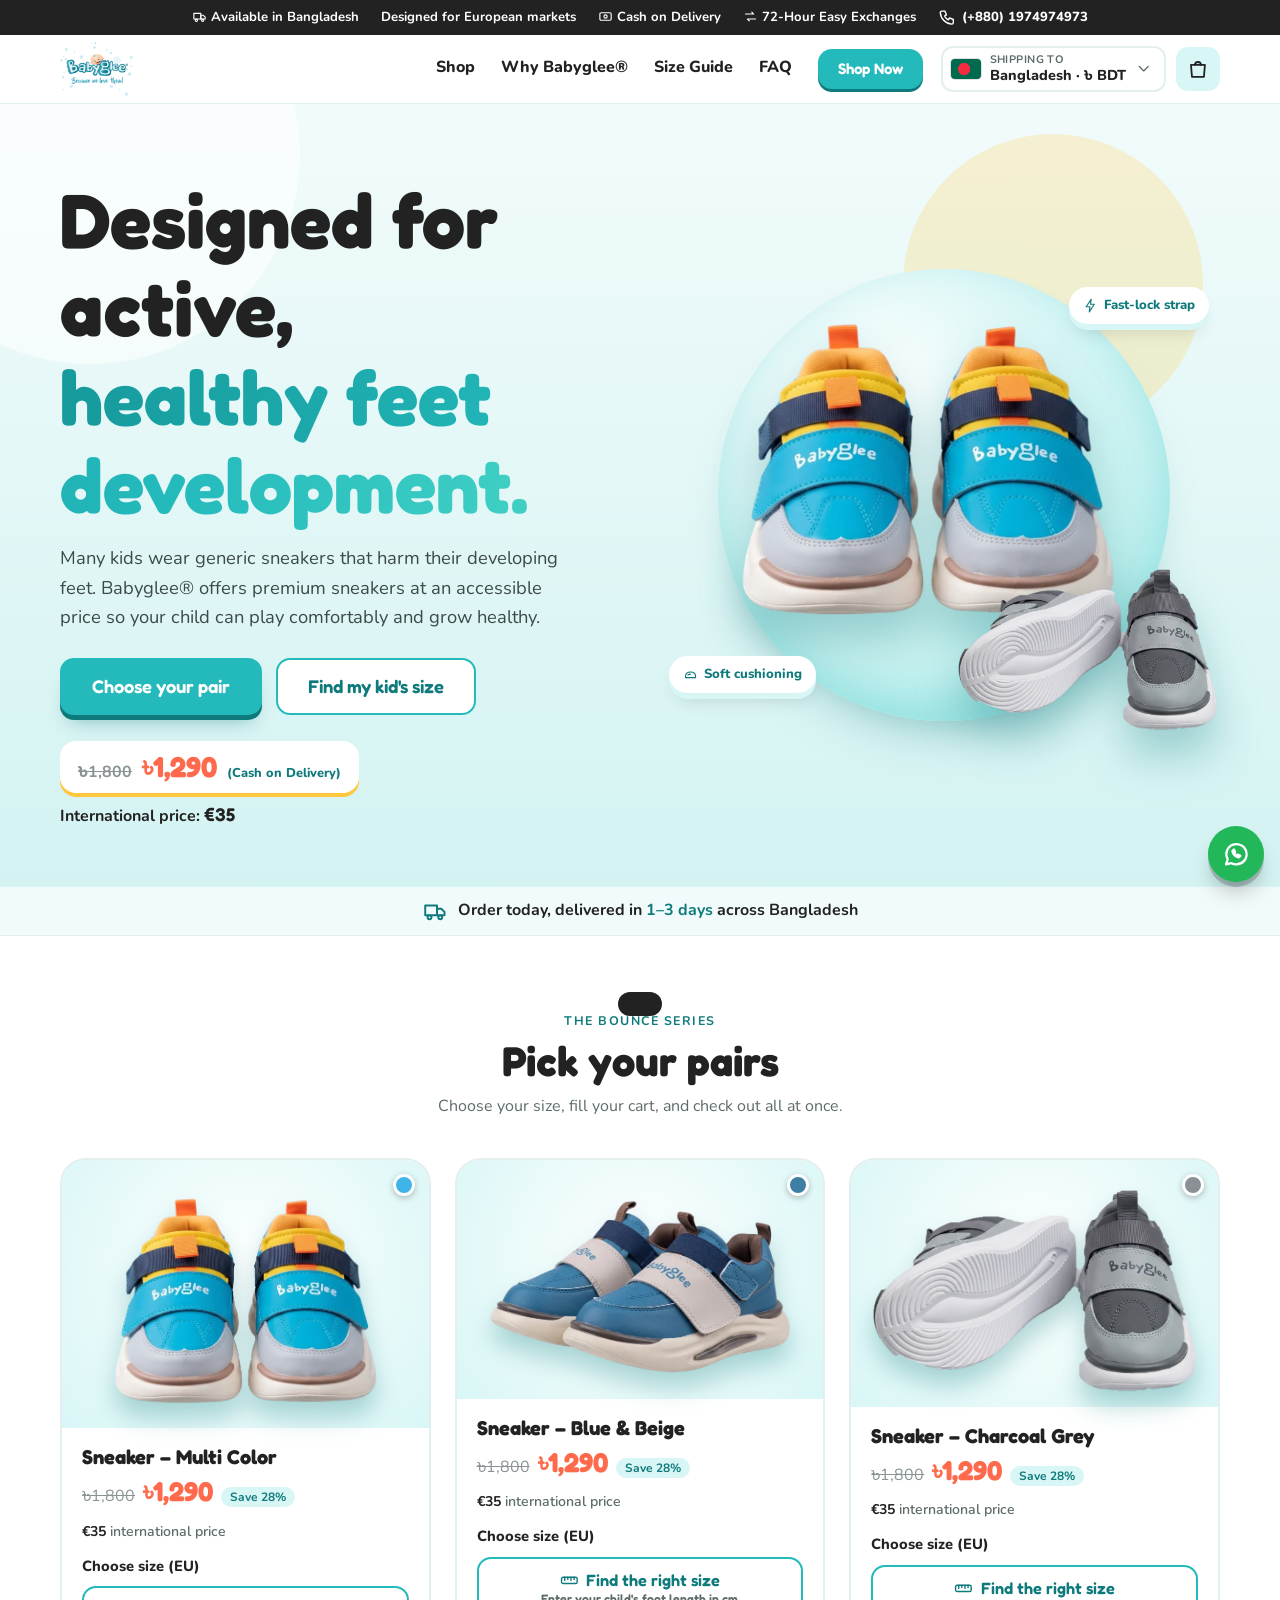
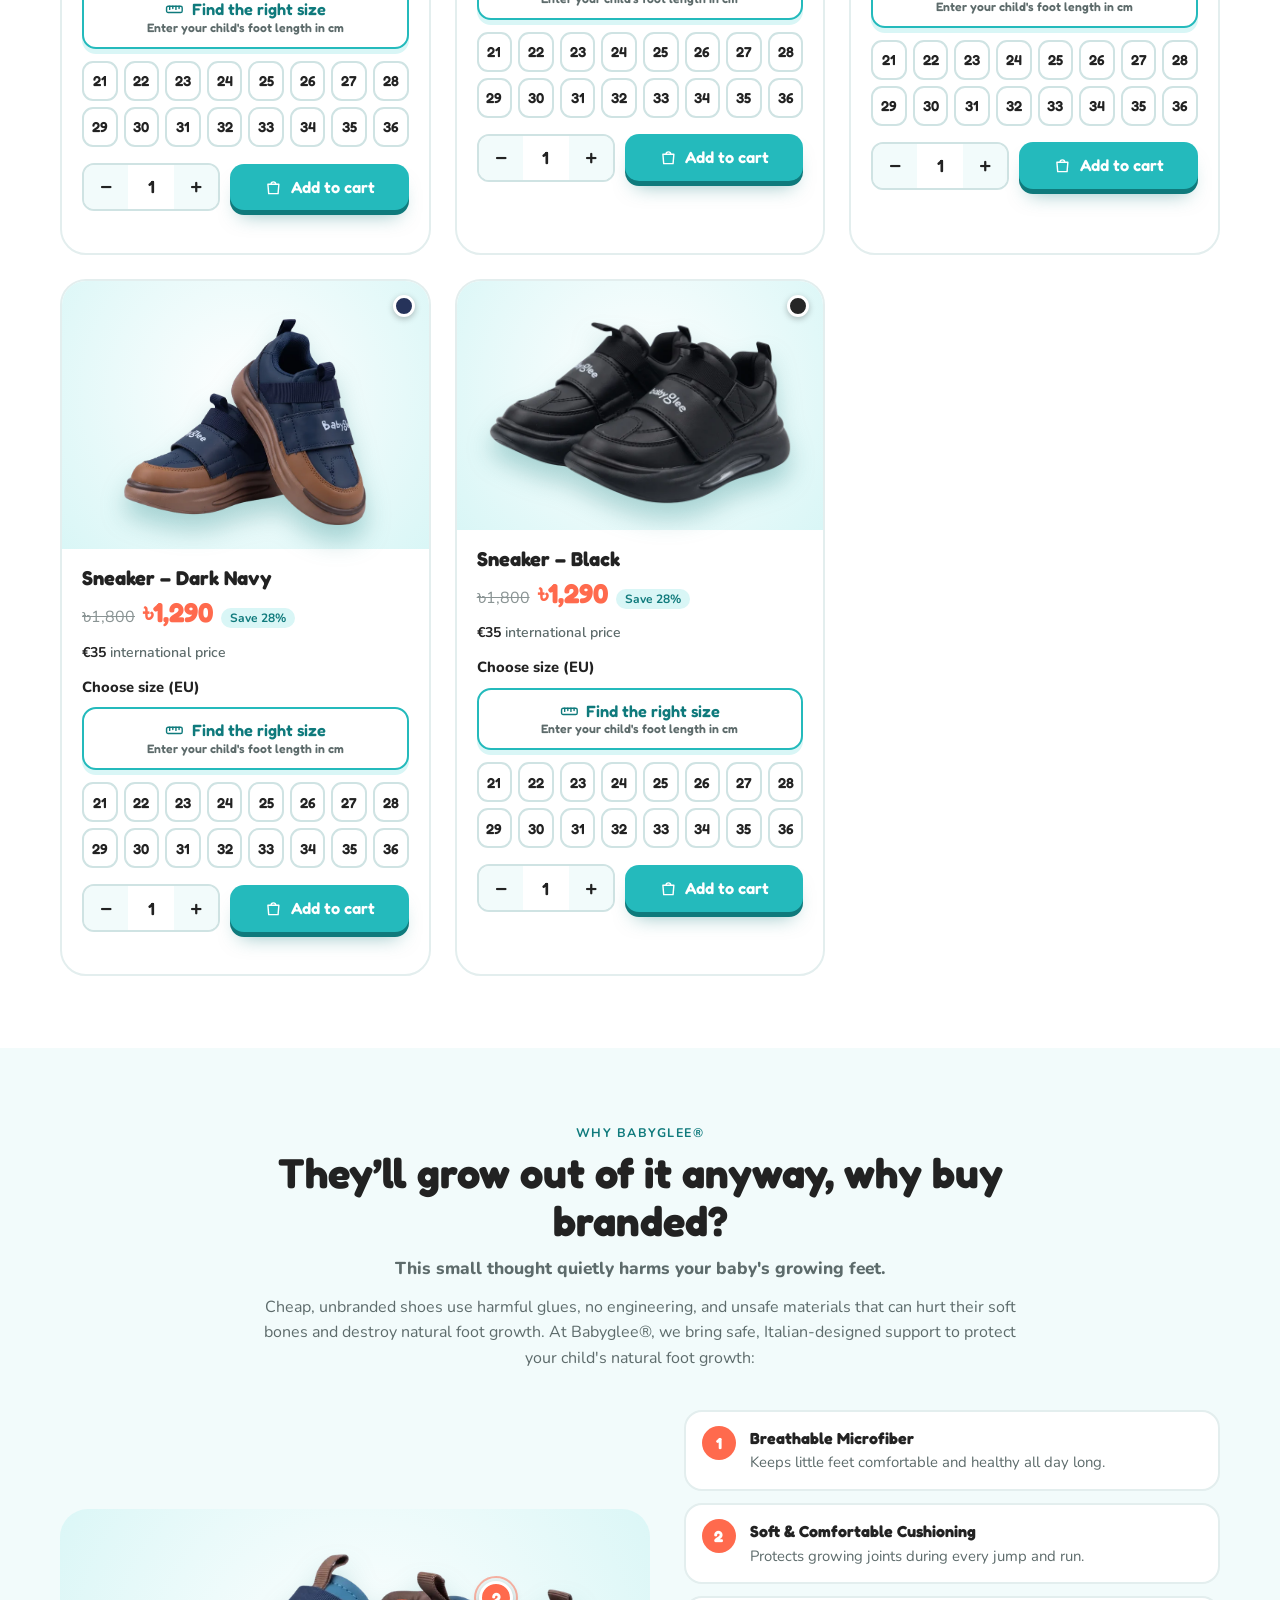
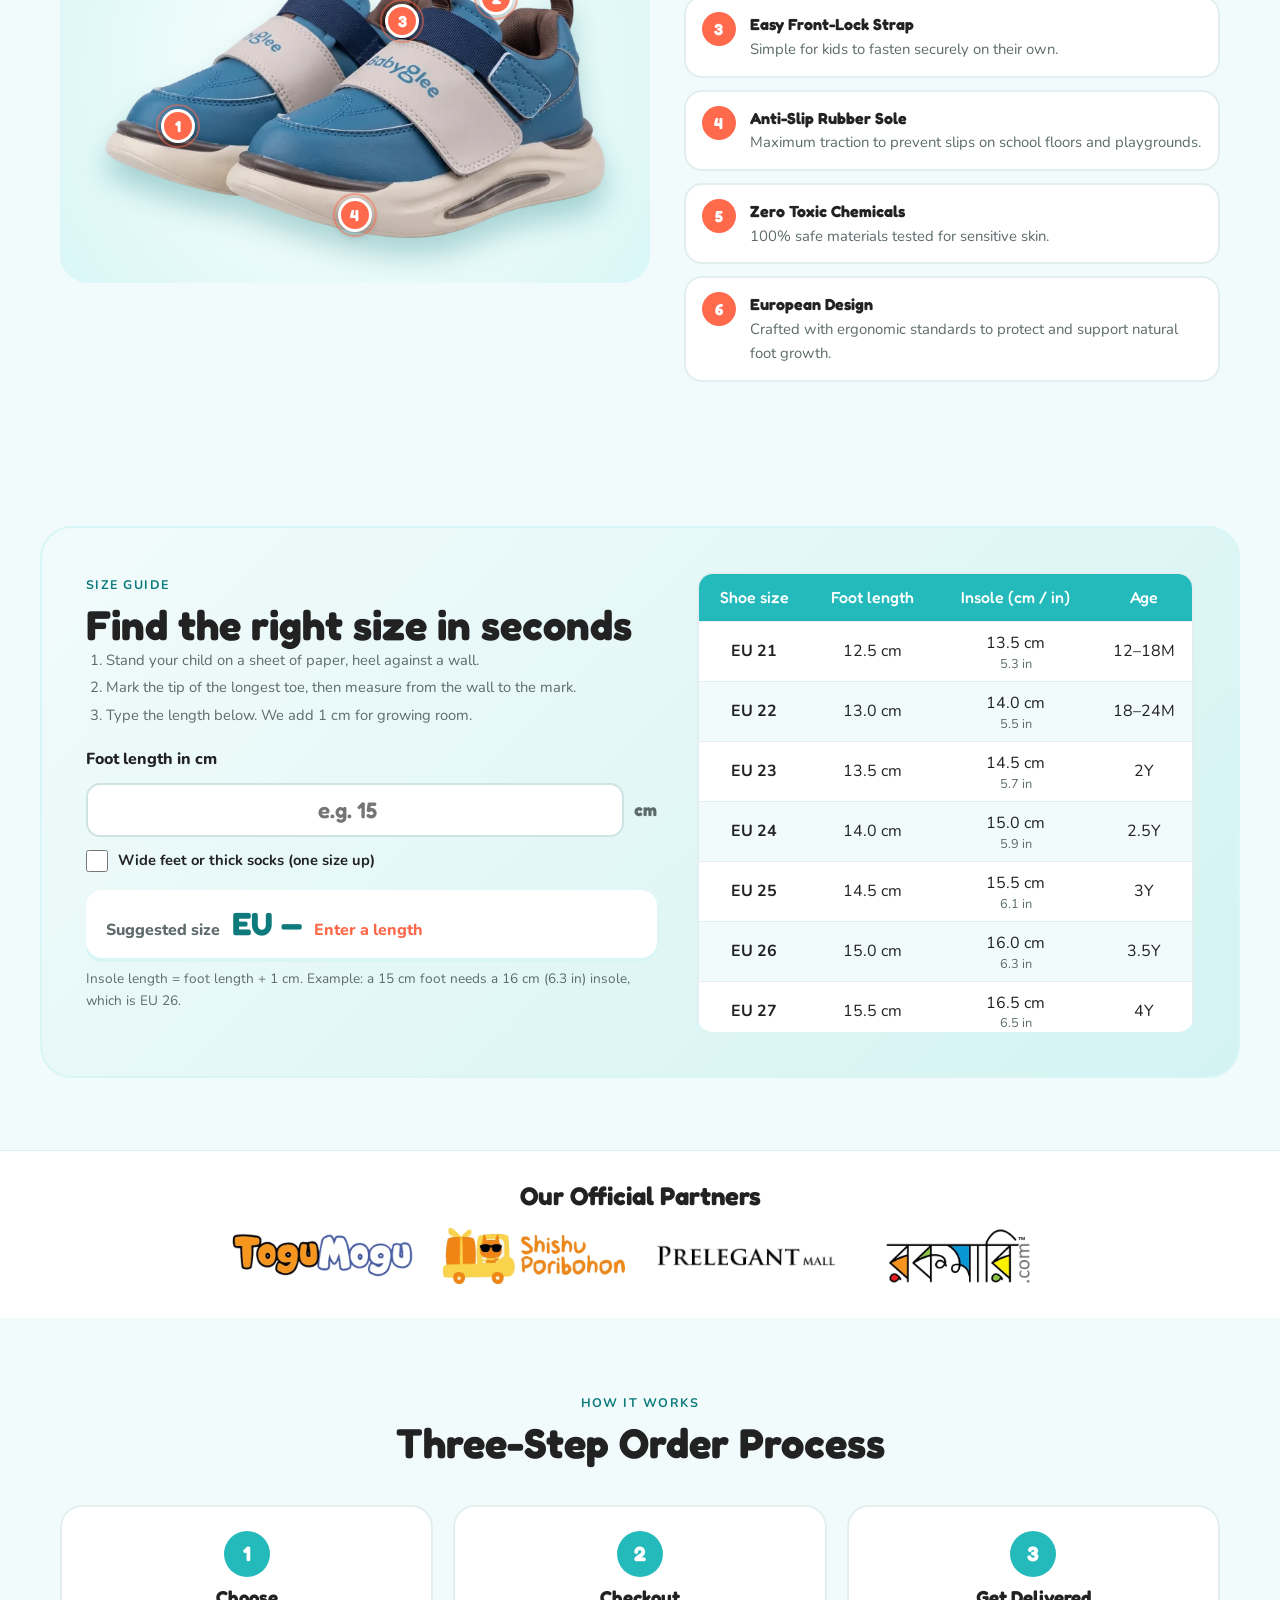
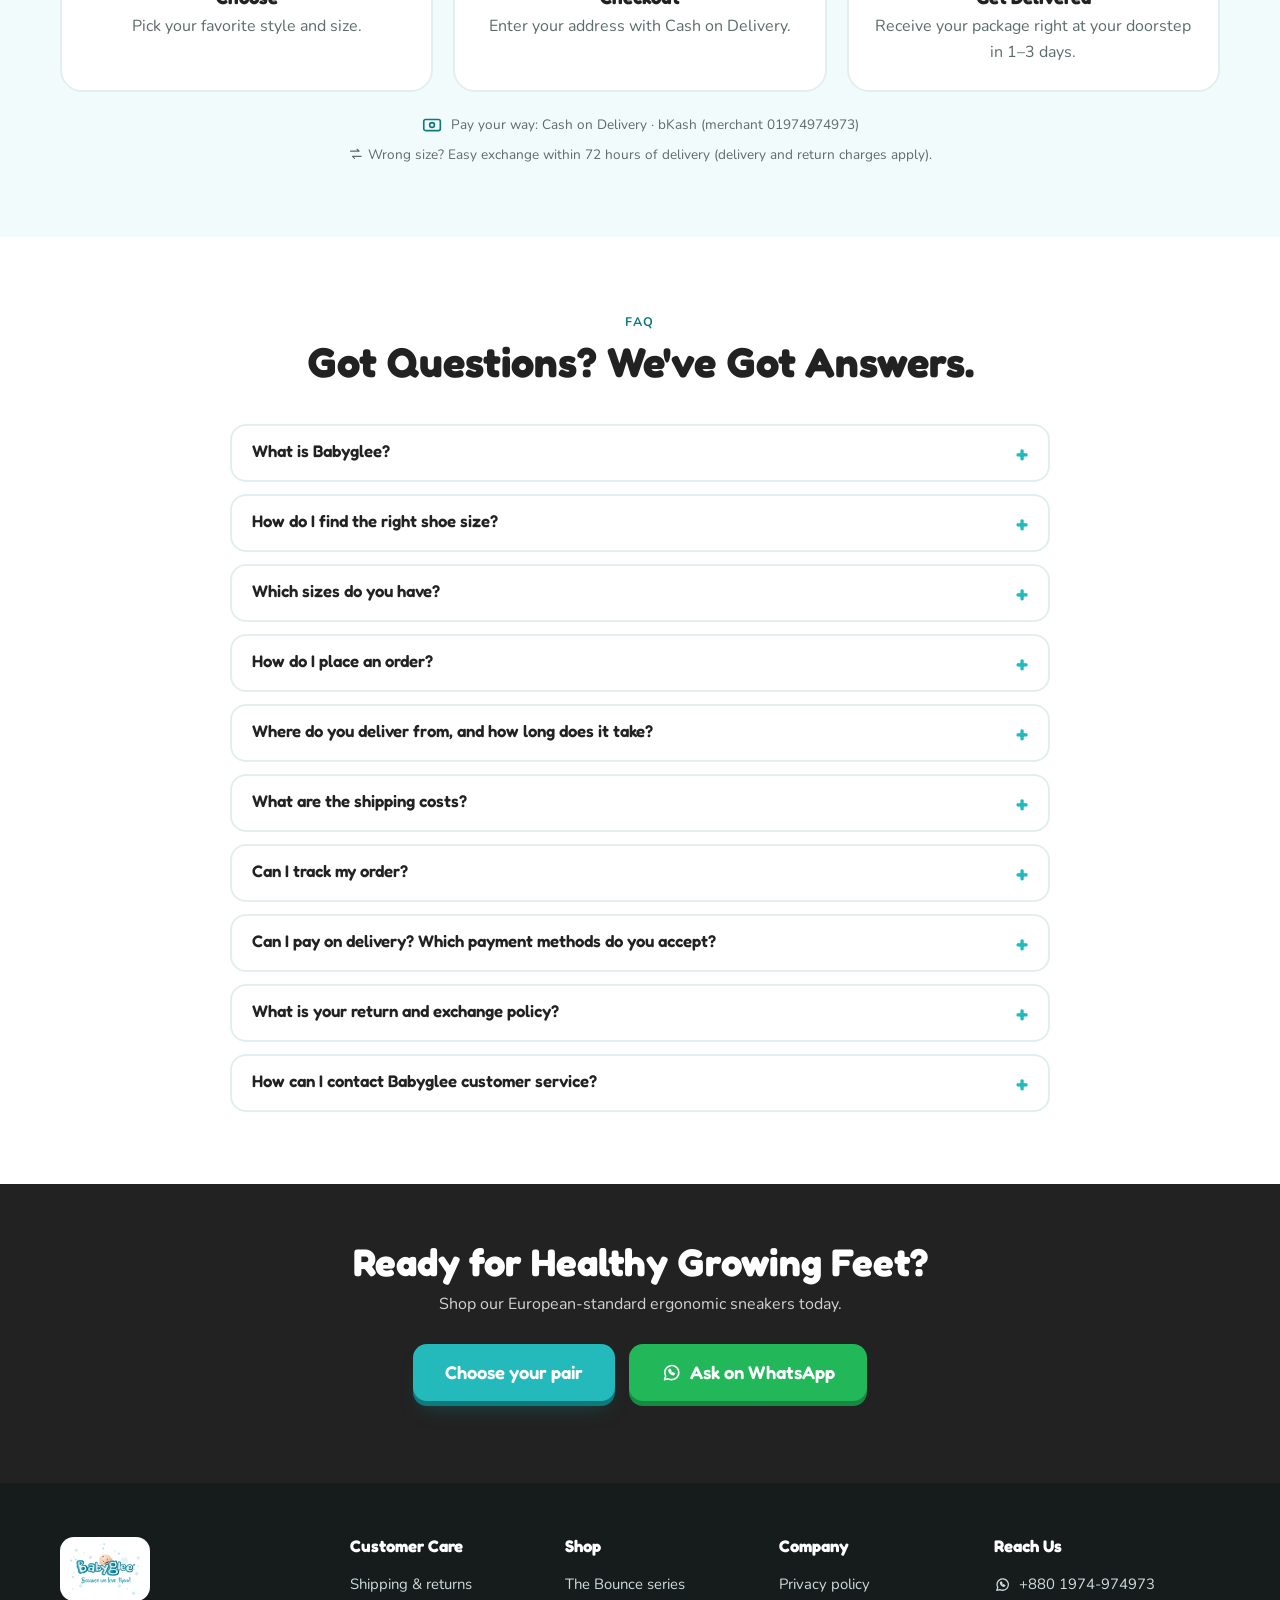
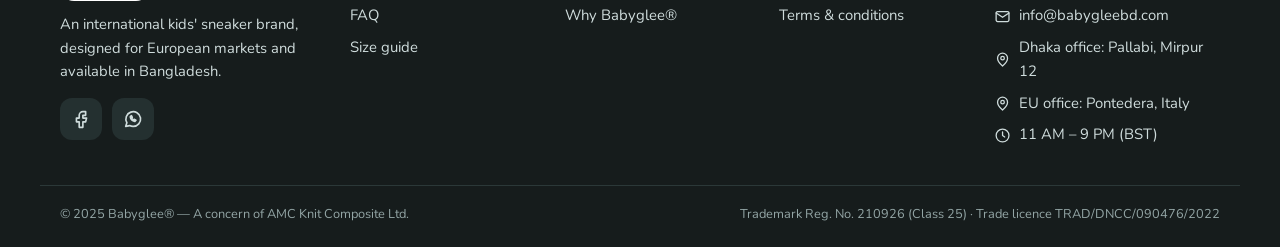
==== index.html @ a80b27dc "Delivery 1-3 days; Our Official Partners logo strip under the reviews The delivery timeframe constan" ====
<!doctype html>
<html lang="en">
<head>
<meta charset="utf-8">
<meta name="viewport" content="width=device-width, initial-scale=1">
<title>Babyglee® — International Kids' Sneakers, Available in Bangladesh</title>
<meta name="description" content="International kids' sneaker brand designed for European markets and available in Bangladesh. Five colours, EU sizes 21–36, Cash on Delivery and 72-hour easy exchange.">
<meta property="og:title" content="Babyglee® — International Kids' Sneakers, Available in Bangladesh">
<meta property="og:description" content="International kids' sneaker brand designed for European markets and available in Bangladesh. Five colours, EU sizes 21–36, Cash on Delivery and 72-hour easy exchange.">
<meta property="og:type" content="website">
<meta property="og:image" content="https://dmxasif-commits.github.io/babyglee-landing-page/img/sky-blue-yellow.webp">
<meta name="theme-color" content="#24babc">
<link rel="icon" href="data:image/svg+xml,%3Csvg xmlns='http://www.w3.org/2000/svg' viewBox='0 0 64 64'%3E%3Crect width='64' height='64' rx='16' fill='%2324babc'/%3E%3Ctext x='32' y='46' font-size='40' font-family='Arial' font-weight='700' text-anchor='middle' fill='white'%3Eb%3C/text%3E%3C/svg%3E">
<link rel="preconnect" href="https://fonts.googleapis.com">
<link rel="preconnect" href="https://fonts.gstatic.com" crossorigin>
<link href="https://fonts.googleapis.com/css2?family=Fredoka:wght@500;600;700&family=Hind+Siliguri:wght@400;500;600;700&family=Nunito:wght@400;600;700;800&display=swap" rel="stylesheet">
<link rel="stylesheet" href="assets/style.css">
<script src="assets/config.js"></script>
<script src="assets/products.js"></script>
<script src="assets/reviews.js"></script>
<script src="assets/tracking.js"></script>
<script type="application/ld+json">{"@context": "https://schema.org", "@type": "FAQPage", "mainEntity": [{"@type": "Question", "name": "What is Babyglee?", "acceptedAnswer": {"@type": "Answer", "text": "Babyglee is your destination for high-quality, comfortable and stylish shoes for children aged 1 to 10 years. We focus on durable, safe and supportive footwear for all occasions."}}, {"@type": "Question", "name": "How do I find the right shoe size?", "acceptedAnswer": {"@type": "Answer", "text": "Use our size guide: measure your child's foot, type the length in cm and we suggest the size. The insole should be your child's foot length + 1 cm (shown in cm and inches in the size table). For wide feet or thick socks, go one size up. We also confirm the size with you by call or message before shipping."}}, {"@type": "Question", "name": "Which sizes do you have?", "acceptedAnswer": {"@type": "Answer", "text": "The Bounce series comes in EU sizes 21 to 36, suitable for roughly ages 1 to 10."}}, {"@type": "Question", "name": "How do I place an order?", "acceptedAnswer": {"@type": "Answer", "text": "Choose a size for each colour you like, add them to your cart, then check out once with your delivery details. We call you to confirm your sizes and delivery before shipping."}}, {"@type": "Question", "name": "Where do you deliver from, and how long does it take?", "acceptedAnswer": {"@type": "Answer", "text": "Our head office is in Dhaka, Bangladesh, and we deliver to homes across Bangladesh, inside and outside Dhaka. Delivery takes 1\u20133 days everywhere."}}, {"@type": "Question", "name": "What are the shipping costs?", "acceptedAnswer": {"@type": "Answer", "text": "The delivery charge for inside Dhaka and outside Dhaka is shown at checkout before you confirm your order. Full details are on our Shipping & Returns page."}}, {"@type": "Question", "name": "Can I track my order?", "acceptedAnswer": {"@type": "Answer", "text": "Yes. Once your order is dispatched, the courier gives you a tracking number, and you can use it on the courier's website for live updates on your delivery."}}, {"@type": "Question", "name": "Can I pay on delivery? Which payment methods do you accept?", "acceptedAnswer": {"@type": "Answer", "text": "Cash on Delivery is available on every order: you pay in taka when your parcel arrives. You can also pay by bKash (merchant account 01974974973, Payment option). Tell our team when we call to confirm your order."}}, {"@type": "Question", "name": "What is your return and exchange policy?", "acceptedAnswer": {"@type": "Answer", "text": "You can exchange within 72 hours of receiving your shoes, for items in original condition. Delivery and return charges apply. See our Shipping & Returns page for details."}}, {"@type": "Question", "name": "How can I contact Babyglee customer service?", "acceptedAnswer": {"@type": "Answer", "text": "Reach us on WhatsApp +880 1974-974973 (11 AM \u2013 9 PM BST), on Facebook Messenger (Babyglee.Official) or by email at info@babygleebd.com. Our head office in Dhaka, Bangladesh, manages all customer enquiries."}}]}</script>
</head>
<body data-page="landing">
<svg width="0" height="0" style="position:absolute" aria-hidden="true"><symbol id="i-bag" viewBox="0 0 24 24"><path d="M5 8h14l-1 12H6z"/><path d="M9 8a3 3 0 016 0"/></symbol><symbol id="i-truck" viewBox="0 0 24 24"><path d="M3 7h11v9H3z"/><path d="M14 10h4l3 3v3h-7z"/><circle cx="7" cy="18" r="1.8"/><circle cx="17" cy="18" r="1.8"/></symbol><symbol id="i-cash" viewBox="0 0 24 24"><rect x="3" y="6" width="18" height="12" rx="2"/><circle cx="12" cy="12" r="2.6"/></symbol><symbol id="i-exchange" viewBox="0 0 24 24"><path d="M4 8h13l-3-3"/><path d="M20 16H7l3 3"/></symbol><symbol id="i-shield" viewBox="0 0 24 24"><path d="M12 3l7 3v5c0 5-3 8-7 10-4-2-7-5-7-10V6z"/><path d="M9 12l2 2 4-4"/></symbol><symbol id="i-ruler" viewBox="0 0 24 24"><rect x="3" y="8" width="18" height="8" rx="1.5"/><path d="M7 8v3M11 8v4M15 8v3M19 8v4"/></symbol><symbol id="i-phone" viewBox="0 0 24 24"><path d="M5 4h4l2 5-2.5 1.5a11 11 0 005 5L15 13l5 2v4a2 2 0 01-2 2A16 16 0 013 6a2 2 0 012-2z"/></symbol><symbol id="i-whatsapp" viewBox="0 0 24 24"><path d="M4 20l1.3-4A8 8 0 1112 20a8 8 0 01-3.7-.9z"/><path d="M9 9.5c.4 2.2 2.6 4.4 5 5l1.2-1.2-2-1-.8.8a4 4 0 01-2-2l.8-.8-1-2z"/></symbol><symbol id="i-mail" viewBox="0 0 24 24"><rect x="3" y="5" width="18" height="14" rx="2"/><path d="M3 7l9 6 9-6"/></symbol><symbol id="i-pin" viewBox="0 0 24 24"><path d="M12 21s-7-6-7-11a7 7 0 0114 0c0 5-7 11-7 11z"/><circle cx="12" cy="10" r="2.5"/></symbol><symbol id="i-layers" viewBox="0 0 24 24"><path d="M12 3l9 5-9 5-9-5z"/><path d="M3 13l9 5 9-5"/></symbol><symbol id="i-cushion" viewBox="0 0 24 24"><path d="M4 15c0-4 3-7 8-7s8 3 8 7v2H4z"/><path d="M8 12.5c1-.8 2.2-1.2 4-1.2"/></symbol><symbol id="i-expand" viewBox="0 0 24 24"><path d="M4 9V4h5M20 9V4h-5M4 15v5h5M20 15v5h-5"/></symbol><symbol id="i-bolt" viewBox="0 0 24 24"><path d="M13 2L5 14h6l-1 8 8-12h-6z"/></symbol><symbol id="i-grid" viewBox="0 0 24 24"><path d="M4 8h16M4 12h16M4 16h16"/><path d="M8 5v14M12 5v14M16 5v14"/></symbol><symbol id="i-menu" viewBox="0 0 24 24"><path d="M4 7h16M4 12h16M4 17h16"/></symbol><symbol id="i-close" viewBox="0 0 24 24"><path d="M6 6l12 12M18 6L6 18"/></symbol><symbol id="i-check" viewBox="0 0 24 24"><path d="M5 12l5 5 9-10"/></symbol><symbol id="i-facebook" viewBox="0 0 24 24"><path d="M14 8h3V4h-3a4 4 0 00-4 4v3H7v4h3v6h4v-6h3l1-4h-4V8.5z"/></symbol><symbol id="i-chev" viewBox="0 0 24 24"><path d="M6 9l6 6 6-6"/></symbol><symbol id="i-clock" viewBox="0 0 24 24"><circle cx="12" cy="12" r="9"/><path d="M12 7v5l3 2"/></symbol><symbol id="i-star" viewBox="0 0 24 24"><path d="M12 3l2.7 5.6 6.1.9-4.4 4.3 1 6.1L12 17l-5.4 2.9 1-6.1L3.2 9.5l6.1-.9z"/></symbol></svg>
<div class="topbar"><div class="wrap"><span><svg class="ic " aria-hidden="true"><use href="#i-truck"/></svg> Available in Bangladesh</span><span>Designed for European markets</span><span><svg class="ic " aria-hidden="true"><use href="#i-cash"/></svg> Cash on Delivery</span><span><svg class="ic " aria-hidden="true"><use href="#i-exchange"/></svg> 72-Hour Easy Exchanges</span><a class="tb-tel" href="tel:+8801974974973"><svg class="ic " aria-hidden="true"><use href="#i-phone"/></svg> (+880) 1974974973</a></div></div>
<header class="hdr"><div class="wrap hdr-in">
  <a class="brand" href="index.html" aria-label="Babyglee home"><img src="img/logo.webp" alt="Babyglee — Because we love them!" width="117" height="87"></a>
  <nav class="nav" id="nav" aria-label="Main"><a href="#shop">Shop</a><a href="#why">Why Babyglee®</a><a href="#size">Size Guide</a><a href="#reviews" id="navReviews" hidden>Reviews</a><a href="#faq">FAQ</a><a class="btn sm nav-cta" href="#shop">Shop Now</a></nav>
  <div class="ship" id="ship">
    <button class="ship-btn" id="shipBtn" aria-expanded="false" aria-controls="shipMenu"><span class="flag-bd" role="img" aria-label="Bangladesh flag"></span><span class="ship-t"><small>Shipping to</small>Bangladesh<span class="cur"> · ৳ BDT</span></span><svg class="ic chev" aria-hidden="true"><use href="#i-chev"/></svg></button>
    <div class="ship-menu" id="shipMenu" hidden>
      <p class="sm-h">Shipping destination</p>
      <div class="sm-opt on"><span class="flag-bd" role="img" aria-label="Bangladesh flag"></span><b>Bangladesh</b><svg class="ic " aria-hidden="true"><use href="#i-check"/></svg></div>
      <p class="sm-n">Prices are in Bangladeshi taka (৳ BDT). The international price in euro is shown for reference.</p>
      <ul class="sm-l"><li><svg class="ic " aria-hidden="true"><use href="#i-truck"/></svg> Home delivery</li><li><svg class="ic " aria-hidden="true"><use href="#i-cash"/></svg> Cash on Delivery</li><li><svg class="ic " aria-hidden="true"><use href="#i-exchange"/></svg> 72-hour easy exchange</li></ul>
    </div>
  </div>
  <a class="cart-btn" href="checkout.html" aria-label="Cart and checkout"><svg class="ic " aria-hidden="true"><use href="#i-bag"/></svg><i class="js-cart-count">0</i></a>
  <button class="burger" id="burger" aria-label="Open menu" aria-expanded="false"><svg class="ic " aria-hidden="true"><use href="#i-menu"/></svg></button>
</div></header>
<main>
<section class="hero" id="top">
  <div class="blob b1"></div><div class="blob b2"></div>
  <div class="wrap hero-in">
    <div class="hero-copy">
      <h1>Designed for active,<br><span class="grad">healthy feet development.</span></h1>
      <p class="lead">Many kids wear generic sneakers that harm their developing feet. Babyglee® offers premium sneakers at an accessible price so your child can play comfortably and grow healthy.</p>
      <div class="cta"><a class="btn lg" href="#shop">Choose your pair</a><button class="btn lg ghost" type="button" data-open-size>Find my kid's size</button></div>
      <div class="price-tag"><s>৳1,800</s><b>৳1,290</b><span>(Cash on Delivery)</span></div>
      <p class="usd-note">International price: <b>€35</b></p>
    </div>
    <div class="stage" id="stage">
      <div class="disc"></div>
      <img class="shoe s-main" data-depth="46" src="img/sky-blue-yellow.webp" alt="Babyglee Bounce sneakers in sky blue and yellow" fetchpriority="high">
      <img class="shoe s-side" data-depth="80" src="img/grey.webp" alt="Babyglee Bounce sneakers in grey" loading="lazy">
      <div class="chip c1"><svg class="ic " aria-hidden="true"><use href="#i-bolt"/></svg> Fast-lock strap</div>
      <div class="chip c2"><svg class="ic " aria-hidden="true"><use href="#i-cushion"/></svg> Soft cushioning</div>
    </div>
  </div>
</section>
<section class="trust"><div class="trust-dlv"><div class="wrap"><svg class="ic " aria-hidden="true"><use href="#i-truck"/></svg><p>Order today, delivered in <b>1–3 days</b> across Bangladesh</p></div></div></section>
<section class="sec" id="shop"><div class="wrap">
  <div class="sec-head"><span class="eyebrow">The Bounce series</span><h2>Pick your pairs</h2><p>Choose your size, fill your cart, and check out all at once.</p></div>
  <div class="pgrid" id="grid" data-list="landing"><p class="empty-note">Loading the collection…</p></div>
  <noscript><p class="empty-note">Please turn on JavaScript to choose your pairs, or order on WhatsApp.</p></noscript>
</div></section>
<section class="sec alt" id="why"><div class="wrap">
  <div class="sec-head why-head"><span class="eyebrow">Why Babyglee®</span><h2>They’ll grow out of it anyway, why buy branded?</h2>
    <p class="why-sub"><b>This small thought quietly harms your baby's growing feet.</b></p>
    <p>Cheap, unbranded shoes use harmful glues, no engineering, and unsafe materials that can hurt their soft bones and destroy natural foot growth. At Babyglee®, we bring safe, Italian-designed support to protect your child's natural foot growth:</p></div>
  <div class="anat">
    <div class="anat-img"><img src="img/blue-beige.webp" alt="Babyglee Bounce sneaker in blue and beige" loading="lazy"><button class="hs" style="left:20%;top:58%" data-i="0" aria-label="Breathable Microfiber">1</button><button class="hs" style="left:74%;top:24%" data-i="1" aria-label="Soft and Comfortable Cushioning">2</button><button class="hs" style="left:58%;top:30%" data-i="2" aria-label="Easy Front-Lock Strap">3</button><button class="hs" style="left:50%;top:82%" data-i="3" aria-label="Anti-Slip Rubber Sole">4</button></div>
    <ol class="anat-list"><li data-i="0"><span class="n">1</span><div><b>Breathable Microfiber</b><p>Keeps little feet comfortable and healthy all day long.</p></div></li><li data-i="1"><span class="n">2</span><div><b>Soft &amp; Comfortable Cushioning</b><p>Protects growing joints during every jump and run.</p></div></li><li data-i="2"><span class="n">3</span><div><b>Easy Front-Lock Strap</b><p>Simple for kids to fasten securely on their own.</p></div></li><li data-i="3"><span class="n">4</span><div><b>Anti-Slip Rubber Sole</b><p>Maximum traction to prevent slips on school floors and playgrounds.</p></div></li><li data-i="4"><span class="n">5</span><div><b>Zero Toxic Chemicals</b><p>100% safe materials tested for sensitive skin.</p></div></li><li data-i="5"><span class="n">6</span><div><b>European Design</b><p>Crafted with ergonomic standards to protect and support natural foot growth.</p></div></li></ol>
  </div>
</div></section>
<section class="sec alt" id="size"><div class="wrap size-box">
  <div>
    <span class="eyebrow">Size Guide</span><h2>Find the right size in seconds</h2>
    <ol class="mstep"><li>Stand your child on a sheet of paper, heel against a wall.</li><li>Mark the tip of the longest toe, then measure from the wall to the mark.</li><li>Type the length below. We add 1 cm for growing room.</li></ol>
      <label class="sl" for="fsCm">Foot length in cm</label>
      <div class="cm-row"><input type="number" id="fsCm" inputmode="decimal" min="8" max="25" step="0.1" placeholder="e.g. 15" autocomplete="off"><span>cm</span></div>
      <label class="wide"><input type="checkbox" id="fsWide"> Wide feet or thick socks (one size up)</label>
      <div class="size-res" id="fsRes"><span>Suggested size</span><b id="fsOut">EU —</b><em id="fsAge">Enter a length</em></div>
      <p class="fine" id="fsNote">Insole length = foot length + 1 cm. Example: a 15 cm foot needs a 16 cm (6.3 in) insole, which is EU 26.</p>
      
  </div>
  <div class="size-tbl"><div class="tbl-wrap"><table class="tbl"><thead><tr><th>Shoe size</th><th>Foot length</th><th>Insole (cm / in)</th><th>Age</th></tr></thead><tbody><tr data-eu="21"><td><b>EU 21</b></td><td>12.5 cm</td><td>13.5 cm<small>5.3 in</small></td><td>12–18M</td></tr><tr data-eu="22"><td><b>EU 22</b></td><td>13.0 cm</td><td>14.0 cm<small>5.5 in</small></td><td>18–24M</td></tr><tr data-eu="23"><td><b>EU 23</b></td><td>13.5 cm</td><td>14.5 cm<small>5.7 in</small></td><td>2Y</td></tr><tr data-eu="24"><td><b>EU 24</b></td><td>14.0 cm</td><td>15.0 cm<small>5.9 in</small></td><td>2.5Y</td></tr><tr data-eu="25"><td><b>EU 25</b></td><td>14.5 cm</td><td>15.5 cm<small>6.1 in</small></td><td>3Y</td></tr><tr data-eu="26"><td><b>EU 26</b></td><td>15.0 cm</td><td>16.0 cm<small>6.3 in</small></td><td>3.5Y</td></tr><tr data-eu="27"><td><b>EU 27</b></td><td>15.5 cm</td><td>16.5 cm<small>6.5 in</small></td><td>4Y</td></tr><tr data-eu="28"><td><b>EU 28</b></td><td>16.0 cm</td><td>17.0 cm<small>6.7 in</small></td><td>4.5Y</td></tr><tr data-eu="29"><td><b>EU 29</b></td><td>16.5 cm</td><td>17.5 cm<small>6.9 in</small></td><td>5Y</td></tr><tr data-eu="30"><td><b>EU 30</b></td><td>17.0 cm</td><td>18.0 cm<small>7.1 in</small></td><td>5.5Y</td></tr><tr data-eu="31"><td><b>EU 31</b></td><td>17.6 cm</td><td>18.6 cm<small>7.3 in</small></td><td>6Y</td></tr><tr data-eu="32"><td><b>EU 32</b></td><td>18.2 cm</td><td>19.2 cm<small>7.6 in</small></td><td>6.5Y</td></tr><tr data-eu="33"><td><b>EU 33</b></td><td>18.7 cm</td><td>19.7 cm<small>7.8 in</small></td><td>7Y</td></tr><tr data-eu="34"><td><b>EU 34</b></td><td>19.4 cm</td><td>20.4 cm<small>8.0 in</small></td><td>8Y</td></tr><tr data-eu="35"><td><b>EU 35</b></td><td>20.2 cm</td><td>21.2 cm<small>8.3 in</small></td><td>9Y</td></tr><tr data-eu="36"><td><b>EU 36</b></td><td>21.0 cm</td><td>22.0 cm<small>8.7 in</small></td><td>10–12Y</td></tr></tbody></table></div><p class="fine">Pick the size whose insole (shown in cm and inches) is your child's foot length + 1 cm. For wide feet or thick socks, go one size up. Our team also confirms the size with you by call or message before shipping.</p></div>
</div></section>
<section class="sec" id="reviews" hidden><div class="wrap">
  <div class="sec-head"><span class="eyebrow">Reviews</span><h2>What parents say</h2><p id="rvSum"></p></div>
  <div class="rv-track" id="rvTrack"></div>
</div></section>
<section class="partners" id="partners" aria-labelledby="ptTitle"><div class="wrap"><h2 id="ptTitle">Our Official Partners</h2><ul class="plogos"><li><img src="img/partners/togumogu.webp" alt="ToguMogu" loading="lazy" draggable="false"></li><li><img src="img/partners/shishu-poribohon.webp" alt="Shishu Poribohon" loading="lazy" draggable="false"></li><li><img src="img/partners/prelegant-mall.webp" alt="Prelegant Mall" loading="lazy" draggable="false"></li><li><img src="img/partners/rokomari.webp" alt="Rokomari" loading="lazy" draggable="false"></li></ul></div></section>
<section class="sec alt" id="how"><div class="wrap">
  <div class="sec-head"><span class="eyebrow">How it works</span><h2>Three-Step Order Process</h2></div>
  <div class="steps3"><div class="st3 tilt"><span class="n">1</span><h3>Choose</h3><p>Pick your favorite style and size.</p></div><div class="st3 tilt"><span class="n">2</span><h3>Checkout</h3><p>Enter your address with Cash on Delivery.</p></div><div class="st3 tilt"><span class="n">3</span><h3>Get Delivered</h3><p>Receive your package right at your doorstep in 1–3 days.</p></div></div>
  <p class="center fine pay-line"><svg class="ic " aria-hidden="true"><use href="#i-cash"/></svg> Pay your way: Cash on Delivery · bKash (merchant 01974974973)</p>
  <p class="center fine"><svg class="ic " aria-hidden="true"><use href="#i-exchange"/></svg> Wrong size? Easy exchange within 72 hours of delivery (delivery and return charges apply).</p>
</div></section>
<section class="sec" id="faq"><div class="wrap narrow"><div class="sec-head"><span class="eyebrow">FAQ</span><h2>Got Questions? We've Got Answers.</h2></div><div class="faq"><details><summary>What is Babyglee?</summary><p>Babyglee is your destination for high-quality, comfortable and stylish shoes for children aged 1 to 10 years. We focus on durable, safe and supportive footwear for all occasions.</p></details><details><summary>How do I find the right shoe size?</summary><p>Use our size guide: measure your child's foot, type the length in cm and we suggest the size. The insole should be your child's foot length + 1 cm (shown in cm and inches in the size table). For wide feet or thick socks, go one size up. We also confirm the size with you by call or message before shipping.</p></details><details><summary>Which sizes do you have?</summary><p>The Bounce series comes in EU sizes 21 to 36, suitable for roughly ages 1 to 10.</p></details><details><summary>How do I place an order?</summary><p>Choose a size for each colour you like, add them to your cart, then check out once with your delivery details. We call you to confirm your sizes and delivery before shipping.</p></details><details><summary>Where do you deliver from, and how long does it take?</summary><p>Our head office is in Dhaka, Bangladesh, and we deliver to homes across Bangladesh, inside and outside Dhaka. Delivery takes 1–3 days everywhere.</p></details><details><summary>What are the shipping costs?</summary><p>The delivery charge for inside Dhaka and outside Dhaka is shown at checkout before you confirm your order. Full details are on our Shipping &amp; Returns page.</p></details><details><summary>Can I track my order?</summary><p>Yes. Once your order is dispatched, the courier gives you a tracking number, and you can use it on the courier's website for live updates on your delivery.</p></details><details><summary>Can I pay on delivery? Which payment methods do you accept?</summary><p>Cash on Delivery is available on every order: you pay in taka when your parcel arrives. You can also pay by bKash (merchant account 01974974973, Payment option). Tell our team when we call to confirm your order.</p></details><details><summary>What is your return and exchange policy?</summary><p>You can exchange within 72 hours of receiving your shoes, for items in original condition. Delivery and return charges apply. See our Shipping &amp; Returns page for details.</p></details><details><summary>How can I contact Babyglee customer service?</summary><p>Reach us on WhatsApp +880 1974-974973 (11 AM – 9 PM BST), on Facebook Messenger (Babyglee.Official) or by email at info@babygleebd.com. Our head office in Dhaka, Bangladesh, manages all customer enquiries.</p></details></div></div></section>
<section class="cta-band"><div class="wrap"><h2>Ready for Healthy Growing Feet?</h2><p>Shop our European-standard ergonomic sneakers today.</p>
  <div class="cta center"><a class="btn lg" href="#shop">Choose your pair</a><a class="btn lg wa" href="https://wa.me/8801974974973" target="_blank" rel="noopener"><svg class="ic " aria-hidden="true"><use href="#i-whatsapp"/></svg> Ask on WhatsApp</a></div></div></section>
</main>
<footer class="ftr">
  <div class="wrap ftr-grid">
    <div class="ftr-brand">
      <img src="img/logo.webp" alt="Babyglee" width="117" height="87">
      <p>An international kids' sneaker brand, designed for European markets and available in Bangladesh.</p>
      <div class="soc"><a href="https://facebook.com/Babyglee.Official" target="_blank" rel="noopener" aria-label="Babyglee on Facebook"><svg class="ic " aria-hidden="true"><use href="#i-facebook"/></svg></a>
      <a href="https://wa.me/8801974974973" target="_blank" rel="noopener" aria-label="WhatsApp"><svg class="ic " aria-hidden="true"><use href="#i-whatsapp"/></svg></a></div>
    </div>
    <div><h4>Customer Care</h4><a href="shipping-returns.html">Shipping &amp; returns</a><a href="index.html#faq">FAQ</a><a href="index.html#size">Size guide</a></div>
    <div><h4>Shop</h4><a href="index.html#shop">The Bounce series</a><a href="index.html#why">Why Babyglee®</a></div>
    <div><h4>Company</h4><a href="privacy.html">Privacy policy</a><a href="terms.html">Terms &amp; conditions</a></div>
    <div class="ftr-contact"><h4>Reach Us</h4>
      <a href="https://wa.me/8801974974973"><svg class="ic " aria-hidden="true"><use href="#i-whatsapp"/></svg> +880 1974-974973</a>
      <a href="mailto:info@babygleebd.com"><svg class="ic " aria-hidden="true"><use href="#i-mail"/></svg> info@babygleebd.com</a>
      <span class="ln"><svg class="ic " aria-hidden="true"><use href="#i-pin"/></svg> Dhaka office: Pallabi, Mirpur 12</span>
      <span class="ln"><svg class="ic " aria-hidden="true"><use href="#i-pin"/></svg> EU office: Pontedera, Italy</span>
      <span class="ln"><svg class="ic " aria-hidden="true"><use href="#i-clock"/></svg> 11 AM – 9 PM (BST)</span></div>
  </div>
  <div class="wrap ftr-bottom"><span>© 2025 Babyglee® — A concern of AMC Knit Composite Ltd.</span><span>Trademark Reg. No. 210926 (Class 25) · Trade licence TRAD/DNCC/090476/2022</span></div>
</footer>
<a class="fab fab-wa" id="waFab" href="https://wa.me/8801974974973" target="_blank" rel="noopener" aria-label="Chat with us on WhatsApp"><svg class="ic " aria-hidden="true"><use href="#i-whatsapp"/></svg></a>
<div class="cartbar" id="cartBar" hidden><a class="btn" id="cbGo" href="checkout.html">Checkout</a></div>
<button class="fab fab-cart" id="cartFab" type="button" aria-label="View cart" hidden><svg class="ic " aria-hidden="true"><use href="#i-bag"/></svg><i class="js-cart-count">0</i></button>
<div class="sheet-wrap" id="sizeModal" hidden>
  <div class="sheet-scrim" data-close></div>
  <section class="sheet" role="dialog" aria-modal="true" aria-labelledby="szTitle">
    <header><h3 id="szTitle">Find the right size</h3><button class="icon-btn" type="button" data-close aria-label="Close size guide"><svg class="ic " aria-hidden="true"><use href="#i-close"/></svg></button></header>
    <div class="sheet-body">
      <h4 class="sheet-h first">How to measure</h4>
      <ol class="mstep"><li>Stand your child on a sheet of paper, heel against a wall.</li><li>Mark the tip of the longest toe, then measure from the wall to the mark.</li><li>Type the length below. We add 1 cm for growing room.</li></ol>
      <label class="sl" for="szCm">Foot length in cm</label>
      <div class="cm-row"><input type="number" id="szCm" inputmode="decimal" min="8" max="25" step="0.1" placeholder="e.g. 15" autocomplete="off"><span>cm</span></div>
      <label class="wide"><input type="checkbox" id="szWide"> Wide feet or thick socks (one size up)</label>
      <div class="size-res" id="szRes"><span>Suggested size</span><b id="szOut">EU —</b><em id="szAge">Enter a length</em></div>
      <p class="fine" id="szNote">Insole length = foot length + 1 cm. Example: a 15 cm foot needs a 16 cm (6.3 in) insole, which is EU 26.</p>
      <button class="btn block" type="button" id="szUse" hidden>Select this size</button>
      <h4 class="sheet-h">All sizes</h4>
      <div class="tbl-wrap"><table class="tbl"><thead><tr><th>Shoe size</th><th>Foot length</th><th>Insole (cm / in)</th><th>Age</th></tr></thead><tbody><tr data-eu="21"><td><b>EU 21</b></td><td>12.5 cm</td><td>13.5 cm<small>5.3 in</small></td><td>12–18M</td></tr><tr data-eu="22"><td><b>EU 22</b></td><td>13.0 cm</td><td>14.0 cm<small>5.5 in</small></td><td>18–24M</td></tr><tr data-eu="23"><td><b>EU 23</b></td><td>13.5 cm</td><td>14.5 cm<small>5.7 in</small></td><td>2Y</td></tr><tr data-eu="24"><td><b>EU 24</b></td><td>14.0 cm</td><td>15.0 cm<small>5.9 in</small></td><td>2.5Y</td></tr><tr data-eu="25"><td><b>EU 25</b></td><td>14.5 cm</td><td>15.5 cm<small>6.1 in</small></td><td>3Y</td></tr><tr data-eu="26"><td><b>EU 26</b></td><td>15.0 cm</td><td>16.0 cm<small>6.3 in</small></td><td>3.5Y</td></tr><tr data-eu="27"><td><b>EU 27</b></td><td>15.5 cm</td><td>16.5 cm<small>6.5 in</small></td><td>4Y</td></tr><tr data-eu="28"><td><b>EU 28</b></td><td>16.0 cm</td><td>17.0 cm<small>6.7 in</small></td><td>4.5Y</td></tr><tr data-eu="29"><td><b>EU 29</b></td><td>16.5 cm</td><td>17.5 cm<small>6.9 in</small></td><td>5Y</td></tr><tr data-eu="30"><td><b>EU 30</b></td><td>17.0 cm</td><td>18.0 cm<small>7.1 in</small></td><td>5.5Y</td></tr><tr data-eu="31"><td><b>EU 31</b></td><td>17.6 cm</td><td>18.6 cm<small>7.3 in</small></td><td>6Y</td></tr><tr data-eu="32"><td><b>EU 32</b></td><td>18.2 cm</td><td>19.2 cm<small>7.6 in</small></td><td>6.5Y</td></tr><tr data-eu="33"><td><b>EU 33</b></td><td>18.7 cm</td><td>19.7 cm<small>7.8 in</small></td><td>7Y</td></tr><tr data-eu="34"><td><b>EU 34</b></td><td>19.4 cm</td><td>20.4 cm<small>8.0 in</small></td><td>8Y</td></tr><tr data-eu="35"><td><b>EU 35</b></td><td>20.2 cm</td><td>21.2 cm<small>8.3 in</small></td><td>9Y</td></tr><tr data-eu="36"><td><b>EU 36</b></td><td>21.0 cm</td><td>22.0 cm<small>8.7 in</small></td><td>10–12Y</td></tr></tbody></table></div><p class="fine">Pick the size whose insole (shown in cm and inches) is your child's foot length + 1 cm. For wide feet or thick socks, go one size up. Our team also confirms the size with you by call or message before shipping.</p>
    </div>
  </section>
</div>
<div class="sheet-wrap" id="cartSheet" hidden>
  <div class="sheet-scrim" data-close></div>
  <section class="sheet cart-sheet" role="dialog" aria-modal="true" aria-labelledby="csTitle">
    <header><h3 id="csTitle">Your cart</h3><button class="icon-btn" type="button" data-close aria-label="Close cart"><svg class="ic " aria-hidden="true"><use href="#i-close"/></svg></button></header>
    <div class="sheet-body"><div id="csLines"></div>
      <div class="cs-empty" id="csEmpty" hidden><p>Your cart is empty.</p><button class="btn" type="button" data-close>Choose your pair</button></div></div>
    <div class="cs-foot" id="csFoot"><div class="cs-tot"><span id="csCount">0 pairs</span><b id="csTotal">৳0</b></div><a class="btn block" id="csGo" href="checkout.html">Checkout</a><small>Delivery charge is added at checkout. Pay on delivery.</small></div>
  </section>
</div>
<div class="sheet-wrap" id="addedPop" hidden>
  <div class="sheet-scrim" data-close></div>
  <section class="sheet added-pop" role="dialog" aria-modal="true" aria-labelledby="apTitle">
    <header><h3 id="apTitle"><svg class="ic " aria-hidden="true"><use href="#i-check"/></svg> Added to your cart</h3><button class="icon-btn" type="button" data-close aria-label="Close"><svg class="ic " aria-hidden="true"><use href="#i-close"/></svg></button></header>
    <div class="sheet-body">
      <div class="ap-item"><img id="apImg" src="img/logo.webp" alt="" width="84" height="72"><div><b id="apName"></b><span id="apMeta"></span></div></div>
      <div class="ap-sum"><span id="apCount"></span><b id="apTotal"></b></div>
      <div class="ap-btns"><button class="btn ghost" type="button" data-close>Continue shopping</button><a class="btn" id="apGo" href="checkout.html">Checkout</a></div>
      <small class="ap-note">Delivery charge is added at checkout. 1–3 days delivery. Pay on delivery.</small>
    </div>
  </section>
</div>
<div class="sheet-wrap" id="shotBox" hidden>
  <div class="sheet-scrim" data-close></div>
  <section class="sheet shot" role="dialog" aria-modal="true" aria-label="Customer review">
    <header><h3>Customer review</h3><button class="icon-btn" type="button" data-close aria-label="Close"><svg class="ic " aria-hidden="true"><use href="#i-close"/></svg></button></header>
    <div class="sheet-body"><img id="shotImg" src="img/logo.webp" alt="Customer review screenshot"></div>
  </section>
</div>
<div class="toast" id="toast" role="status"></div>
<script src="assets/main.js"></script>
</body>
</html>
---- assets/style.css ----
/* Babyglee — kids' sneakers. Theme: teal #24babc, white, ink #222. Mobile-first. */
:root{
  --teal:#24babc; --teal-d:#169a9c; --teal-dd:#0f7a7c; --teal-l:#d9f6f6; --teal-xl:#f2fbfb;
  --ink:#222; --mut:#5d6b6b; --line:#e3eeee; --white:#fff;
  --coral:#ff6a4d; --sun:#ffc83d; --wa:#22b85a; --wa-d:#168a41;
  --r:20px; --sh:0 14px 34px -16px rgba(15,122,124,.45);
}
*{box-sizing:border-box;margin:0;padding:0}
html{scroll-behavior:smooth;-webkit-text-size-adjust:100%}
body{font-family:'Nunito','Hind Siliguri',system-ui,sans-serif;color:var(--ink);background:#fff;line-height:1.6;overflow-x:hidden;font-size:16px}
h1,h2,h3,h4,.btn,.price b{font-family:'Fredoka','Hind Siliguri',sans-serif;line-height:1.15}
[hidden]{display:none!important}
img{max-width:100%;display:block}
a{color:inherit;text-decoration:none}
button{font:inherit;cursor:pointer;border:0;background:none;color:inherit}
.wrap{width:100%;max-width:1200px;margin:0 auto;padding:0 20px}
.narrow{max-width:860px}.narrow-lg{max-width:1060px}
.center{text-align:center}
.ic{width:1.15em;height:1.15em;stroke:currentColor;fill:none;stroke-width:1.8;stroke-linecap:round;stroke-linejoin:round;flex:none;vertical-align:-.2em}
.grad{background:linear-gradient(90deg,var(--teal-d),var(--teal) 60%,#3fcfc4);-webkit-background-clip:text;background-clip:text;color:transparent}
.fine{font-size:.85rem;color:var(--mut)}
.eyebrow{display:inline-block;font:700 .78rem 'Nunito';letter-spacing:.12em;text-transform:uppercase;color:var(--teal-dd);margin-bottom:8px}
.bn{font-weight:600}

/* top bar + header */
.topbar{background:var(--ink);color:#fff;font-size:.82rem;font-weight:700;padding:7px 0;text-align:center;overflow:hidden}
.topbar .wrap{display:flex;gap:6px 22px;justify-content:center;flex-wrap:wrap}.topbar span{white-space:nowrap}
.hdr{position:sticky;top:0;z-index:50;background:rgba(255,255,255,.92);backdrop-filter:blur(12px);border-bottom:1px solid var(--line)}
.hdr-in{display:flex;align-items:center;justify-content:space-between;height:68px}
.brand img{height:54px;width:auto}
.nav{display:flex;align-items:center;gap:26px;font-weight:800;margin-left:auto}
.nav a:not(.btn){padding:6px 0;border-bottom:3px solid transparent}
.nav a.on,.nav a:not(.btn):hover{border-color:var(--teal)}
.burger{display:none;width:44px;height:44px;border-radius:12px;background:var(--teal-l);place-items:center;font-size:1.3rem}

/* ship-to selector */
.ship{position:relative;margin-left:18px}
.ship-btn{display:flex;align-items:center;gap:9px;padding:6px 12px 6px 8px;border:2px solid var(--line);border-radius:12px;background:#fff;text-align:left;line-height:1.15;font-weight:800;font-size:.9rem;transition:border-color .15s}
.ship-btn:hover,.ship-btn[aria-expanded=true]{border-color:var(--teal)}
.ship-t small{display:block;font-size:.68rem;font-weight:700;color:var(--mut);letter-spacing:.04em;text-transform:uppercase}
.cc-code{display:inline-grid;place-items:center;min-width:30px;height:24px;border-radius:7px;background:linear-gradient(135deg,#0a8f5a,#0e6b46);color:#fff;font:700 .72rem 'Fredoka';letter-spacing:.06em;padding:0 5px}
.chev{font-size:.95rem;color:var(--mut);transition:transform .2s}.ship-btn[aria-expanded=true] .chev{transform:rotate(180deg)}
.ship-menu{position:absolute;right:0;top:calc(100% + 10px);width:310px;background:#fff;border:2px solid var(--teal-l);border-radius:18px;box-shadow:var(--sh);padding:16px;z-index:90}
.ship-menu[hidden]{display:none}
.sm-h{font:700 .75rem 'Nunito';letter-spacing:.1em;text-transform:uppercase;color:var(--mut);margin-bottom:8px}
.sm-opt{display:flex;align-items:center;gap:10px;border:2px solid var(--teal);background:var(--teal-xl);border-radius:12px;padding:10px 12px}.sm-opt b{flex:1}.sm-opt .ic{color:var(--teal)}
.sm-n{font-size:.85rem;color:var(--mut);margin:12px 0}
.sm-l{list-style:none;display:grid;gap:6px;font-weight:700;font-size:.88rem;border-top:1px dashed var(--line);padding-top:12px}.sm-l .ic{color:var(--teal)}
.country{display:flex;align-items:center;gap:10px;border:2px solid #cfe3e3;border-radius:12px;padding:6px 10px;background:var(--teal-xl)}
.country input{border:0!important;background:transparent!important;padding:7px 4px!important;font-weight:800;box-shadow:none!important;cursor:default}
.pl{margin-top:14px;font:700 .78rem 'Nunito';letter-spacing:.08em;text-transform:uppercase;color:var(--teal-dd)}.pl+.price-tag{margin-top:6px}
.bd-note{margin-top:6px}
.intl{background:linear-gradient(180deg,#fff,var(--teal-xl))}
/* buttons */
.btn{display:inline-flex;align-items:center;justify-content:center;gap:8px;padding:13px 26px;border-radius:14px;background:var(--teal);color:#fff;font-weight:600;font-size:1.02rem;box-shadow:0 5px 0 var(--teal-dd),0 14px 20px -10px rgba(15,122,124,.5);transition:transform .12s,box-shadow .12s;text-align:center;border:2px solid transparent;cursor:pointer}
.btn:hover{transform:translateY(-2px);box-shadow:0 7px 0 var(--teal-dd),0 18px 24px -10px rgba(15,122,124,.5)}
.btn:active{transform:translateY(4px);box-shadow:0 1px 0 var(--teal-dd)}
.btn.sm{padding:9px 18px;font-size:.95rem;box-shadow:0 3px 0 var(--teal-dd)}
.btn.lg{padding:16px 30px;font-size:1.15rem}
.btn.ghost{background:#fff;color:var(--teal-dd);border-color:var(--teal);box-shadow:0 5px 0 var(--teal-l)}
.btn.ghost.light{background:transparent;color:#fff;border-color:#fff;box-shadow:0 5px 0 rgba(255,255,255,.2)}
.btn.wa{background:var(--wa);box-shadow:0 5px 0 var(--wa-d)}
.btn.block{display:flex;width:100%}
.cta{display:flex;gap:14px;flex-wrap:wrap;margin:26px 0}.cta.center{justify-content:center}

/* hero */
.hero{position:relative;overflow:hidden;background:linear-gradient(180deg,var(--teal-xl),#d3f3f2)}
.blob{position:absolute;border-radius:50%;pointer-events:none}
.b1{width:420px;height:420px;background:#fff;opacity:.6;top:-160px;left:-120px}
.b2{width:300px;height:300px;background:var(--sun);opacity:.22;right:6%;top:30px}
.hero-in{display:grid;grid-template-columns:1.05fr 1fr;gap:30px;align-items:center;padding-top:56px;padding-bottom:56px;position:relative}
.pill{display:inline-block;background:#fff;color:var(--teal-dd);font-weight:800;padding:6px 14px;border-radius:99px;font-size:.84rem;box-shadow:0 3px 0 var(--teal-l)}
.hero h1{font-size:clamp(2.6rem,6.4vw,4.8rem);margin:16px 0 14px;font-weight:700}
.lead{font-size:1.15rem;color:#3d4a4a;max-width:520px}
.price-tag{display:inline-flex;align-items:baseline;gap:10px;background:#fff;padding:8px 18px;border-radius:16px;box-shadow:0 4px 0 var(--sun)}
.price-tag s{color:#8a9494;font-weight:700}.price-tag b{font:700 1.8rem 'Fredoka';color:var(--coral)}.price-tag span{font-size:.8rem;font-weight:800;color:var(--teal-dd)}
.price-tag.lg b{font-size:2.3rem}

.usd-line{margin-top:6px;font:700 .88rem 'Nunito';color:var(--ink)}.usd-line span{color:var(--mut);font-weight:600}
.usd-note{margin-top:10px;font-weight:700;color:var(--ink)}.usd-note b{font:600 1.15rem 'Fredoka'}.usd-note span{display:block;font-size:.82rem;font-weight:600;color:var(--mut)}
/* 3D stage (pointer tilt via JS sets --rx/--ry) */
.stage{position:relative;aspect-ratio:1/.9;perspective:1000px;display:grid;place-items:center}
.stage .disc{position:absolute;width:82%;aspect-ratio:1;border-radius:50%;background:radial-gradient(circle at 35% 30%,#fff,#bff0ef 70%);box-shadow:inset 0 -18px 40px rgba(36,186,188,.25),0 30px 50px -30px rgba(15,122,124,.5)}
.stage .shoe{position:absolute;transform-style:preserve-3d;transition:transform .15s ease-out;filter:drop-shadow(0 26px 22px rgba(15,122,124,.32));transform:rotateY(var(--ry,0deg)) rotateX(var(--rx,0deg)) translateZ(var(--z,0px))}
.s-main{width:74%;top:12%;left:10%;animation:hop 4s ease-in-out infinite}
.s-side{width:48%;bottom:2%;right:0;animation:hop 4s ease-in-out -2s infinite}
@keyframes hop{50%{translate:0 -14px}}
.chip{position:absolute;display:flex;align-items:center;gap:6px;background:#fff;color:var(--teal-dd);font-weight:800;font-size:.82rem;padding:8px 14px;border-radius:99px;box-shadow:0 6px 0 var(--teal-l),0 12px 20px -8px rgba(0,0,0,.18)}
.c1{top:8%;right:2%}.c2{bottom:10%;left:0}

/* trust strip */
.trust{background:#fff;border-bottom:1px solid var(--line)}
.trust-grid{display:grid;grid-template-columns:repeat(4,1fr);gap:14px;padding-top:18px;padding-bottom:18px}
.tr{display:flex;gap:12px;align-items:center}.tr .ic{font-size:1.9rem;color:var(--teal)}
.tr b{display:block;font-size:.95rem}.tr span{font-size:.82rem;color:var(--mut)}

/* sections */
.sec{padding:72px 0}.sec.alt{background:var(--teal-xl)}
.sec-head{text-align:center;max-width:680px;margin:0 auto 38px}
.sec-head h2,.size-box h2,.about-teaser h2{font-size:clamp(1.8rem,4vw,2.6rem);font-weight:700}
.sec-head p,.sub{color:var(--mut);margin-top:10px}
.page-hero{background:linear-gradient(180deg,var(--teal-xl),#d3f3f2);padding:54px 0 46px;text-align:center}
.page-hero h1{font-size:clamp(2rem,5vw,3.2rem)}.page-hero p{max-width:640px;margin:12px auto 0;color:#3d4a4a}

/* product grid + cards */
.grid{display:grid;grid-template-columns:repeat(auto-fill,minmax(230px,1fr));gap:24px}
.pcard{display:flex;flex-direction:column;background:#fff;border:2px solid var(--line);border-radius:var(--r);overflow:hidden;transition:transform .2s,box-shadow .2s,border-color .2s}
.pcard:hover{transform:translateY(-6px);box-shadow:var(--sh);border-color:var(--teal)}
.pic{background:radial-gradient(circle at 50% 45%,#fff,var(--teal-l));padding:22px 14px 10px;aspect-ratio:1/.82;display:grid;place-items:center}
.pic img{max-height:100%;width:auto;filter:drop-shadow(0 14px 10px rgba(15,122,124,.28));transition:transform .3s}
.pcard:hover .pic img{transform:scale(1.07) rotate(-3deg)}
.pbody{padding:16px 18px 18px;display:flex;flex-direction:column;gap:4px;flex:1;position:relative}
.pbody h3{font-size:1.1rem;font-weight:600}.sw{position:absolute;top:-12px;right:16px;width:22px;height:22px;border-radius:50%;border:3px solid #fff;box-shadow:0 2px 6px rgba(0,0,0,.25)}
.pmeta{font-size:.88rem;color:var(--mut)}
.prow{display:flex;justify-content:space-between;align-items:center;margin-top:auto;padding-top:12px;gap:8px;flex-wrap:wrap}
.price s{color:#8a9494;font-size:.88rem;margin-right:4px}.price b{font-size:1.35rem;color:var(--coral)}
.go{font-weight:800;font-size:.88rem;color:var(--teal-dd)}

@media(min-width:1100px){.grid.five{grid-template-columns:repeat(5,1fr);gap:18px}}
@media(min-width:721px) and (max-width:1099px){.grid.five{grid-template-columns:repeat(3,1fr)}}
/* features */
.feat-grid{display:grid;grid-template-columns:repeat(3,1fr);gap:22px;perspective:1000px}
.feat{background:#fff;border:2px solid var(--line);border-radius:var(--r);padding:26px;transition:transform .2s ease-out;transform-style:preserve-3d}
.ficon{display:grid;place-items:center;width:56px;height:56px;border-radius:16px;background:var(--teal-l);color:var(--teal-dd);font-size:1.6rem;margin-bottom:14px;box-shadow:0 4px 0 #b6e8e8;transform:translateZ(36px)}
.feat h3{font-size:1.15rem;margin-bottom:6px;transform:translateZ(20px)}.feat p{color:var(--mut);font-size:.95rem}

/* size finder */
.size-box{display:grid;grid-template-columns:1.15fr 1fr;gap:40px;align-items:center;background:linear-gradient(135deg,var(--teal-xl),#d3f3f2);border:2px solid var(--teal-l);border-radius:32px;padding:44px}
.sl{display:block;font-weight:800;margin:20px 0 10px}
input[type=range]{width:100%;height:12px;border-radius:99px;background:#bfe9e9;appearance:none;outline:0}
input[type=range]::-webkit-slider-thumb{appearance:none;width:32px;height:32px;border-radius:50%;background:var(--teal);border:4px solid #fff;box-shadow:0 3px 0 var(--teal-dd);cursor:grab}
input[type=range]::-moz-range-thumb{width:26px;height:26px;border-radius:50%;background:var(--teal);border:4px solid #fff}
.size-res{display:flex;align-items:baseline;gap:12px;flex-wrap:wrap;background:#fff;padding:14px 20px;border-radius:16px;margin:18px 0 10px;box-shadow:0 4px 0 var(--teal-l)}
.size-res span{font-weight:800;color:var(--mut)}.size-res b{font:700 2rem 'Fredoka';color:var(--teal-dd)}.size-res em{font-style:normal;font-weight:800;color:var(--coral)}
.size-img img{width:100%;filter:drop-shadow(0 22px 18px rgba(15,122,124,.3))}
.tbl-wrap{overflow-x:auto;border:2px solid var(--line);border-radius:16px;background:#fff;margin-bottom:12px}
.tbl{width:100%;border-collapse:collapse;text-align:center;min-width:320px}
.tbl th{background:var(--teal);color:#fff;padding:11px;font-family:'Fredoka';font-weight:500}
.tbl td{padding:9px;border-top:1px solid var(--line)}.tbl tr:nth-child(even) td{background:var(--teal-xl)}

/* about teaser / checks / FAQ / CTA band */
.about-teaser{display:grid;grid-template-columns:1.2fr 1fr;gap:40px;align-items:center}
.about-teaser p{color:var(--mut);margin:14px 0 20px}
.checks{list-style:none;display:grid;gap:12px}.checks li{display:flex;gap:10px;align-items:flex-start;background:#fff;border:2px solid var(--line);border-radius:14px;padding:13px 16px;font-weight:700}
.checks .ic{color:var(--teal);font-size:1.25rem;margin-top:2px}
.checks.plain li{background:none;border:0;padding:4px 0;font-weight:600}
.faq{display:grid;gap:12px}
details{background:#fff;border:2px solid var(--line);border-radius:16px;padding:15px 20px}
summary{cursor:pointer;font:600 1.05rem 'Fredoka','Hind Siliguri';list-style:none;display:flex;justify-content:space-between;gap:12px}
summary::-webkit-details-marker{display:none}summary::after{content:"+";color:var(--teal);font-size:1.5rem;line-height:1}
details[open]{border-color:var(--teal)}details[open] summary::after{content:"–"}
details p{margin-top:10px;color:var(--mut)}
.cta-band{background:var(--ink);color:#fff;text-align:center;padding:56px 0}
.cta-band h2{font-size:clamp(1.6rem,4vw,2.4rem)}.cta-band p{opacity:.8;margin-top:8px}

/* product page */
.crumbs{padding-top:16px;font-size:.88rem;color:var(--mut)}.crumbs a:hover{color:var(--teal-dd)}.crumbs span{color:var(--ink);font-weight:700}
.pdp{padding:14px 0 44px}
.pdp-in{display:grid;grid-template-columns:1.05fr 1fr;gap:44px;align-items:center}
.pdp-stage{position:relative;aspect-ratio:1/.9;perspective:1000px;display:grid;place-items:center}
.pdp-stage .shoe{position:relative;width:86%;animation:hop 4s ease-in-out infinite}
.badge{position:absolute;top:6%;left:4%;background:var(--coral);color:#fff;font:600 .95rem 'Fredoka';padding:6px 14px;border-radius:99px;box-shadow:0 4px 0 #c4472a;transform:rotate(-6deg)}
.pdp-info h1{font-size:clamp(1.9rem,4.4vw,2.9rem);margin:12px 0 6px}
.pdp-info .price-tag{margin:16px 0}
.bul{list-style:none;display:grid;gap:9px;margin:6px 0 22px}.bul li{display:flex;gap:10px;font-weight:600}.bul .ic{color:var(--teal);margin-top:3px}
.mini-trust{display:flex;flex-wrap:wrap;gap:8px 18px;margin-top:18px;font-weight:800;font-size:.88rem;color:var(--teal-dd)}.mini-trust span{display:flex;gap:6px;align-items:center}

/* checkout */
.co-grid{display:grid;grid-template-columns:1.3fr 1fr;gap:28px;align-items:start}
#orderForm{background:#fff;border:2px solid var(--line);border-radius:26px;padding:28px;box-shadow:var(--sh)}
.fld{display:block;margin-bottom:18px;border:0;min-width:0}
.fld label,.fld legend{display:block;font-weight:800;margin-bottom:7px;padding:0}
.fld i{font-style:normal;font-weight:600;color:var(--mut);font-size:.9em;margin-left:4px}
.fld input:not([type=radio]),.fld textarea{width:100%;font:inherit;padding:13px 14px;border:2px solid #cfe3e3;border-radius:12px;background:#fff;outline:0;transition:border-color .15s,box-shadow .15s}
.fld input:focus,.fld textarea:focus{border-color:var(--teal);box-shadow:0 0 0 4px var(--teal-l)}
.fld [aria-invalid=true]{border-color:#e5484d!important}
.err{display:block;color:#d23b40;font-size:.82rem;font-weight:700;min-height:0;margin-top:5px}.err:empty{display:none}
.lnk{margin-left:10px;font-size:.82rem;font-weight:800;color:var(--teal-dd);text-decoration:underline}
.opts{display:grid;grid-template-columns:1fr 1fr;gap:10px}
.opt input,.szc input{position:absolute;opacity:0;pointer-events:none}
.opt span{display:flex;flex-direction:column;border:2px solid #cfe3e3;border-radius:12px;padding:11px 14px;cursor:pointer;transition:.15s}
.opt em{font-style:normal;font-size:.85rem;color:var(--mut)}
.opt input:checked+span{border-color:var(--teal);background:var(--teal-xl);box-shadow:0 0 0 3px var(--teal-l)}
.szs{display:grid;grid-template-columns:repeat(8,1fr);gap:8px}
.szc{position:relative}.szc span{display:grid;place-items:center;height:44px;border:2px solid #cfe3e3;border-radius:11px;font:600 1rem 'Fredoka';cursor:pointer;transition:.15s;background:#fff}
.szc input:checked+span{background:var(--teal);border-color:var(--teal);color:#fff;box-shadow:0 3px 0 var(--teal-dd)}
.szc input:focus-visible+span,.opt input:focus-visible+span{outline:3px solid var(--teal);outline-offset:2px}
.fld.inl{display:flex;align-items:center;justify-content:space-between;gap:14px}.fld.inl label{margin:0}
.qty{display:inline-flex;align-items:center;border:2px solid #cfe3e3;border-radius:12px;overflow:hidden}
.qty button{width:44px;height:44px;font-size:1.3rem;font-weight:800;background:var(--teal-xl)}.qty button:active{background:var(--teal-l)}
.qty output{min-width:46px;text-align:center;font:600 1.1rem 'Fredoka'}
.summary{position:sticky;top:90px;background:var(--teal-xl);border:2px solid var(--teal-l);border-radius:26px;padding:22px}
.sum-head{display:flex;gap:14px;align-items:center;padding-bottom:16px;border-bottom:1px dashed #b6e8e8;margin-bottom:12px}
.sum-head img{width:84px;background:#fff;border-radius:14px;padding:6px}.sum-head b{display:block;font-family:'Fredoka'}.sum-head span{font-size:.9rem;color:var(--mut)}
.summary dl>div{display:flex;justify-content:space-between;padding:7px 0}.summary dt{color:var(--mut);font-weight:700}.summary dd{font-weight:800}
.summary .tot{border-top:2px solid var(--teal);margin-top:6px;padding-top:12px}.summary .tot dt,.summary .tot dd{color:var(--ink);font:600 1.3rem 'Fredoka'}.summary .tot dd{color:var(--coral)}
.summary .fine{margin-top:12px}.summary .fine a{color:var(--teal-dd);text-decoration:underline;font-weight:800}
.done{text-align:center;background:#fff;border:2px solid var(--teal);border-radius:26px;padding:40px 24px;box-shadow:var(--sh);max-width:620px;margin:0 auto}
.done[hidden]{display:none}.done h3{font-size:1.6rem;margin:12px 0}.done p{color:var(--mut);margin-bottom:18px}
.okc{display:inline-grid;place-items:center;width:64px;height:64px;border-radius:50%;background:var(--teal);color:#fff;font-size:2rem}
.recap{text-align:left;background:var(--teal-xl);border-radius:16px;padding:14px 18px;margin:0 auto 18px;max-width:460px}
.recap>div{display:flex;justify-content:space-between;gap:14px;padding:6px 0}.recap dt{color:var(--mut);font-weight:700;flex:none}.recap dd{font-weight:800;text-align:right}
.recap .tot{border-top:2px solid var(--teal);margin-top:6px;padding-top:10px}.recap .tot dd{color:var(--coral);font:600 1.2rem 'Fredoka'}
.demo{background:#fff6dc;border:2px solid var(--sun);border-radius:12px;padding:10px 14px;font-weight:700;color:#7a5a00!important}
.err-box{background:#fdecec;border:2px solid #f2b8ba;color:#a52a2f;border-radius:12px;padding:10px 14px;font-weight:700;font-size:.92rem;margin-bottom:14px}
.done a.btn{margin-top:6px}
.sticky-cta{display:none}

/* pages: prose, contact */
.prose h2{font-size:1.45rem;margin:30px 0 10px}.prose p,.prose li{color:#3d4a4a;margin-bottom:10px}.prose ul{padding-left:22px;margin-bottom:12px}.prose ul.checks{padding-left:0}.prose a{color:var(--teal-dd);text-decoration:underline}.prose a.btn{color:#fff;text-decoration:none}
.contact-grid{display:grid;grid-template-columns:repeat(3,1fr);gap:18px;margin-bottom:22px}
.cc{display:flex;flex-direction:column;gap:6px;align-items:flex-start;background:var(--teal-xl);border:2px solid var(--teal-l);border-radius:var(--r);padding:22px;transition:.2s}
a.cc:hover{transform:translateY(-4px);border-color:var(--teal);box-shadow:var(--sh)}
.cc .ic{font-size:1.7rem;color:var(--teal)}.cc b{font:600 1.1rem 'Fredoka'}.cc span{color:var(--mut);font-size:.95rem}

/* footer */
.ftr{background:#161c1c;color:#cfdcdc;padding:54px 0 0}
.ftr-grid{display:grid;grid-template-columns:1.4fr 1fr 1fr 1fr 1.2fr;gap:26px}
.ftr-brand img{height:64px;width:auto;background:#fff;border-radius:14px;padding:6px 10px;margin-bottom:12px}
.ftr-brand p{font-size:.92rem;max-width:300px}
.soc{display:flex;gap:10px;margin-top:14px}.soc a{display:grid;place-items:center;width:42px;height:42px;border-radius:12px;background:#243030;font-size:1.2rem}.soc a:hover{background:var(--teal)}
.ftr h4{color:#fff;margin-bottom:12px;font-size:1.05rem}
.ftr-grid a:not(.soc a),.ftr .ln{display:flex;align-items:center;gap:8px;padding:4px 0;font-size:.93rem}.ftr-grid a:hover{color:var(--teal)}
.ftr-bottom{display:flex;justify-content:space-between;gap:10px 20px;flex-wrap:wrap;border-top:1px solid #2b3838;margin-top:34px;padding-top:18px;padding-bottom:22px;font-size:.8rem;color:#93a5a5}

#order,#sizes,#size{scroll-margin-top:84px}

/* ---------- store: cart button, drawer, cart lines ---------- */
.cart-btn{position:relative;width:44px;height:44px;margin-left:10px;border-radius:12px;background:var(--teal-l);display:grid;place-items:center;font-size:1.3rem;flex:none}
.cart-btn i{position:absolute;top:-6px;right:-6px;min-width:20px;height:20px;border-radius:10px;background:var(--coral);color:#fff;font:700 .72rem/20px 'Fredoka';text-align:center;font-style:normal;padding:0 5px;transform:scale(0);transition:transform .2s}
.cart-btn i.on{transform:scale(1)}
.scrim{position:fixed;inset:0;background:rgba(0,0,0,.5);opacity:0;pointer-events:none;transition:opacity .25s;z-index:95}.scrim.on{opacity:1;pointer-events:auto}
.drawer{position:fixed;top:0;right:0;height:100%;width:min(420px,100%);background:#fff;z-index:100;display:none;flex-direction:column;border-radius:26px 0 0 26px;box-shadow:-12px 0 40px rgba(0,0,0,.18)}
.drawer.on{display:flex;animation:slideIn .25s ease-out}
@keyframes slideIn{from{transform:translateX(100%)}to{transform:none}}
.drawer header{display:flex;justify-content:space-between;align-items:center;padding:18px 20px;border-bottom:2px solid var(--teal-l)}
.drawer header h3{font-size:1.3rem}
.icon-btn{width:40px;height:40px;border-radius:12px;background:var(--teal-l);display:grid;place-items:center;font-size:1.1rem}
.d-body{flex:1;overflow:auto;padding:4px 20px}
.drawer footer{padding:16px 20px 22px;border-top:2px solid var(--teal-l);display:grid;gap:10px}
.drawer .tot{display:flex;justify-content:space-between;font:600 1.25rem 'Fredoka'}
.drawer footer small{text-align:center;color:var(--mut)}
.empty{text-align:center;padding:50px 0;color:var(--mut);font-weight:700}.empty span{font-size:3.4rem;display:block}
.cl{display:grid;grid-template-columns:78px 1fr auto;gap:12px;align-items:center;padding:14px 0;border-bottom:1px dashed var(--line)}
.cl img{background:var(--teal-xl);border-radius:12px;padding:6px;width:78px;height:64px;object-fit:contain}
.cl-i b{display:block;font:600 .98rem 'Fredoka';line-height:1.2}.cl-i small{display:block;color:var(--mut);font-size:.84rem}
.qty.sm{margin-top:6px}.qty.sm button{width:32px;height:32px;font-size:1.1rem}.qty.sm output{min-width:34px;font-size:1rem}
.cl-p{text-align:right}.cl-p b{font:600 1.05rem 'Fredoka'}
.rm{display:block;margin:8px 0 0 auto;font-size:.8rem;color:#c0392b;text-decoration:underline}
.empty-note{color:var(--mut);padding:10px 0}
.cart-box{background:#fff;border:2px solid var(--line);border-radius:26px;padding:10px 24px 22px;box-shadow:var(--sh)}
.cart-box .cl:last-child{border-bottom:0}
.lnk-b{color:var(--teal-dd);font-weight:800;text-decoration:underline;display:inline-block;margin-top:14px}
.sum-t{font-size:1.2rem;margin-bottom:12px}
.co-form h3.sum-t{margin-bottom:16px}
.empty-state{text-align:center;max-width:460px;margin:0 auto;padding:30px 10px}.empty-state h3{font-size:1.5rem;margin:12px 0 6px}.empty-state p{color:var(--mut);margin-bottom:20px}
.opt.on-static span{border-color:var(--teal);background:var(--teal-xl)}
#coForm,.co-form{background:#fff;border:2px solid var(--line);border-radius:26px;padding:28px;box-shadow:var(--sh)}
.recap dd{white-space:pre-line}
.toast{position:fixed;left:50%;bottom:24px;transform:translate(-50%,140px);background:var(--ink);color:#fff;padding:12px 22px;border-radius:99px;font-weight:800;z-index:200;transition:transform .35s cubic-bezier(.2,.9,.3,1.4)}.toast.on{transform:translate(-50%,0)}
/* store product page */
.buy-row{display:flex;gap:12px;align-items:center;margin:16px 0 12px}.buy-row .btn{flex:1}
.pdp-sizes{margin:18px 0 0}
.pdp .bul{margin-top:20px}
@media(max-width:430px){.ship-t .cur{display:none}.ship-btn{gap:7px}}
/* ---------- landing pages (lp/): no site navigation ---------- */
.hdr.lp .hdr-in{gap:12px}
.ship-static{display:flex;align-items:center;gap:9px;font-weight:800;font-size:.9rem;line-height:1.15;margin-left:auto}
.ship-static .ship-t small{display:block;font-size:.68rem;font-weight:700;color:var(--mut);letter-spacing:.04em;text-transform:uppercase}
.lp-ftr{padding:36px 0 26px;text-align:center}
.lp-ftr .wrap{display:grid;gap:12px;justify-items:center}
.lp-ftr img{height:60px;width:auto;background:#fff;border-radius:14px;padding:6px 10px}
.lp-ftr nav{display:flex;gap:8px 22px;flex-wrap:wrap;justify-content:center;font-weight:700;font-size:.92rem}.lp-ftr nav a:hover{color:var(--teal)}
.lp-ftr .copy{font-size:.8rem;color:#93a5a5;margin:0}

/* internal list of landing links (lp/index.html) */
.lp-list{display:grid;gap:14px;margin-bottom:22px}
.lp-row{display:grid;grid-template-columns:84px 1fr auto;gap:14px;align-items:center;background:#fff;border:2px solid var(--line);border-radius:var(--r);padding:12px 16px}
.lp-row img{background:var(--teal-xl);border-radius:12px;padding:6px;width:84px;height:64px;object-fit:contain}
.lp-i b{display:block;font-family:'Fredoka'}.lp-i code{display:block;font-size:.8rem;color:var(--mut);word-break:break-all}
.lp-a{display:flex;gap:8px}
@media(max-width:720px){.lp-row{grid-template-columns:64px 1fr}.lp-row img{width:64px;height:52px}.lp-a{grid-column:1/-1}.lp-a .btn{flex:1}}

/* ---------- mobile shopping UX: floating buttons, bottom sheets, sticky bars ---------- */
body.lock{overflow:hidden}
.fab{position:fixed;bottom:calc(18px + env(safe-area-inset-bottom));z-index:60;width:56px;height:56px;border-radius:50%;display:grid;place-items:center;font-size:1.65rem;color:#fff;box-shadow:0 5px 0 rgba(0,0,0,.18),0 14px 24px -8px rgba(0,0,0,.35);transition:bottom .3s}
.fab-wa{right:16px;background:var(--wa)}
.fab-cart{right:16px;background:var(--teal)}
.fab-cart i{position:absolute;top:-4px;right:-4px;min-width:22px;height:22px;border-radius:11px;background:var(--coral);color:#fff;font:700 .78rem/22px 'Fredoka';text-align:center;font-style:normal;padding:0 6px;transform:scale(0);transition:transform .2s;border:2px solid #fff}
.fab-cart i.on{transform:scale(1)}
.fab.bump{animation:bump .5s}
@keyframes bump{30%{transform:scale(1.22)}60%{transform:scale(.94)}}
body.bar-on .toast{bottom:96px}
[data-page=cart] .fab-cart,[data-page=checkout] .fab-cart{display:none}
.sheet-wrap{position:fixed;inset:0;z-index:120;display:flex;align-items:flex-end;justify-content:center}
.sheet-wrap[hidden]{display:none}
#sizeModal{z-index:130}
.sheet-scrim{position:absolute;inset:0;background:rgba(0,0,0,.5);opacity:0;transition:opacity .25s}
.sheet-wrap.on .sheet-scrim{opacity:1}
.sheet{position:relative;width:100%;max-width:560px;max-height:90vh;max-height:90dvh;background:#fff;border-radius:24px 24px 0 0;display:flex;flex-direction:column;transform:translateY(100%);transition:transform .28s cubic-bezier(.2,.9,.3,1)}
.sheet-wrap.on .sheet{transform:none}
.sheet header{display:flex;justify-content:space-between;align-items:center;padding:14px 20px;border-bottom:2px solid var(--teal-l)}
.sheet header h3{font-size:1.25rem}
.sheet-body{overflow:auto;padding:16px 20px calc(22px + env(safe-area-inset-bottom));overscroll-behavior:contain;-webkit-overflow-scrolling:touch}
.sheet-h{margin:20px 0 8px;font-size:1.05rem}
.sheet .size-res{box-shadow:0 4px 0 var(--teal-l);border:2px solid var(--teal-l)}
.sheet .sl{margin-top:14px}
.tbl tr.hl td{background:var(--teal-l)!important;font-weight:800}
.qa-head{display:flex;gap:14px;align-items:center;margin-bottom:12px}
.qa-head img{width:96px;height:76px;object-fit:contain;background:var(--teal-xl);border-radius:14px;padding:6px}
.qa-head b{display:block;font-family:'Fredoka'}.qa-head .price b{font-size:1.3rem;color:var(--coral)}
.pcard a.pic,.pcard a.pt{display:grid;color:inherit}.pcard a.pt{display:block}
.pcard .qa{margin-top:12px}
.shake{animation:shake .4s}
@keyframes shake{20%,60%{transform:translateX(-6px)}40%,80%{transform:translateX(6px)}}
.pdp-bar{position:fixed;left:0;right:0;bottom:0;z-index:70;display:none;gap:10px;align-items:center;padding:10px 16px calc(10px + env(safe-area-inset-bottom));background:#fff;border-top:2px solid var(--teal-l);box-shadow:0 -10px 30px rgba(0,0,0,.1);transform:translateY(110%);transition:transform .3s}
.pdp-bar.on{transform:none}
.pb-p{display:flex;flex-direction:column;line-height:1.1;flex:none}.pb-p s{color:#8a9494;font-size:.8rem}.pb-p b{font:700 1.25rem 'Fredoka';color:var(--coral)}
.pdp-bar .btn{flex:1;padding:12px 8px;font-size:.95rem}
.fld select{width:100%;font:inherit;padding:13px 14px;border:2px solid #cfe3e3;border-radius:12px;background:#fff;outline:0;appearance:auto}
.fld select:focus{border-color:var(--teal);box-shadow:0 0 0 4px var(--teal-l)}
.opt-t{font-weight:600;color:var(--mut);font-size:.88em}
.sum-d summary{list-style:none;display:flex;justify-content:space-between;align-items:center;gap:10px;cursor:pointer;margin-bottom:12px}
.sum-d summary::-webkit-details-marker{display:none}
.sum-d summary b{margin-left:auto;font:600 1.2rem 'Fredoka';color:var(--coral)}
.sum-d summary::after{content:"▾";color:var(--teal-dd);transition:transform .2s}
.sum-d[open] summary::after{transform:rotate(180deg)}
.cont-link{text-align:center;color:var(--mut);text-decoration:underline;font-weight:700;padding:4px}
.co-submit{position:sticky;bottom:0;z-index:5;background:#fff;padding:10px 0}
@media(min-width:721px){.sheet-wrap{align-items:center}.sheet{border-radius:24px;max-height:86vh}}
@media(min-width:981px){.co-submit{position:static;padding:0}.sum-d summary{pointer-events:none}.sum-d summary::after{display:none}}
@media(max-width:720px){
  .ftr-bottom{padding-bottom:calc(92px + env(safe-area-inset-bottom))}.lp-ftr .ftr-bottom,[data-page=product] .ftr-bottom{padding-bottom:22px}
  .pdp-bar{display:flex}
  [data-page=checkout] .fab{display:none}
  .co-submit{margin:0 -16px;padding:10px 16px calc(10px + env(safe-area-inset-bottom));border-top:2px solid var(--teal-l)}
}
.szc.out span{opacity:.45;text-decoration:line-through;cursor:not-allowed;background:#f1f5f5}
.btn:disabled,.btn.off{opacity:.5;cursor:not-allowed;box-shadow:none;pointer-events:none}
.phone{display:flex;align-items:stretch;border:2px solid #cfe3e3;border-radius:12px;background:#fff;overflow:hidden;transition:border-color .15s,box-shadow .15s}
.phone:focus-within{border-color:var(--teal);box-shadow:0 0 0 4px var(--teal-l)}
.phone .pfx{display:flex;align-items:center;gap:7px;padding:0 12px;background:var(--teal-xl);border-right:2px solid #cfe3e3;font-weight:800;white-space:nowrap}
.phone input{border:0!important;box-shadow:none!important;border-radius:0!important;letter-spacing:.04em;font-weight:700;min-width:0}
.phone:has([aria-invalid=true]){border-color:#e5484d}
/* reveal */
.rv{opacity:0;transform:translateY(24px);transition:opacity .6s,transform .6s cubic-bezier(.2,.9,.3,1.1)}.rv.in{opacity:1;transform:none}

/* tablets */
@media(max-width:980px){
  .hero-in,.pdp-in,.size-box,.about-teaser,.co-grid{grid-template-columns:1fr}
  .hero-in{padding-top:36px;padding-bottom:30px}.stage{max-width:520px;margin:0 auto;width:100%}
  .feat-grid{grid-template-columns:repeat(2,1fr)}
  .trust-grid{grid-template-columns:repeat(2,1fr)}
  .ftr-grid{grid-template-columns:1fr 1fr}
  .contact-grid{grid-template-columns:repeat(2,1fr)}
  .summary{position:static;order:-1}
  .pdp-in{gap:18px}
}
/* phones */
@media(max-width:720px){
  .brand,.brand img{flex:none}.cart-btn+.burger{margin-left:6px}.btn.sm{white-space:nowrap}
  .cart-btn{margin-left:6px}.cl{grid-template-columns:64px 1fr auto}.cl img{width:64px;height:54px}
  .cart-box,#coForm,.co-form{padding:16px}.drawer{border-radius:0}
  .buy-row{flex-wrap:wrap}.buy-row .btn{flex:1 1 100%}.ship-static .ship-t small{display:none}.ship-static{font-size:.82rem}
  .sec{padding:48px 0}.wrap{padding:0 16px}
  .topbar .wrap{gap:4px 16px;font-size:.78rem}.topbar span:nth-child(n+2){display:none}
  .burger{display:grid}
  .ship{margin-left:auto;margin-right:10px}.ship-t small{display:none}.ship-btn{padding:5px 8px 5px 6px;font-size:.82rem}.ship-t{white-space:nowrap}.ship-menu{position:fixed;left:12px;right:12px;top:112px;width:auto}
  .nav{display:none;position:fixed;top:0;right:0;height:100%;width:min(300px,82%);background:#fff;flex-direction:column;align-items:stretch;gap:6px;padding:86px 24px;z-index:70;font-size:1.15rem;box-shadow:-12px 0 40px rgba(0,0,0,.18)}
  .nav.open{display:flex;animation:slideIn .25s ease-out}
  @keyframes slideIn{from{transform:translateX(100%)}to{transform:none}}
  .nav .btn{margin-top:14px}
  .burger{position:relative;z-index:80}
  .hdr-in{height:62px}.brand img{height:46px}
  .hero h1{font-size:2.7rem}.b2{display:none}.cta .btn{flex:1 1 100%}
  .chip{font-size:.72rem;padding:6px 10px}
  .grid{grid-template-columns:repeat(2,1fr);gap:14px}
  .pbody{padding:12px 12px 14px}.pbody h3{font-size:.98rem}.pmeta{font-size:.78rem}.go{display:none}.price b{font-size:1.15rem}
  .feat-grid{grid-template-columns:1fr}.feat{padding:20px}
  .size-box{padding:26px 20px;border-radius:24px}
  #orderForm{padding:20px 16px;border-radius:20px}
  .szs{grid-template-columns:repeat(4,1fr)}
  .opts{grid-template-columns:1fr}
  .ftr-grid{grid-template-columns:1fr}.contact-grid{grid-template-columns:1fr}
  .trust-grid{gap:12px 8px}.tr .ic{font-size:1.5rem}.tr b{font-size:.85rem}.tr span{font-size:.74rem}
  .block-m{display:flex;width:100%}
  .pdp-info .price-tag.lg b{font-size:2rem}
  body[data-page=product]{padding-bottom:78px}
  .sticky-cta{position:fixed;left:0;right:0;bottom:0;z-index:60;display:flex;align-items:center;justify-content:space-between;gap:12px;padding:10px 16px calc(10px + env(safe-area-inset-bottom));background:#fff;border-top:2px solid var(--teal-l);box-shadow:0 -10px 30px rgba(0,0,0,.1);transition:transform .3s}
  .sticky-cta.hide{transform:translateY(110%)}
  .sticky-cta s{color:#8a9494;font-size:.85rem}.sticky-cta b{font:700 1.4rem 'Fredoka';color:var(--coral)}
  .sticky-cta .btn{padding:12px 18px;font-size:.98rem;flex:1;max-width:240px}
}
@media(prefers-reduced-motion:reduce){*{animation:none!important;transition:none!important}html{scroll-behavior:auto}}

/* ====================== landing page (index) ====================== */
html{scroll-padding-top:76px}
.pgrid{display:grid;grid-template-columns:repeat(3,1fr);gap:24px}
.pc{display:flex;flex-direction:column;background:#fff;border:2px solid var(--line);border-radius:26px;overflow:hidden;transition:box-shadow .2s,border-color .2s}
.pc:hover,.pc:focus-within{box-shadow:var(--sh);border-color:var(--teal)}
.pc-img{position:relative;background:radial-gradient(circle at 50% 42%,#fff,var(--teal-l));padding:26px 18px 12px;display:grid;gap:10px;justify-items:center}
.pc-img>img.pc-main{width:100%;max-height:230px;object-fit:contain;filter:drop-shadow(0 16px 12px rgba(15,122,124,.3));transition:transform .3s}
.pc:hover .pc-main{transform:scale(1.05) rotate(-2deg)}
.pc-img .sw{top:14px;right:14px}
.pc-in{position:absolute;top:12px;left:12px;background:var(--coral);color:#fff;font:600 .8rem 'Fredoka';padding:3px 11px;border-radius:99px;box-shadow:0 3px 0 #c4472a}.pc-in:empty{display:none}
.thumbs{display:flex;gap:8px;justify-content:center;flex-wrap:wrap}.th{width:46px;height:46px;border-radius:10px;border:2px solid transparent;background:#fff;padding:2px;opacity:.7}.th.on{border-color:var(--teal);opacity:1}.th img{width:100%;height:100%;object-fit:contain}
.pc-body{padding:18px 20px 20px;display:flex;flex-direction:column;gap:6px;flex:1}
.pc-body h3{font-size:1.25rem}
.pc-price{display:flex;align-items:baseline;gap:8px;flex-wrap:wrap}.pc-price s{color:#8a9494}.pc-price b{font:700 1.7rem 'Fredoka';color:var(--coral)}
.off{background:var(--teal-l);color:var(--teal-dd);font:700 .75rem 'Nunito';padding:2px 9px;border-radius:99px}
.pc-sizes{border:0;margin:8px 0 2px}.pc-sizes legend{font-weight:800;font-size:.92rem;margin-bottom:8px;display:flex;justify-content:space-between;width:100%}
.pc-sizes .szs{grid-template-columns:repeat(8,1fr);gap:6px}
.pc-sizes .szc span{height:40px;font-size:.9rem}
.szc.low span{box-shadow:inset 0 -3px 0 #ffc83d}
.pc-buy{display:flex;gap:10px;align-items:center;margin-top:8px}.pc-buy .btn{flex:1;padding:12px 14px}
.btn.added{background:var(--wa);box-shadow:0 5px 0 var(--wa-d)}
.pc-msg{font-size:.85rem;color:var(--teal-dd);font-weight:700;min-height:1.2em}.pc-msg a{text-decoration:underline}
.pc.is-sold{opacity:.75}
.cb-info{display:flex;align-items:center;gap:12px;font-size:1.4rem;color:var(--teal-dd)}.cb-info div{display:flex;flex-direction:column;line-height:1.15;color:var(--ink)}.cb-info b{font-size:1rem}.cb-info span{font:700 1.25rem 'Fredoka';color:var(--coral)}
.anat{display:grid;grid-template-columns:1.1fr 1fr;gap:34px;align-items:center}
.anat-img{position:relative;background:radial-gradient(circle at 50% 45%,#fff,var(--teal-l));border-radius:28px;padding:20px}.anat-img img{width:100%;filter:drop-shadow(0 18px 14px rgba(15,122,124,.3))}
.hs{position:absolute;width:34px;height:34px;margin:-17px 0 0 -17px;border-radius:50%;background:var(--coral);color:#fff;font:700 1rem 'Fredoka';border:3px solid #fff;box-shadow:0 3px 10px rgba(0,0,0,.25);transition:transform .2s}
.hs::after{content:"";position:absolute;inset:-8px;border-radius:50%;border:2px solid var(--coral);opacity:.5;animation:ping 2s infinite}
@keyframes ping{0%{transform:scale(.8);opacity:.6}100%{transform:scale(1.5);opacity:0}}
.hs.on{transform:scale(1.25);background:var(--teal-dd)}
.anat-list{list-style:none;display:grid;gap:12px}
.anat-list li{display:flex;gap:14px;background:#fff;border:2px solid var(--line);border-radius:18px;padding:14px 16px;cursor:pointer;transition:.2s}
.anat-list li.on{border-color:var(--teal);background:var(--teal-xl);box-shadow:var(--sh)}
.anat-list .n,.st3 .n{flex:none;display:grid;place-items:center;width:34px;height:34px;border-radius:50%;background:var(--coral);color:#fff;font:700 1rem 'Fredoka'}
.anat-list b{font-family:'Fredoka';display:block}.anat-list p{color:var(--mut);font-size:.93rem}
.size-box{align-items:start}.size-tbl{max-height:460px;overflow:auto;border-radius:16px}
.steps3{display:grid;grid-template-columns:repeat(3,1fr);gap:20px;margin-bottom:22px}
.st3{background:#fff;border:2px solid var(--line);border-radius:22px;padding:24px;text-align:center}.st3 .n{margin:0 auto 10px;width:46px;height:46px;font-size:1.3rem;background:var(--teal)}.st3 h3{margin-bottom:6px}.st3 p{color:var(--mut)}
.rv-track{display:flex;gap:18px;overflow-x:auto;scroll-snap-type:x mandatory;padding:6px 2px 18px;-webkit-overflow-scrolling:touch}
.rvc{flex:0 0 min(320px,82%);scroll-snap-align:start;background:#fff;border:2px solid var(--line);border-radius:22px;padding:20px;margin:0;display:flex;flex-direction:column;gap:8px}
.rvc p{font-weight:600}.rvc figcaption{font-size:.9rem;color:var(--mut)}.rvc figcaption b{color:var(--ink)}
.rvc.shot{padding:12px}.rvc.shot button{display:block;width:100%}.rvc.shot img{width:100%;max-height:360px;object-fit:cover;object-position:top;border-radius:14px;border:1px solid var(--line)}
.stars{color:#f5a300;letter-spacing:2px}#rvSum .stars{font-size:1.1rem}
.sheet.shot .sheet-body img{width:100%;border-radius:14px}
.page-hero.slim{padding:30px 0 26px}.page-hero.slim h1{font-size:clamp(1.8rem,4vw,2.4rem);margin-top:10px}
.progress{list-style:none;display:flex;justify-content:center;gap:8px;flex-wrap:wrap;font-weight:800;font-size:.85rem}
.progress li{padding:5px 14px;border-radius:99px;background:#fff;color:var(--mut);border:2px solid var(--line)}.progress li.on{background:var(--teal);color:#fff;border-color:var(--teal)}.progress li.done{color:var(--teal-dd);border-color:var(--teal-l);background:var(--teal-xl)}
.next{list-style:none;display:grid;gap:10px;text-align:left;margin:0 auto 18px;max-width:460px;counter-reset:n}
.next li{counter-increment:n;display:grid;grid-template-columns:34px 1fr;column-gap:12px;align-items:start}.next li::before{content:counter(n);grid-row:1/3;display:grid;place-items:center;width:34px;height:34px;border-radius:50%;background:var(--teal);color:#fff;font:700 1rem 'Fredoka'}
.next b{font-family:'Fredoka'}.next span{color:var(--mut);font-size:.93rem}
.done h1{font-size:clamp(1.6rem,4vw,2.2rem);margin:12px 0 6px}
@media(max-width:980px){.pgrid{grid-template-columns:repeat(2,1fr)}.anat{grid-template-columns:1fr}.steps3{grid-template-columns:1fr}}
@media(max-width:720px){
  .pgrid{grid-template-columns:1fr;gap:18px}.pc-img>img.pc-main{max-height:200px}
  .pc-sizes .szs{grid-template-columns:repeat(6,1fr)}.pc-sizes .szc span{height:44px}
    .anat-img{padding:12px}
}

/* ---------- mobile polish: flag, floating cart, receipt, footer ---------- */
.flag-bd{display:inline-block;flex:none;width:28px;height:19px;border-radius:4px;background:radial-gradient(circle at 44% 50%,#f42a41 0 31%,transparent 32%),#006a4e;box-shadow:0 0 0 1px rgba(0,0,0,.12)}
.ship-btn .flag-bd{width:30px;height:20px}
.phone .pfx{gap:6px}
.fab-cart{right:16px;bottom:calc(86px + env(safe-area-inset-bottom));background:var(--teal)}
.fab-cart[hidden]{display:none}
.cart-sheet .sheet-body{padding-bottom:6px}
.cs-foot{padding:12px 16px calc(14px + env(safe-area-inset-bottom));border-top:2px solid var(--teal-l);background:#fff;display:grid;gap:8px}
.cs-foot[hidden]{display:none}
.cs-tot{display:flex;justify-content:space-between;align-items:baseline;font-weight:700}.cs-tot b{font:600 1.3rem 'Fredoka';color:var(--coral)}
.cs-foot small{color:var(--mut);text-align:center;font-size:.8rem}
.cs-empty{text-align:center;padding:26px 0}.cs-empty[hidden]{display:none}.cs-empty p{color:var(--mut);margin-bottom:14px}
.recap{padding:6px 16px}
.recap>div{display:block;padding:12px 0;border-bottom:1px dashed #bfe0e0}
.recap>div:last-child{border-bottom:0}
.recap dt{font-size:.78rem;text-transform:uppercase;letter-spacing:.06em;margin-bottom:4px}
.recap dd{text-align:left;white-space:normal;font-weight:700}
.recap .tot{display:flex;justify-content:space-between;align-items:baseline;border-top:2px solid var(--teal);margin-top:0;padding:12px 0 10px}.recap .tot dt{margin:0}.recap .tot dd{text-align:right}
.ritems{list-style:none;display:grid;gap:8px;margin:0;padding:0}
.ritems li{display:flex;justify-content:space-between;align-items:flex-start;gap:12px}
.ritems span{font-weight:700;line-height:1.25}.ritems small{display:block;color:var(--mut);font-weight:600}
.ritems b{flex:none;font:600 1rem 'Fredoka';color:var(--teal-dd)}
@media(max-width:720px){
  .done{padding:28px 16px}
  .done h1{font-size:1.45rem}
  .next{gap:12px}
  [data-page=thanks] main,[data-page=thanks] .sec{padding-bottom:8px}
  .ftr{padding:26px 0 0}
  .ftr-grid{grid-template-columns:1fr 1fr;gap:18px 14px}
  .ftr-brand{grid-column:1/-1;display:grid;grid-template-columns:auto 1fr;gap:4px 12px;align-items:center}
  .ftr-brand img{height:46px;margin:0;grid-row:1/3}
  .ftr-brand p{font-size:.84rem;max-width:none;margin:0}
  .ftr-brand .soc{grid-column:2;margin-top:2px}
  .ftr h4{font-size:.95rem;margin-bottom:6px}
  .ftr-grid a:not(.soc a),.ftr .ln{padding:3px 0;font-size:.86rem}
  .ftr-contact{grid-column:1/-1;display:grid;grid-template-columns:1fr 1fr;column-gap:14px}
  .ftr-contact h4{grid-column:1/-1}
  .ftr-bottom{margin-top:18px;padding-top:12px;padding-bottom:calc(84px + env(safe-area-inset-bottom));font-size:.72rem;flex-direction:column;gap:4px}
}

/* ---------- size finder, checkout bar, compact hero, mobile menu ---------- */
.find-size{display:flex;flex-wrap:wrap;justify-content:center;align-items:center;gap:2px 8px;width:100%;margin:0 0 12px;padding:12px 14px;font-size:1.02rem}
.find-size small{flex:1 1 100%;text-align:center;font-weight:600;font-size:.76rem;color:var(--mut)}
.mstep{margin:0 0 8px;padding-left:20px;display:grid;gap:4px;font-size:.92rem;color:var(--mut)}
#szUse{margin-top:12px}
.sheet-h.first{margin-top:6px}
.cm-row{display:flex;align-items:center;gap:10px}
.cm-row input{flex:1;min-width:0;height:54px;padding:0 12px;text-align:center;font:600 1.4rem 'Fredoka';border:2px solid #cfe3e3;border-radius:14px;background:#fff}
.cm-row input:focus{border-color:var(--teal);outline:0}
.cm-row span{font:700 1.1rem 'Fredoka';color:var(--mut)}
.wide{display:flex;align-items:center;gap:10px;margin:12px 0 0;font-weight:700;font-size:.92rem}
.wide input{width:22px;height:22px;accent-color:var(--teal);flex:none}
.cartbar{position:fixed;left:0;right:0;bottom:0;z-index:70;display:flex;align-items:center;gap:10px;padding:10px 12px calc(10px + env(safe-area-inset-bottom));background:#fff;border-top:2px solid var(--teal-l);box-shadow:0 -10px 30px rgba(0,0,0,.12)}
.cartbar[hidden]{display:none}
.cartbar .btn{flex:1;padding:15px 16px;font-size:1.1rem;white-space:nowrap}
.cb-view{position:relative;flex:none;width:56px;height:52px;border-radius:14px;background:var(--teal-l);display:grid;place-items:center;font-size:1.4rem}
.cb-view i{position:absolute;top:-7px;right:-5px;min-width:20px;height:20px;border-radius:10px;background:var(--coral);color:#fff;font:700 .72rem/20px 'Fredoka';text-align:center;font-style:normal;padding:0 5px;transform:scale(0);transition:transform .2s}
.cb-view i.on{transform:scale(1)}
body.has-cartbar{padding-bottom:76px}
body.has-cartbar .fab-wa{bottom:calc(92px + env(safe-area-inset-bottom))}
@media(max-width:720px){
  .hdr{backdrop-filter:none;-webkit-backdrop-filter:none;background:#fff}
  .nav{height:100vh;height:100dvh;overflow-y:auto}
  body.nav-open::after{content:'';position:fixed;inset:0;background:rgba(0,0,0,.38);z-index:49}
  body.nav-open .cartbar,body.nav-open .fab{z-index:40}
  .hero-in{display:flex;flex-direction:column;gap:0;padding-top:12px;padding-bottom:22px}
  .hero-copy{display:contents}
  .hero .pill,.hero .lead{display:none}
  .hero h1{order:1;font-size:1.95rem;line-height:1.08;margin:4px 0 8px;text-align:center}
  .stage{order:2;aspect-ratio:1/.74}
  .hero .price-tag{order:3;justify-content:center;margin:2px 0 0}
  .hero .usd-note{order:4;text-align:center;margin:4px 0 12px}
  .hero .cta{order:5;display:flex;gap:10px}
  .hero .cta .btn{flex:1 1 0;padding:14px 8px;font-size:.95rem}
}
@media(max-width:720px) and (max-height:700px){
  .stage{aspect-ratio:1/.6}.hero h1{font-size:1.7rem}.hero .usd-note{margin-bottom:8px}.hero-in{padding-bottom:14px}
}

/* ---------- small screens (300-360px), short screens, landscape ---------- */
.co-grid{grid-template-columns:minmax(0,1.3fr) minmax(0,1fr)}
.co-grid>*{min-width:0}
.fld input:not([type=radio]),.fld select,.fld textarea,.phone,.country{min-width:0;max-width:100%}
.phone input,.country input{flex:1 1 0;width:auto;min-width:0}
.cl-i{min-width:0;overflow-wrap:break-word}
@media(max-width:980px){.co-grid{grid-template-columns:minmax(0,1fr)}}
@media(max-width:720px){
  .hero .stage .disc{width:auto;height:94%;max-width:100%}
  .hero h1,.hero .price-tag,.hero .usd-note,.hero .cta{position:relative;z-index:2}
}
@media(max-width:720px),(max-height:500px){body.cta-vis .fab-wa{opacity:0;pointer-events:none;transform:translateY(10px)}}
@media(max-width:360px){
  .hdr-in.wrap{padding-left:12px;padding-right:12px}.hdr-in{gap:6px}
  .brand img{height:38px}
  .ship{margin-right:4px}.ship-btn{padding:4px 6px 4px 5px;font-size:.76rem;gap:5px}.ship-btn .flag-bd{width:24px;height:17px}
  .cart-btn,.burger{width:40px;height:40px}.cart-btn{margin-left:4px}
  .size-res b{font-size:1.6rem}.cm-row input{font-size:1.25rem}
  .cart-btn,.burger{flex:none}.ship{min-width:0}
  .progress{flex-wrap:nowrap;gap:4px}.progress li{padding:5px 9px;font-size:.78rem;white-space:nowrap}
}
@media(max-width:380px){
  .cart-box,#coForm,.co-form{padding:12px}
  .cl{grid-template-columns:52px minmax(0,1fr);column-gap:10px}.cl img{width:52px;height:46px;padding:4px}
  .cl-p{grid-column:2;display:flex;align-items:baseline;justify-content:space-between;text-align:left}
}
@media(max-width:315px){.ship-t{display:none}.ship-btn{padding:4px 8px 4px 6px}}
@media(max-height:500px) and (orientation:landscape){
  .hero-in{display:grid;grid-template-columns:1.1fr 1fr;gap:14px;align-items:center;padding-top:12px;padding-bottom:12px}
  .hero-copy{display:block}
  .hero .pill,.hero .lead{display:none}
  .hero h1{text-align:left;font-size:1.8rem;margin:0 0 6px}
  .hero .price-tag{justify-content:flex-start;margin:0}.hero .usd-note{text-align:left;margin:4px 0 8px}
  .hero .cta .btn{padding:10px 8px;font-size:.9rem}
  .stage{aspect-ratio:1/.8;max-height:250px;justify-self:center;width:100%}
}

/* ---------- delivery time line, floating cart above WhatsApp ---------- */
.trust-dlv{background:var(--teal-xl);border-top:1px solid var(--teal-l)}
.trust-dlv .wrap{display:flex;align-items:center;justify-content:center;gap:10px;padding-top:11px;padding-bottom:11px;text-align:center}
.trust-dlv .ic{font-size:1.4rem;color:var(--teal-dd);flex:none}
.trust-dlv p{margin:0;font-weight:700;color:var(--ink,#1d2b2b);line-height:1.3}
.trust-dlv b{color:var(--teal-dd)}
body.has-cartbar .fab-cart{bottom:calc(160px + env(safe-area-inset-bottom))}
@media(max-width:720px),(max-height:500px){body.cta-vis .fab-cart{opacity:0;pointer-events:none;transform:translateY(10px)}}
@media(max-width:380px){.trust-dlv p{font-size:.9rem}}
@media(max-height:640px){
  .fab{width:46px;height:46px;font-size:1.35rem}
  body.has-cartbar .fab-wa{bottom:calc(84px + env(safe-area-inset-bottom))}
  body.has-cartbar .fab-cart{bottom:calc(138px + env(safe-area-inset-bottom))}
}

/* ---- copy update (Nov 2026) ---- */
.topbar a.tb-tel{display:inline-flex;align-items:center;gap:5px;color:#fff;font-weight:800;white-space:nowrap}.topbar a.tb-tel .ic{font-size:1rem}
.why-head{max-width:760px}.why-head p+p{margin-top:12px}.why-sub{color:var(--ink,#1d2b2b);font-size:1.08rem}.why-sub b{font-weight:800}
.tbl td small{display:block;color:var(--mut);font-size:.8rem;line-height:1.2}
.pay-line{display:flex;align-items:center;justify-content:center;gap:8px;flex-wrap:wrap;text-align:center;margin-bottom:8px}.pay-line .ic{font-size:1.2rem;color:var(--teal-dd)}
.pay-more{margin-top:10px;line-height:1.45}.pay-more a{color:var(--teal-dd);text-decoration:underline;font-weight:800}
.partners{padding:30px 0 34px;border-top:1px solid var(--line);background:#fff}.partners h2{font-size:clamp(1.25rem,3vw,1.6rem);font-weight:700;text-align:center;margin:0 0 18px}
.plogos{list-style:none;display:grid;grid-template-columns:repeat(4,1fr);gap:14px 28px;align-items:center;justify-items:center;padding:0;margin:0 auto;max-width:820px}
.plogos li{display:flex;align-items:center;justify-content:center;width:100%;height:56px;pointer-events:none;user-select:none;-webkit-user-select:none}
.plogos img{max-width:100%;max-height:100%;width:auto;height:auto;object-fit:contain;-webkit-user-drag:none}
@media(max-width:640px){.plogos{grid-template-columns:repeat(2,1fr);gap:12px 16px}.plogos li{height:50px;padding:0 8px}}
.added-pop header h3{display:flex;align-items:center;gap:8px;color:var(--teal-dd)}.added-pop header .ic{font-size:1.3rem}
.ap-item{display:flex;gap:14px;align-items:center;background:var(--teal-xl);border:2px solid var(--teal-l);border-radius:16px;padding:10px 12px}
.ap-item img{flex:none;width:84px;height:72px;object-fit:contain;background:#fff;border-radius:12px}.ap-item b{display:block;font-family:'Fredoka';font-size:1.05rem;line-height:1.25}.ap-item span{display:block;color:var(--mut);font-weight:700;margin-top:3px}
.ap-sum{display:flex;justify-content:space-between;align-items:center;margin:14px 2px 12px;font-weight:700}.ap-sum b{font:600 1.3rem 'Fredoka';color:var(--teal-dd)}
.ap-btns{display:grid;grid-template-columns:1fr 1fr;gap:10px}.ap-btns .btn{justify-content:center;text-align:center;padding-left:10px;padding-right:10px}
.ap-note{display:block;text-align:center;color:var(--mut);margin-top:12px}
@media(max-width:360px){.ap-btns{grid-template-columns:1fr}.ap-item img{width:68px;height:60px}}
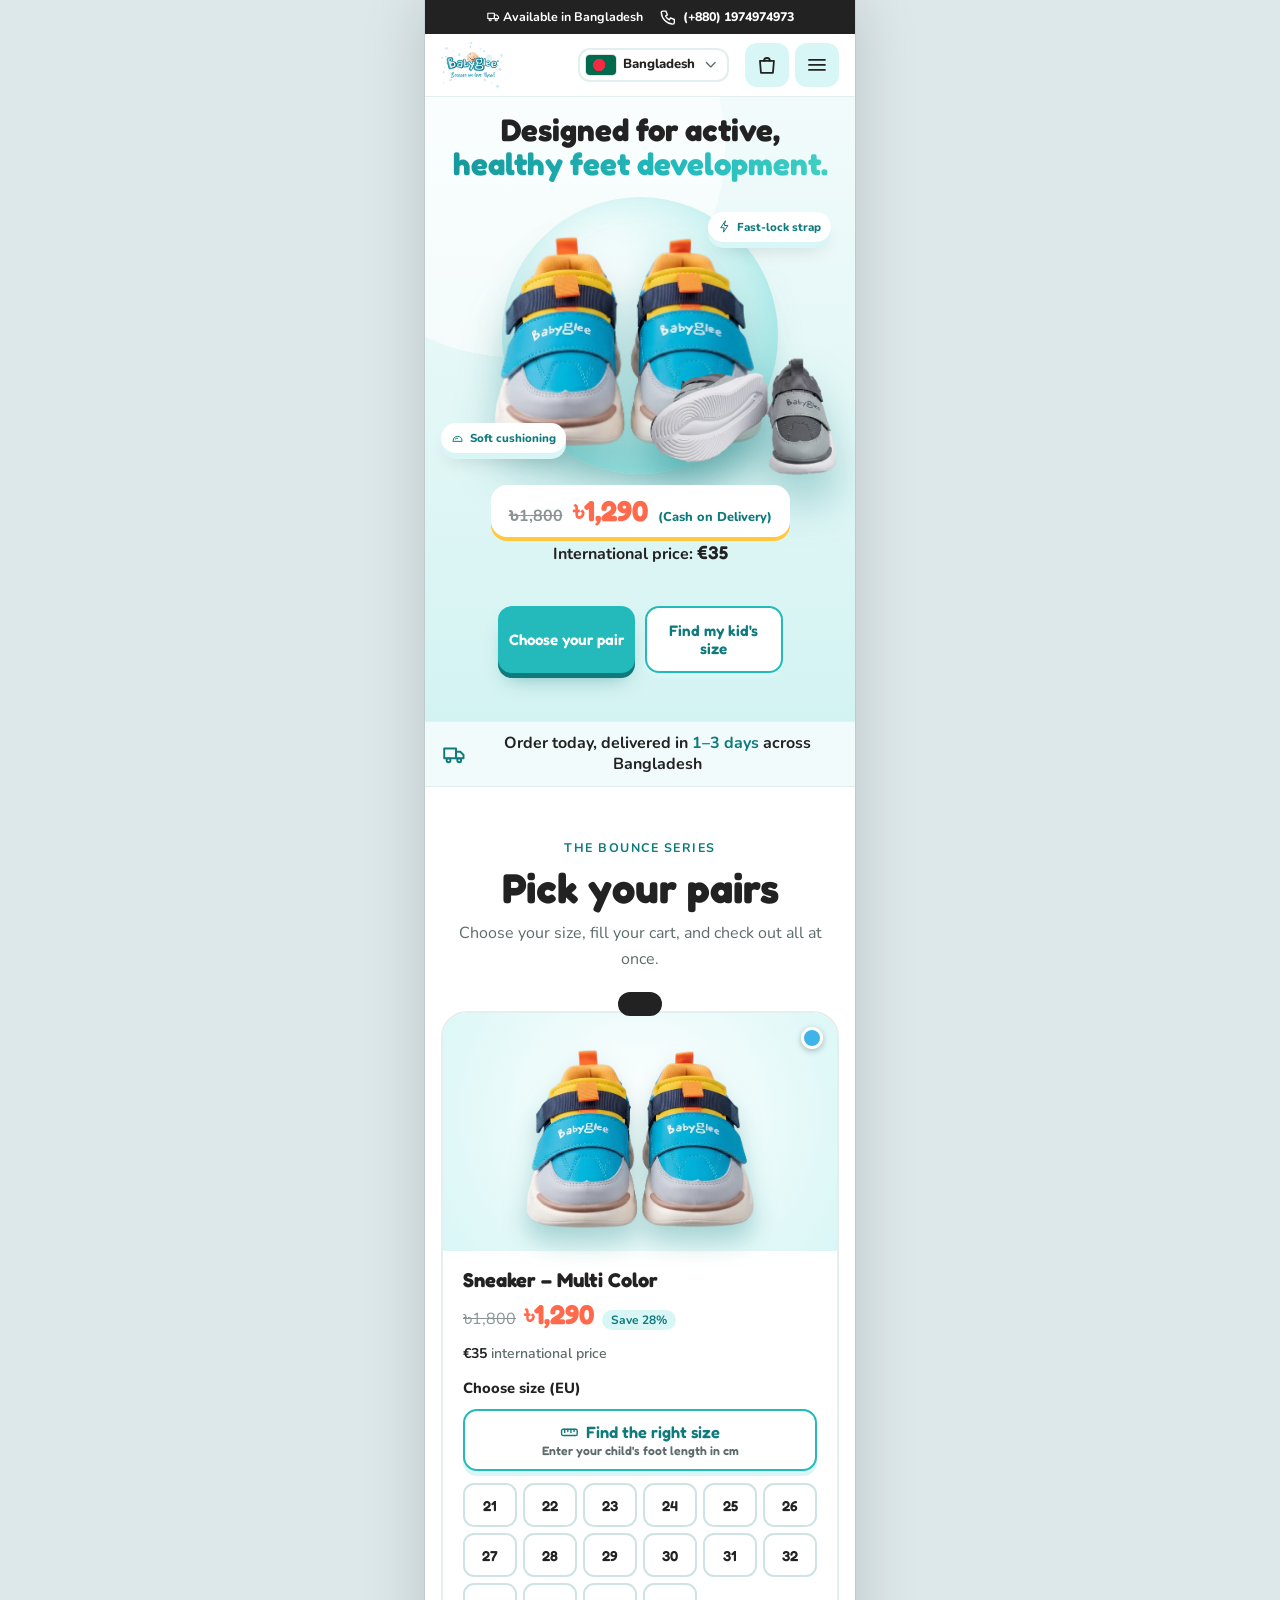
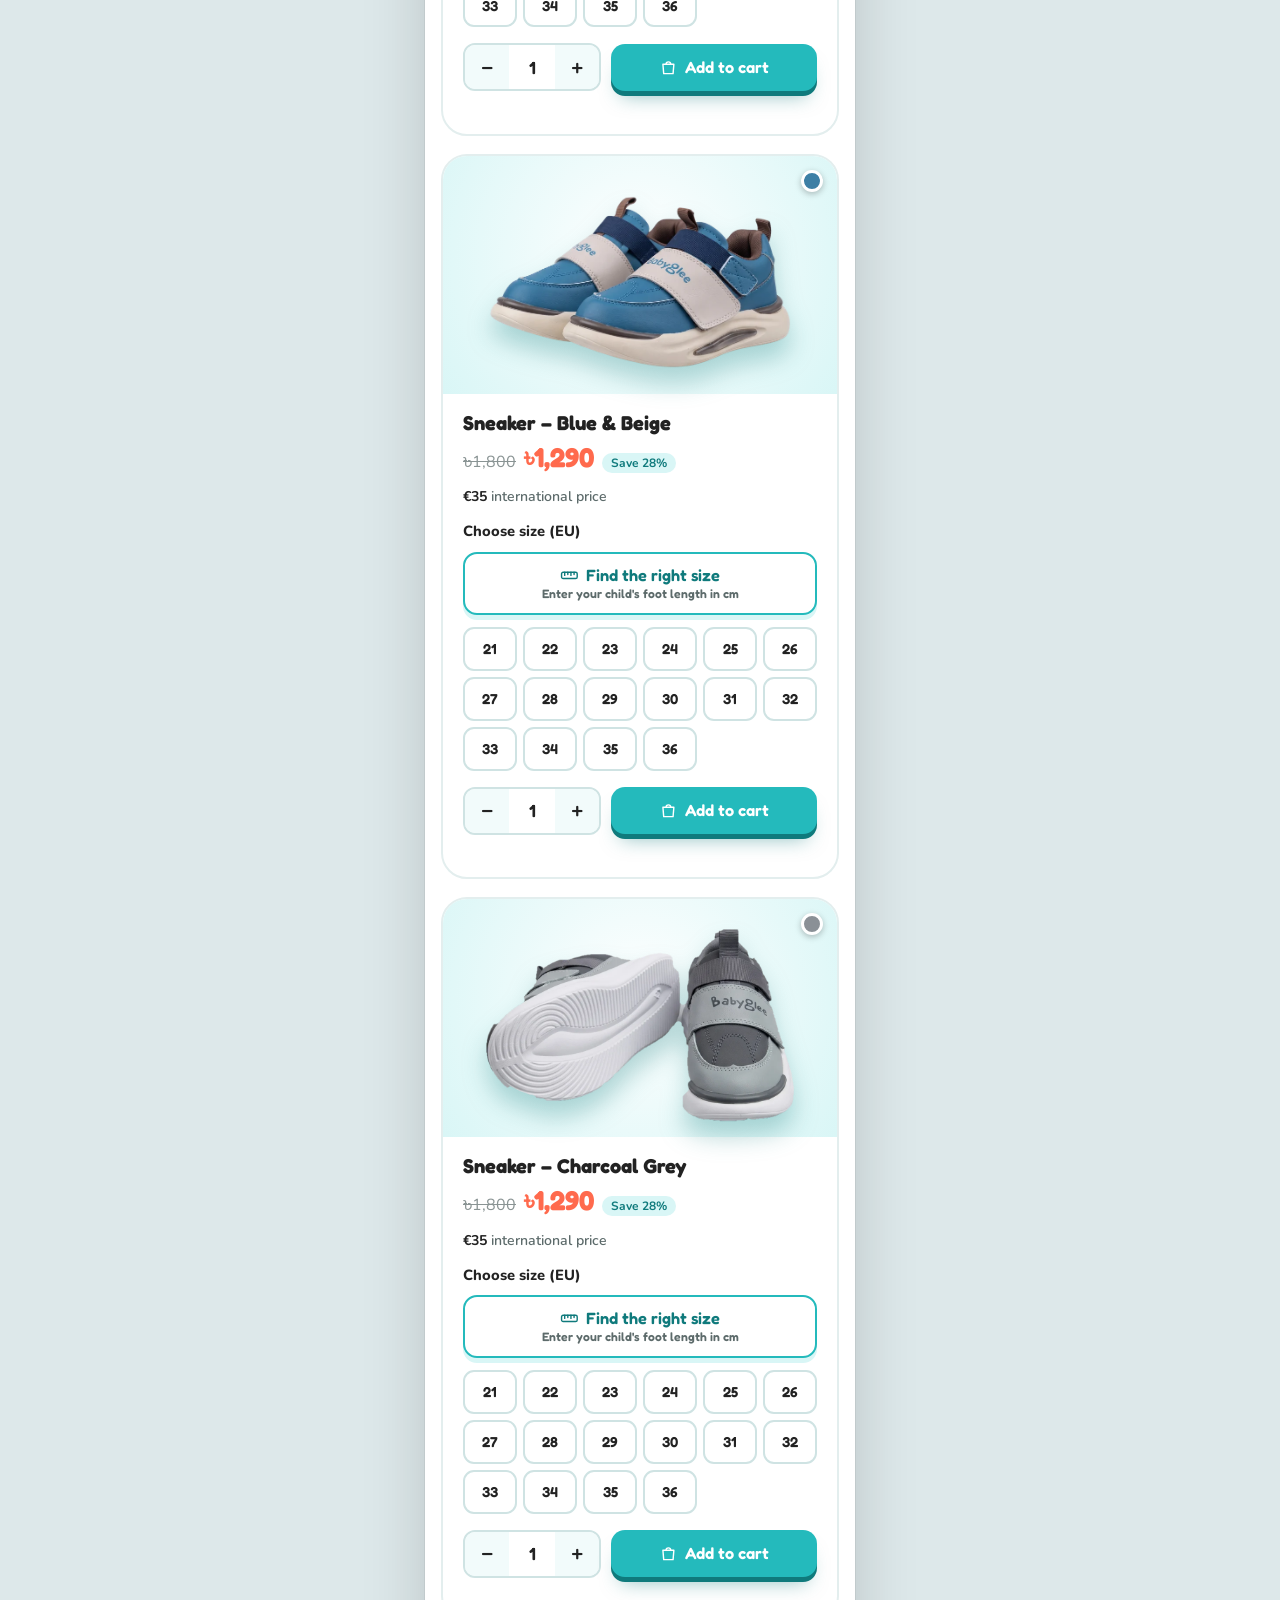
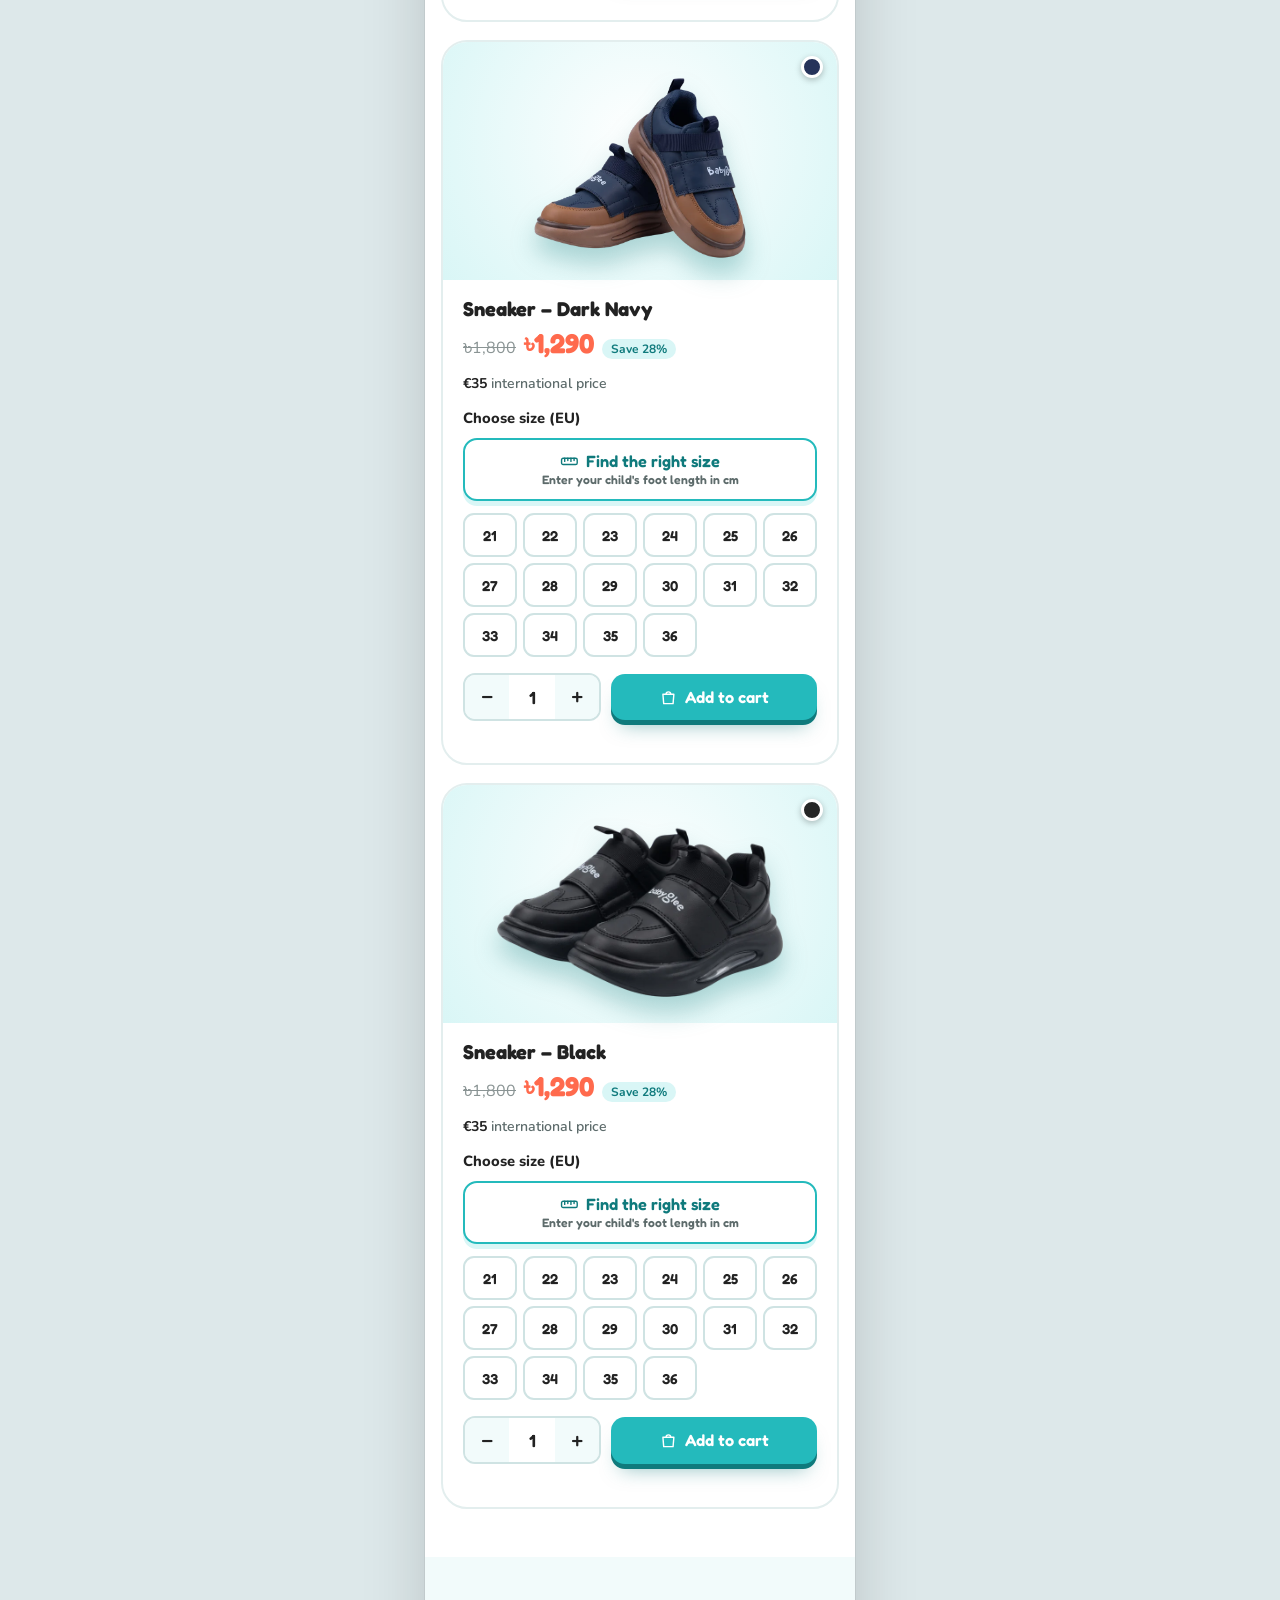
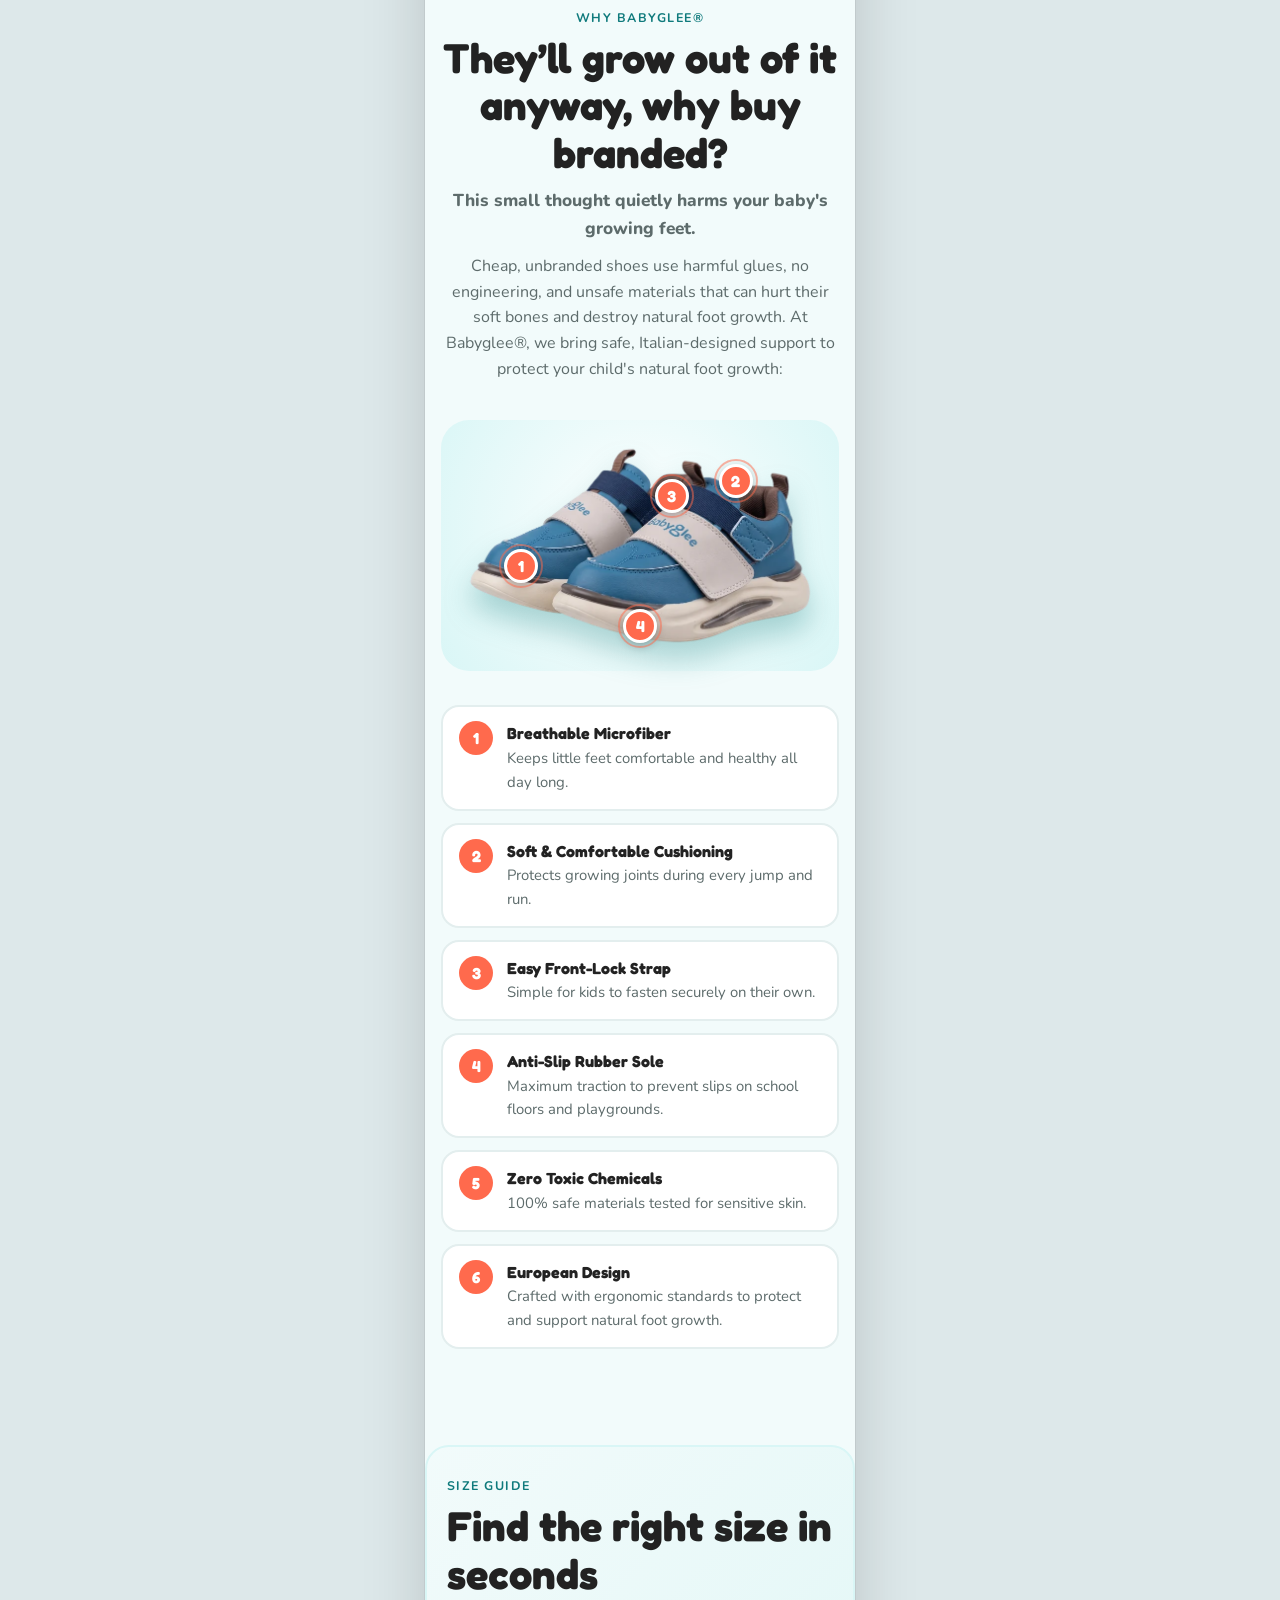
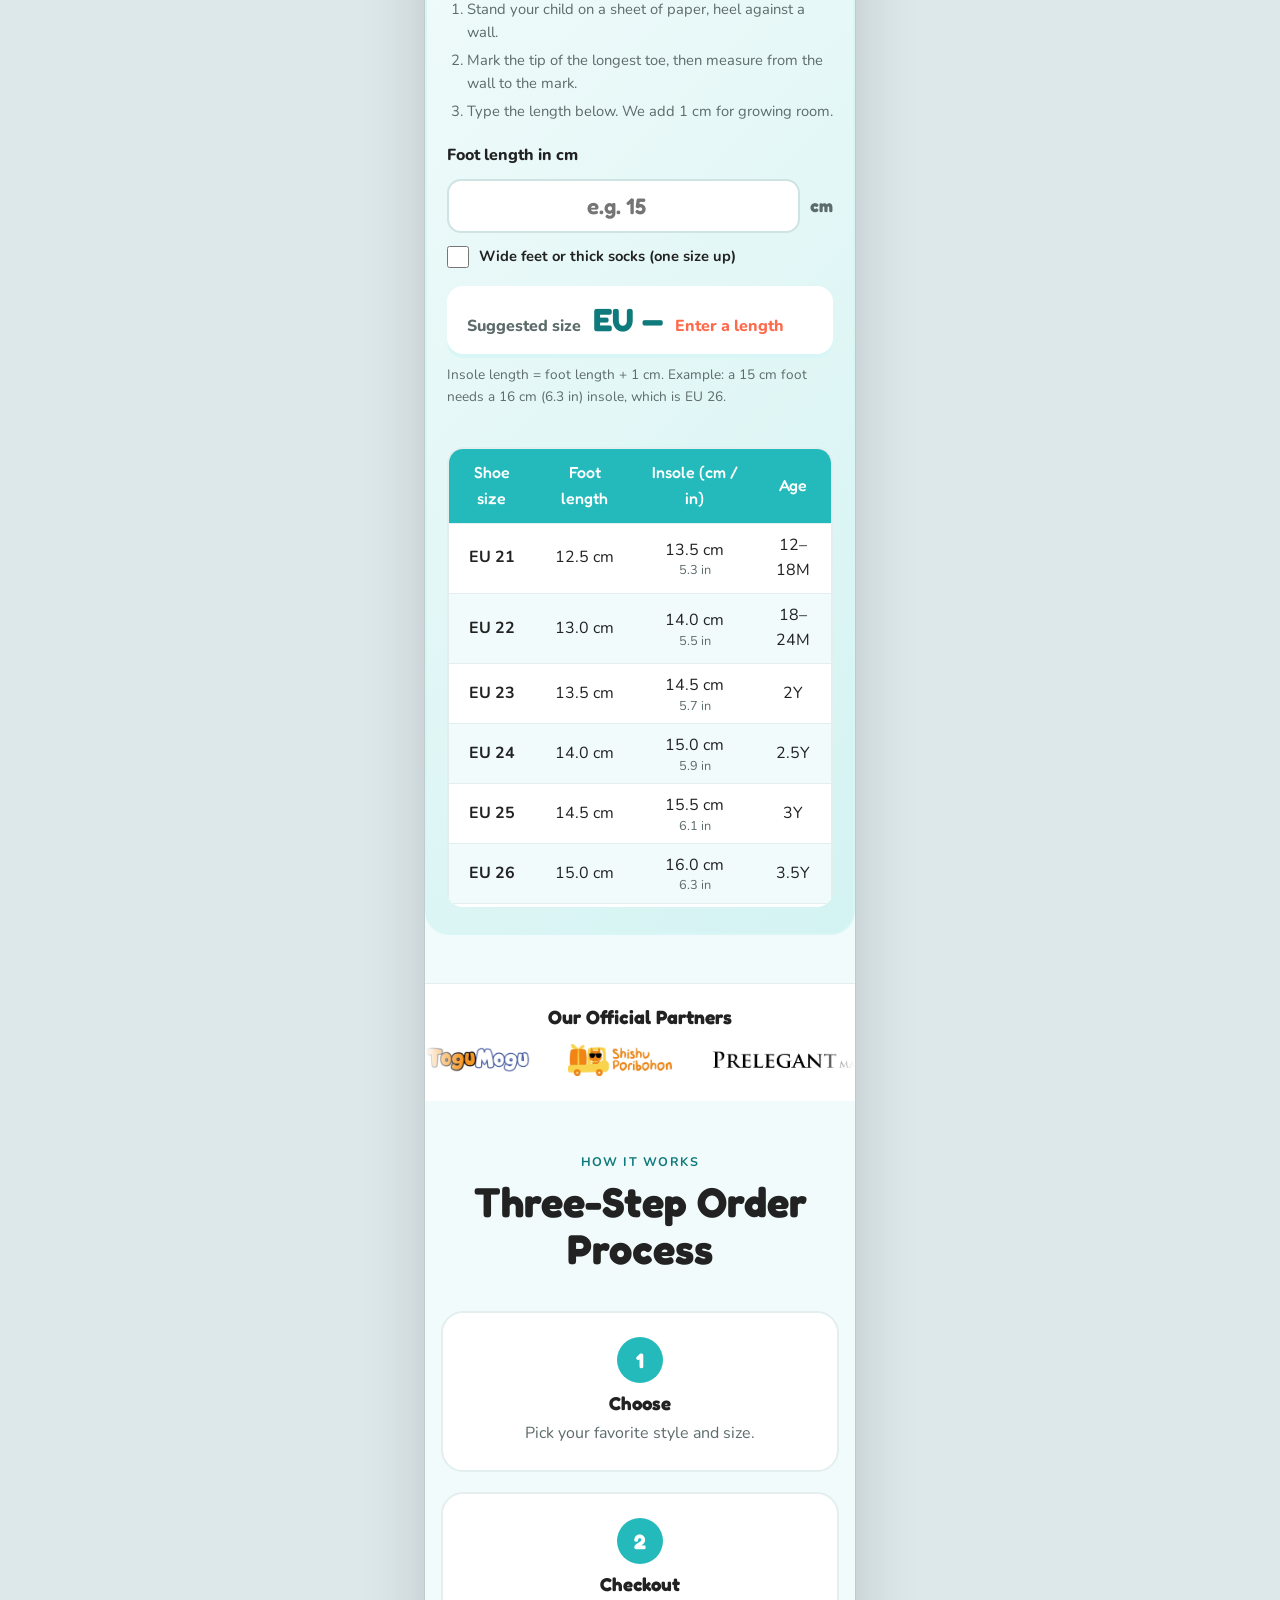
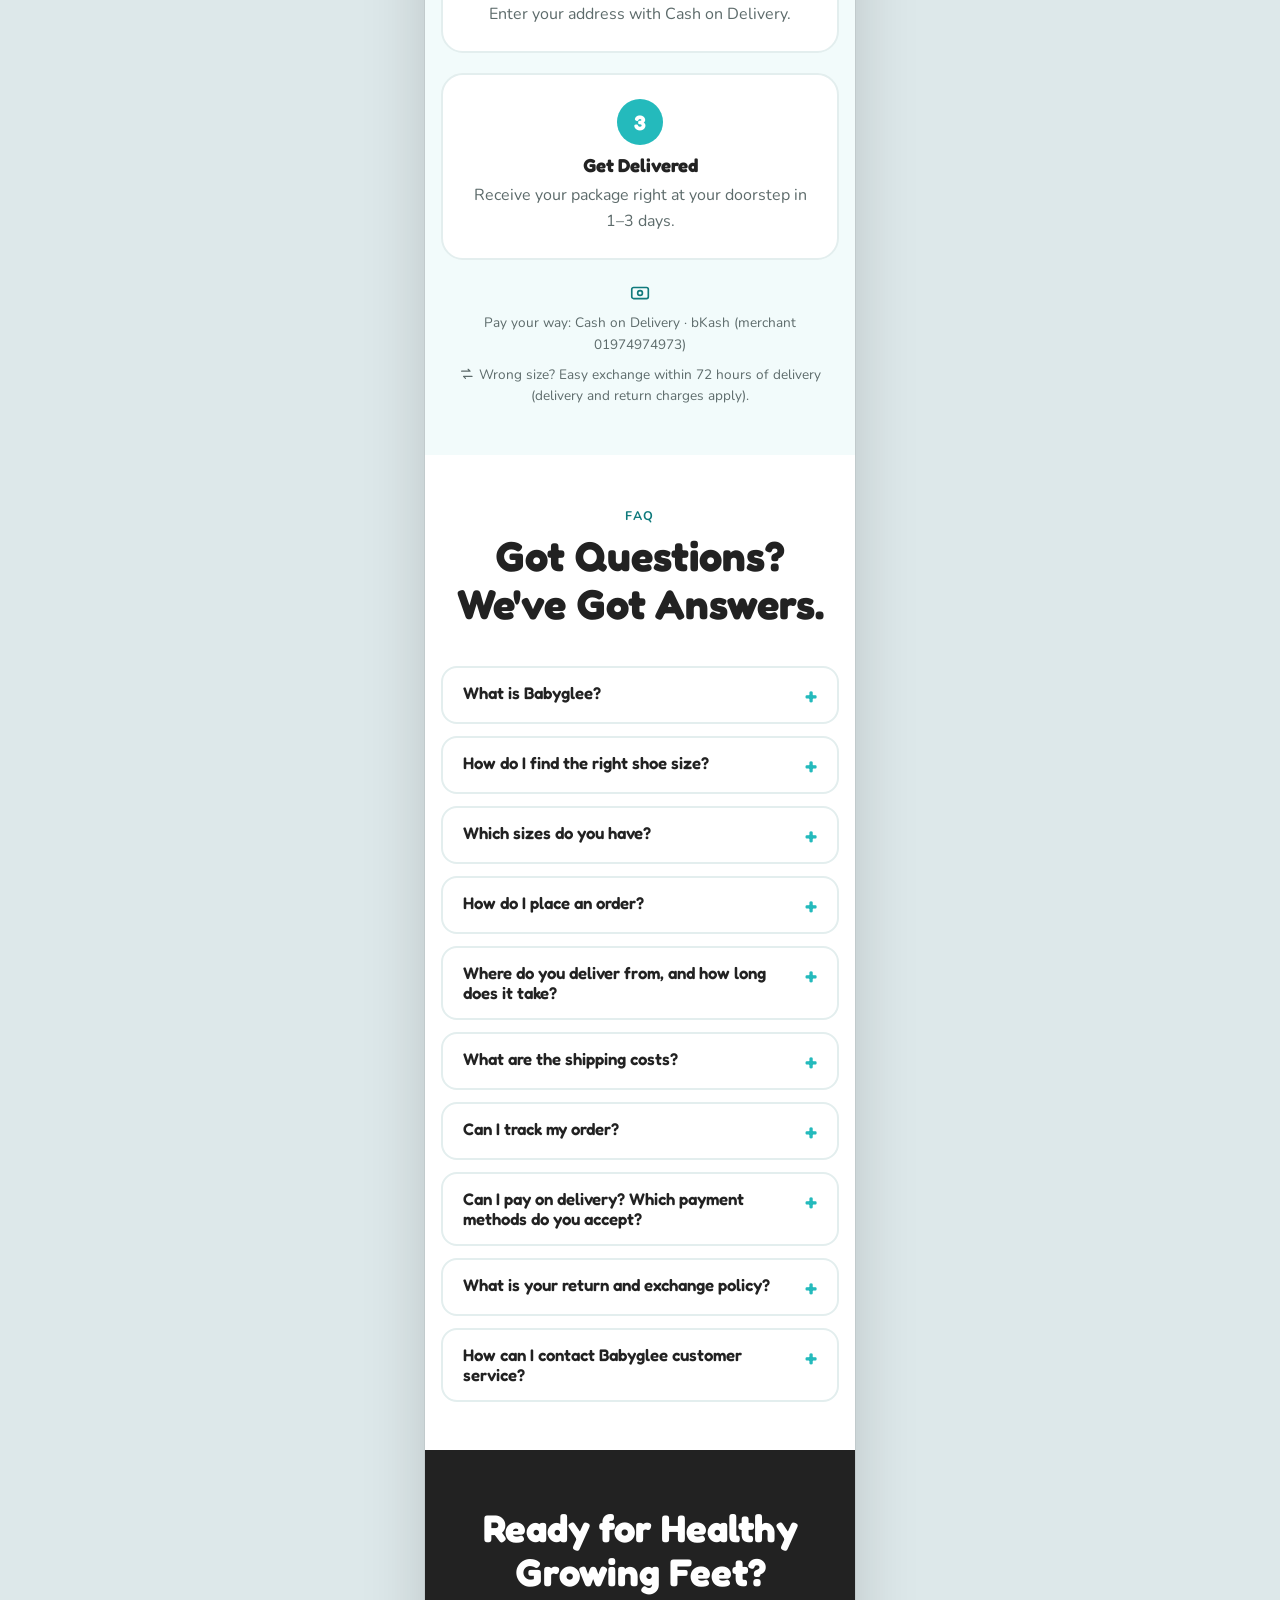
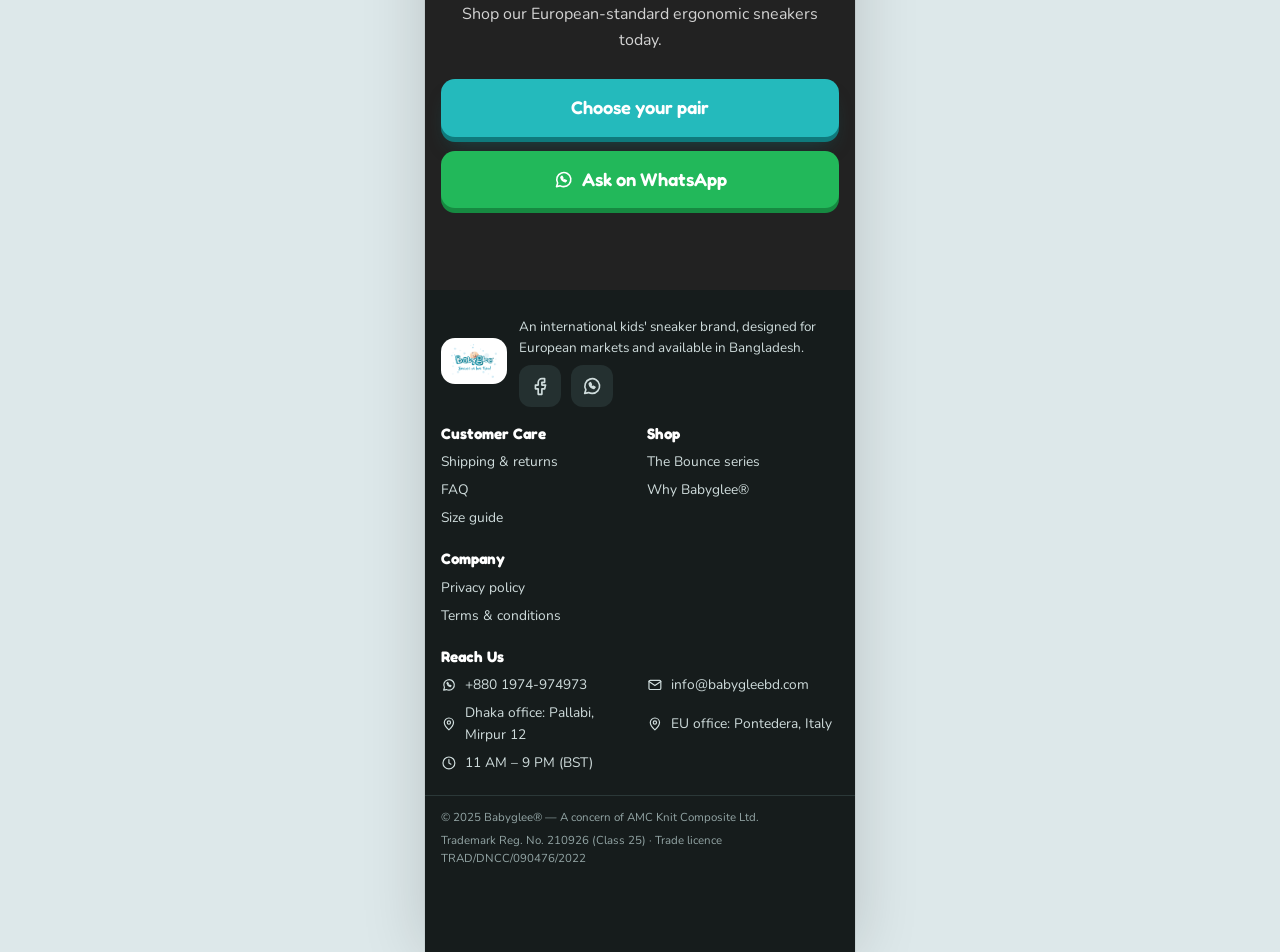
==== commit 84b75c72: "Phone layout on every screen; partner logos slide from left to right The site is shown as the same p" ====
--- a/index.html
+++ b/index.html
@@ -91,7 +91,7 @@
   <div class="sec-head"><span class="eyebrow">Reviews</span><h2>What parents say</h2><p id="rvSum"></p></div>
   <div class="rv-track" id="rvTrack"></div>
 </div></section>
-<section class="partners" id="partners" aria-labelledby="ptTitle"><div class="wrap"><h2 id="ptTitle">Our Official Partners</h2><ul class="plogos"><li><img src="img/partners/togumogu.webp" alt="ToguMogu" loading="lazy" draggable="false"></li><li><img src="img/partners/shishu-poribohon.webp" alt="Shishu Poribohon" loading="lazy" draggable="false"></li><li><img src="img/partners/prelegant-mall.webp" alt="Prelegant Mall" loading="lazy" draggable="false"></li><li><img src="img/partners/rokomari.webp" alt="Rokomari" loading="lazy" draggable="false"></li></ul></div></section>
+<section class="partners" id="partners" aria-labelledby="ptTitle"><div class="wrap"><h2 id="ptTitle">Our Official Partners</h2></div><div class="pmarq"><div class="ptrack"><ul class="plogos"><li class="lg-togumogu"><img src="img/partners/togumogu.webp" alt="ToguMogu" draggable="false"></li><li class="lg-shishu-poribohon"><img src="img/partners/shishu-poribohon.webp" alt="Shishu Poribohon" draggable="false"></li><li class="lg-prelegant-mall"><img src="img/partners/prelegant-mall.webp" alt="Prelegant Mall" draggable="false"></li><li class="lg-rokomari"><img src="img/partners/rokomari.webp" alt="Rokomari" draggable="false"></li></ul><ul class="plogos" aria-hidden="true"><li class="lg-togumogu"><img src="img/partners/togumogu.webp" alt="" draggable="false"></li><li class="lg-shishu-poribohon"><img src="img/partners/shishu-poribohon.webp" alt="" draggable="false"></li><li class="lg-prelegant-mall"><img src="img/partners/prelegant-mall.webp" alt="" draggable="false"></li><li class="lg-rokomari"><img src="img/partners/rokomari.webp" alt="" draggable="false"></li></ul></div></div></section>
 <section class="sec alt" id="how"><div class="wrap">
   <div class="sec-head"><span class="eyebrow">How it works</span><h2>Three-Step Order Process</h2></div>
   <div class="steps3"><div class="st3 tilt"><span class="n">1</span><h3>Choose</h3><p>Pick your favorite style and size.</p></div><div class="st3 tilt"><span class="n">2</span><h3>Checkout</h3><p>Enter your address with Cash on Delivery.</p></div><div class="st3 tilt"><span class="n">3</span><h3>Get Delivered</h3><p>Receive your package right at your doorstep in 1–3 days.</p></div></div>
--- a/assets/style.css
+++ b/assets/style.css
@@ -116,8 +116,6 @@
 .price s{color:#8a9494;font-size:.88rem;margin-right:4px}.price b{font-size:1.35rem;color:var(--coral)}
 .go{font-weight:800;font-size:.88rem;color:var(--teal-dd)}
 
-@media(min-width:1100px){.grid.five{grid-template-columns:repeat(5,1fr);gap:18px}}
-@media(min-width:721px) and (max-width:1099px){.grid.five{grid-template-columns:repeat(3,1fr)}}
 /* features */
 .feat-grid{display:grid;grid-template-columns:repeat(3,1fr);gap:22px;perspective:1000px}
 .feat{background:#fff;border:2px solid var(--line);border-radius:var(--r);padding:26px;transition:transform .2s ease-out;transform-style:preserve-3d}
@@ -262,7 +260,7 @@
 .buy-row{display:flex;gap:12px;align-items:center;margin:16px 0 12px}.buy-row .btn{flex:1}
 .pdp-sizes{margin:18px 0 0}
 .pdp .bul{margin-top:20px}
-@media(max-width:430px){.ship-t .cur{display:none}.ship-btn{gap:7px}}
+@media all{.ship-t .cur{display:none}.ship-btn{gap:7px}}
 /* ---------- landing pages (lp/): no site navigation ---------- */
 .hdr.lp .hdr-in{gap:12px}
 .ship-static{display:flex;align-items:center;gap:9px;font-weight:800;font-size:.9rem;line-height:1.15;margin-left:auto}
@@ -279,7 +277,7 @@
 .lp-row img{background:var(--teal-xl);border-radius:12px;padding:6px;width:84px;height:64px;object-fit:contain}
 .lp-i b{display:block;font-family:'Fredoka'}.lp-i code{display:block;font-size:.8rem;color:var(--mut);word-break:break-all}
 .lp-a{display:flex;gap:8px}
-@media(max-width:720px){.lp-row{grid-template-columns:64px 1fr}.lp-row img{width:64px;height:52px}.lp-a{grid-column:1/-1}.lp-a .btn{flex:1}}
+@media all{.lp-row{grid-template-columns:64px 1fr}.lp-row img{width:64px;height:52px}.lp-a{grid-column:1/-1}.lp-a .btn{flex:1}}
 
 /* ---------- mobile shopping UX: floating buttons, bottom sheets, sticky bars ---------- */
 body.lock{overflow:hidden}
@@ -327,9 +325,7 @@
 .sum-d[open] summary::after{transform:rotate(180deg)}
 .cont-link{text-align:center;color:var(--mut);text-decoration:underline;font-weight:700;padding:4px}
 .co-submit{position:sticky;bottom:0;z-index:5;background:#fff;padding:10px 0}
-@media(min-width:721px){.sheet-wrap{align-items:center}.sheet{border-radius:24px;max-height:86vh}}
-@media(min-width:981px){.co-submit{position:static;padding:0}.sum-d summary{pointer-events:none}.sum-d summary::after{display:none}}
-@media(max-width:720px){
+@media all{
   .ftr-bottom{padding-bottom:calc(92px + env(safe-area-inset-bottom))}.lp-ftr .ftr-bottom,[data-page=product] .ftr-bottom{padding-bottom:22px}
   .pdp-bar{display:flex}
   [data-page=checkout] .fab{display:none}
@@ -346,7 +342,7 @@
 .rv{opacity:0;transform:translateY(24px);transition:opacity .6s,transform .6s cubic-bezier(.2,.9,.3,1.1)}.rv.in{opacity:1;transform:none}
 
 /* tablets */
-@media(max-width:980px){
+@media all{
   .hero-in,.pdp-in,.size-box,.about-teaser,.co-grid{grid-template-columns:1fr}
   .hero-in{padding-top:36px;padding-bottom:30px}.stage{max-width:520px;margin:0 auto;width:100%}
   .feat-grid{grid-template-columns:repeat(2,1fr)}
@@ -357,7 +353,7 @@
   .pdp-in{gap:18px}
 }
 /* phones */
-@media(max-width:720px){
+@media all{
   .brand,.brand img{flex:none}.cart-btn+.burger{margin-left:6px}.btn.sm{white-space:nowrap}
   .cart-btn{margin-left:6px}.cl{grid-template-columns:64px 1fr auto}.cl img{width:64px;height:54px}
   .cart-box,#coForm,.co-form{padding:16px}.drawer{border-radius:0}
@@ -444,8 +440,8 @@
 .next li{counter-increment:n;display:grid;grid-template-columns:34px 1fr;column-gap:12px;align-items:start}.next li::before{content:counter(n);grid-row:1/3;display:grid;place-items:center;width:34px;height:34px;border-radius:50%;background:var(--teal);color:#fff;font:700 1rem 'Fredoka'}
 .next b{font-family:'Fredoka'}.next span{color:var(--mut);font-size:.93rem}
 .done h1{font-size:clamp(1.6rem,4vw,2.2rem);margin:12px 0 6px}
-@media(max-width:980px){.pgrid{grid-template-columns:repeat(2,1fr)}.anat{grid-template-columns:1fr}.steps3{grid-template-columns:1fr}}
-@media(max-width:720px){
+@media all{.pgrid{grid-template-columns:repeat(2,1fr)}.anat{grid-template-columns:1fr}.steps3{grid-template-columns:1fr}}
+@media all{
   .pgrid{grid-template-columns:1fr;gap:18px}.pc-img>img.pc-main{max-height:200px}
   .pc-sizes .szs{grid-template-columns:repeat(6,1fr)}.pc-sizes .szc span{height:44px}
     .anat-img{padding:12px}
@@ -473,7 +469,7 @@
 .ritems li{display:flex;justify-content:space-between;align-items:flex-start;gap:12px}
 .ritems span{font-weight:700;line-height:1.25}.ritems small{display:block;color:var(--mut);font-weight:600}
 .ritems b{flex:none;font:600 1rem 'Fredoka';color:var(--teal-dd)}
-@media(max-width:720px){
+@media all{
   .done{padding:28px 16px}
   .done h1{font-size:1.45rem}
   .next{gap:12px}
@@ -511,7 +507,7 @@
 .cb-view i.on{transform:scale(1)}
 body.has-cartbar{padding-bottom:76px}
 body.has-cartbar .fab-wa{bottom:calc(92px + env(safe-area-inset-bottom))}
-@media(max-width:720px){
+@media all{
   .hdr{backdrop-filter:none;-webkit-backdrop-filter:none;background:#fff}
   .nav{height:100vh;height:100dvh;overflow-y:auto}
   body.nav-open::after{content:'';position:fixed;inset:0;background:rgba(0,0,0,.38);z-index:49}
@@ -526,7 +522,7 @@
   .hero .cta{order:5;display:flex;gap:10px}
   .hero .cta .btn{flex:1 1 0;padding:14px 8px;font-size:.95rem}
 }
-@media(max-width:720px) and (max-height:700px){
+@media(max-height:700px){
   .stage{aspect-ratio:1/.6}.hero h1{font-size:1.7rem}.hero .usd-note{margin-bottom:8px}.hero-in{padding-bottom:14px}
 }
 
@@ -536,12 +532,12 @@
 .fld input:not([type=radio]),.fld select,.fld textarea,.phone,.country{min-width:0;max-width:100%}
 .phone input,.country input{flex:1 1 0;width:auto;min-width:0}
 .cl-i{min-width:0;overflow-wrap:break-word}
-@media(max-width:980px){.co-grid{grid-template-columns:minmax(0,1fr)}}
-@media(max-width:720px){
+@media all{.co-grid{grid-template-columns:minmax(0,1fr)}}
+@media all{
   .hero .stage .disc{width:auto;height:94%;max-width:100%}
   .hero h1,.hero .price-tag,.hero .usd-note,.hero .cta{position:relative;z-index:2}
 }
-@media(max-width:720px),(max-height:500px){body.cta-vis .fab-wa{opacity:0;pointer-events:none;transform:translateY(10px)}}
+@media all{body.cta-vis .fab-wa{opacity:0;pointer-events:none;transform:translateY(10px)}}
 @media(max-width:360px){
   .hdr-in.wrap{padding-left:12px;padding-right:12px}.hdr-in{gap:6px}
   .brand img{height:38px}
@@ -574,7 +570,7 @@
 .trust-dlv p{margin:0;font-weight:700;color:var(--ink,#1d2b2b);line-height:1.3}
 .trust-dlv b{color:var(--teal-dd)}
 body.has-cartbar .fab-cart{bottom:calc(160px + env(safe-area-inset-bottom))}
-@media(max-width:720px),(max-height:500px){body.cta-vis .fab-cart{opacity:0;pointer-events:none;transform:translateY(10px)}}
+@media all{body.cta-vis .fab-cart{opacity:0;pointer-events:none;transform:translateY(10px)}}
 @media(max-width:380px){.trust-dlv p{font-size:.9rem}}
 @media(max-height:640px){
   .fab{width:46px;height:46px;font-size:1.35rem}
@@ -588,11 +584,6 @@
 .tbl td small{display:block;color:var(--mut);font-size:.8rem;line-height:1.2}
 .pay-line{display:flex;align-items:center;justify-content:center;gap:8px;flex-wrap:wrap;text-align:center;margin-bottom:8px}.pay-line .ic{font-size:1.2rem;color:var(--teal-dd)}
 .pay-more{margin-top:10px;line-height:1.45}.pay-more a{color:var(--teal-dd);text-decoration:underline;font-weight:800}
-.partners{padding:30px 0 34px;border-top:1px solid var(--line);background:#fff}.partners h2{font-size:clamp(1.25rem,3vw,1.6rem);font-weight:700;text-align:center;margin:0 0 18px}
-.plogos{list-style:none;display:grid;grid-template-columns:repeat(4,1fr);gap:14px 28px;align-items:center;justify-items:center;padding:0;margin:0 auto;max-width:820px}
-.plogos li{display:flex;align-items:center;justify-content:center;width:100%;height:56px;pointer-events:none;user-select:none;-webkit-user-select:none}
-.plogos img{max-width:100%;max-height:100%;width:auto;height:auto;object-fit:contain;-webkit-user-drag:none}
-@media(max-width:640px){.plogos{grid-template-columns:repeat(2,1fr);gap:12px 16px}.plogos li{height:50px;padding:0 8px}}
 .added-pop header h3{display:flex;align-items:center;gap:8px;color:var(--teal-dd)}.added-pop header .ic{font-size:1.3rem}
 .ap-item{display:flex;gap:14px;align-items:center;background:var(--teal-xl);border:2px solid var(--teal-l);border-radius:16px;padding:10px 12px}
 .ap-item img{flex:none;width:84px;height:72px;object-fit:contain;background:#fff;border-radius:12px}.ap-item b{display:block;font-family:'Fredoka';font-size:1.05rem;line-height:1.25}.ap-item span{display:block;color:var(--mut);font-weight:700;margin-top:3px}
@@ -600,3 +591,32 @@
 .ap-btns{display:grid;grid-template-columns:1fr 1fr;gap:10px}.ap-btns .btn{justify-content:center;text-align:center;padding-left:10px;padding-right:10px}
 .ap-note{display:block;text-align:center;color:var(--mut);margin-top:12px}
 @media(max-width:360px){.ap-btns{grid-template-columns:1fr}.ap-item img{width:68px;height:60px}}
+
+/* ======================================================================
+   Phone layout on every screen (Nov 2026): the site is made for phones, so on a wider screen
+   (desktop, tablet) the same phone-sized page is shown as a centred column. The queries for
+   phones up to 980 px are applied everywhere (above); the queries for smaller phones stay.
+   ====================================================================== */
+:root{--col:430px;--edge:max(0px,calc(50% - 215px))}
+html{background:#dde8ea}
+body{max-width:var(--col);margin:0 auto;min-height:100vh;box-shadow:0 0 0 1px rgba(0,0,0,.05),0 0 60px rgba(0,0,0,.16)}
+/* fixed elements follow the column, not the whole window */
+.cartbar{left:var(--edge);right:var(--edge)}
+.fab-wa,.fab-cart{right:calc(var(--edge) + 16px)}
+.nav{right:var(--edge)}
+.drawer{right:var(--edge);width:min(420px,var(--col))}
+.ship-menu{left:calc(var(--edge) + 12px);right:calc(var(--edge) + 12px)}
+.sheet{max-width:var(--col)}
+.sticky-cta,.pdp-bar{left:var(--edge);right:var(--edge)}
+
+/* ---- Our Official Partners: one row of logos that slides from left to right, endless ---- */
+.partners{padding:22px 0 24px;border-top:1px solid var(--line);background:#fff;overflow:hidden}
+.partners h2{font-size:1.2rem;font-weight:700;text-align:center;margin:0 0 14px}
+.pmarq{overflow:hidden;-webkit-mask-image:linear-gradient(90deg,transparent,#000 9%,#000 91%,transparent);mask-image:linear-gradient(90deg,transparent,#000 9%,#000 91%,transparent)}
+.ptrack{display:flex;width:max-content;animation:pmove 24s linear infinite;will-change:transform}
+.plogos{list-style:none;display:flex;flex:none;align-items:center;margin:0;padding:0}
+.plogos li{flex:none;display:flex;align-items:center;margin-right:38px;pointer-events:none;user-select:none;-webkit-user-select:none}
+.plogos img{height:100%;width:auto;max-width:none;display:block;-webkit-user-drag:none}
+.lg-togumogu{height:26px}.lg-shishu-poribohon{height:32px}.lg-prelegant-mall{height:24px}.lg-rokomari{height:34px}
+@keyframes pmove{from{transform:translateX(-50%)}to{transform:translateX(0)}}
+@media(prefers-reduced-motion:reduce){.pmarq{-webkit-mask-image:none;mask-image:none}.ptrack{width:auto;justify-content:center}.plogos{flex-wrap:wrap;justify-content:center;gap:12px 0}.plogos[aria-hidden]{display:none}}
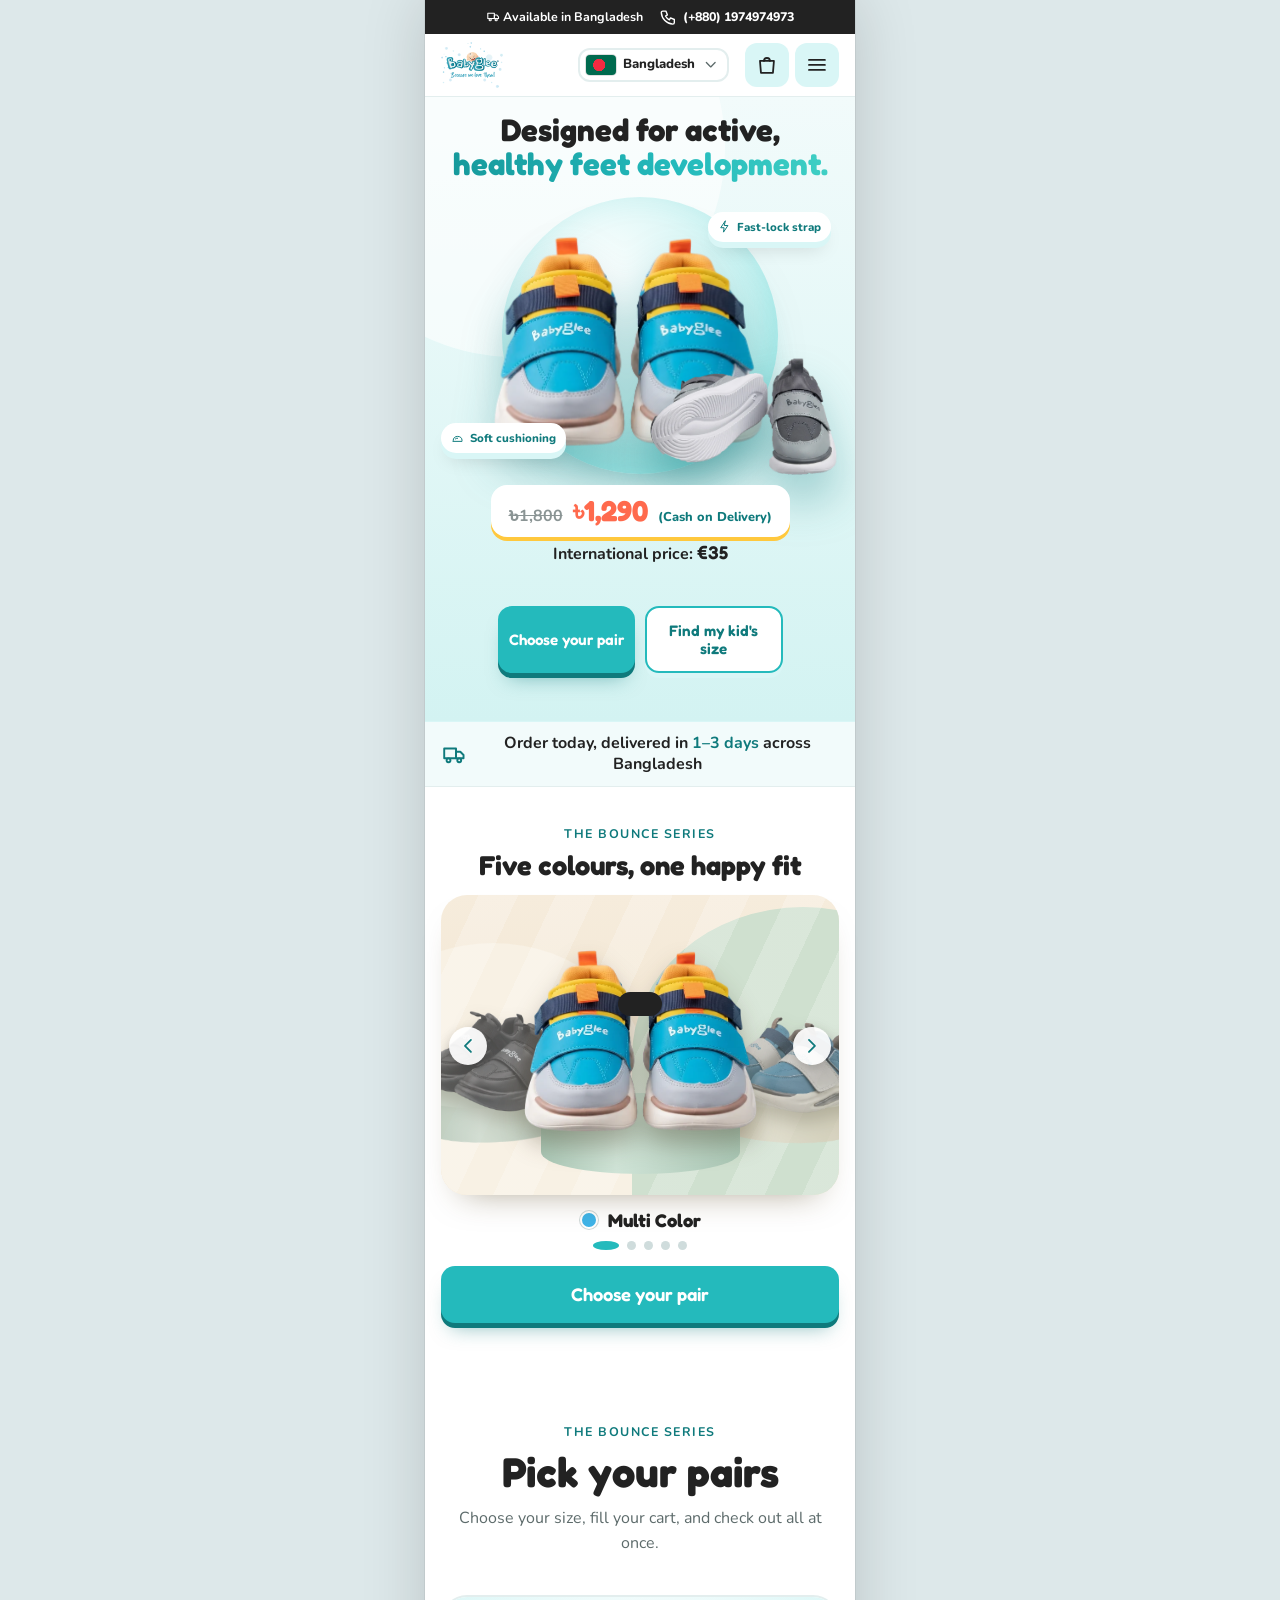
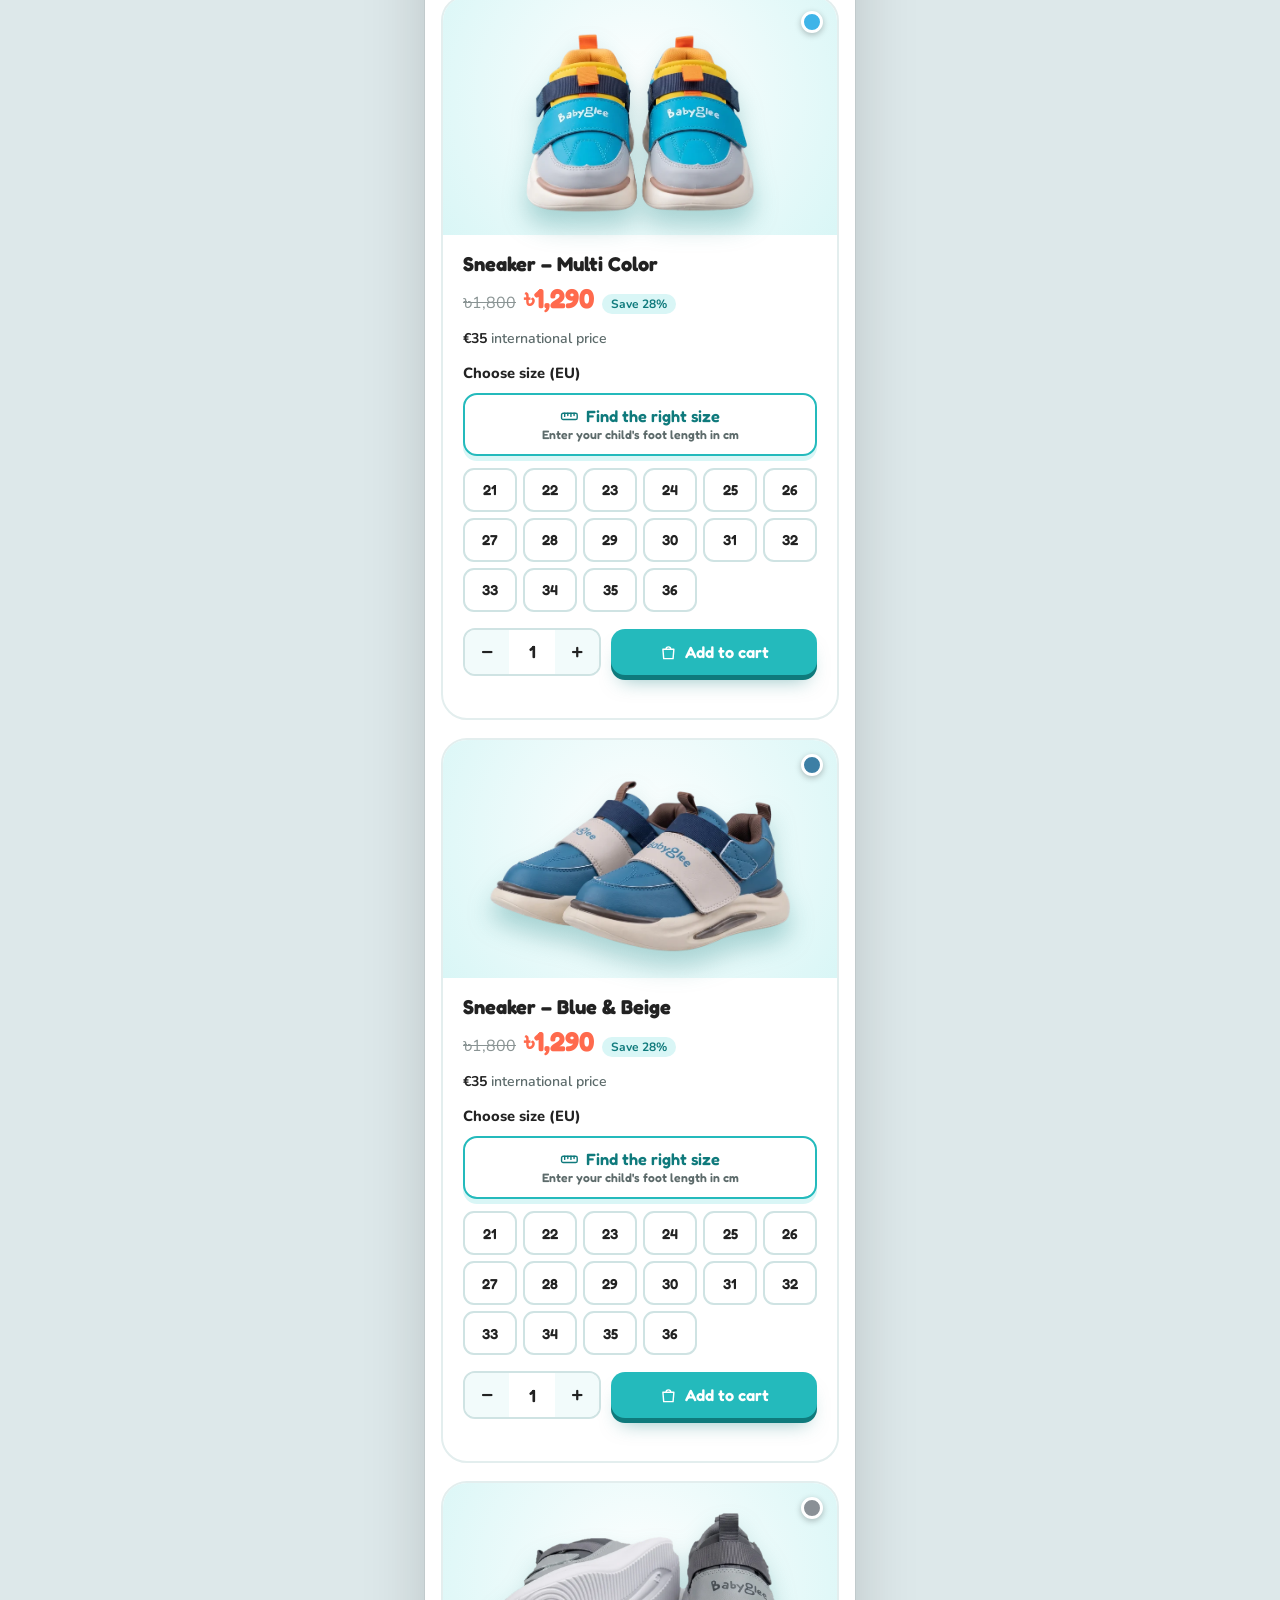
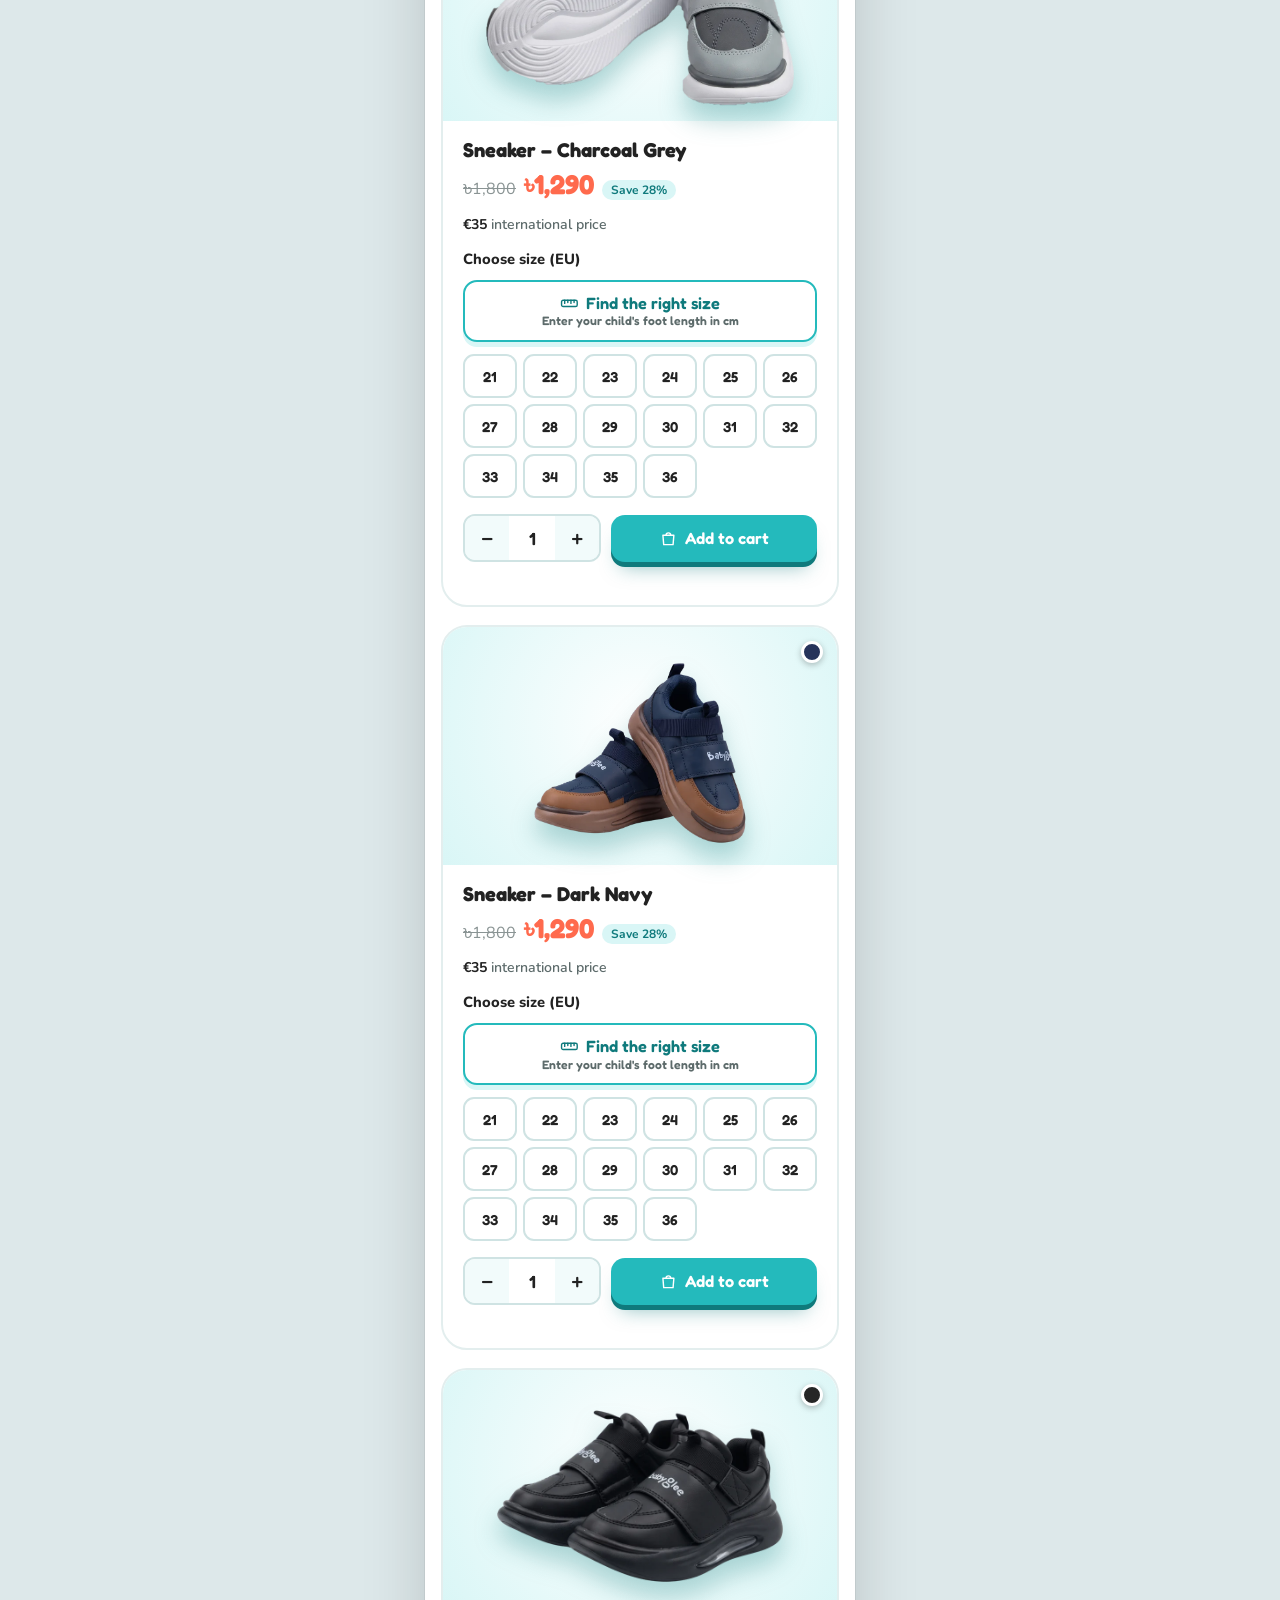
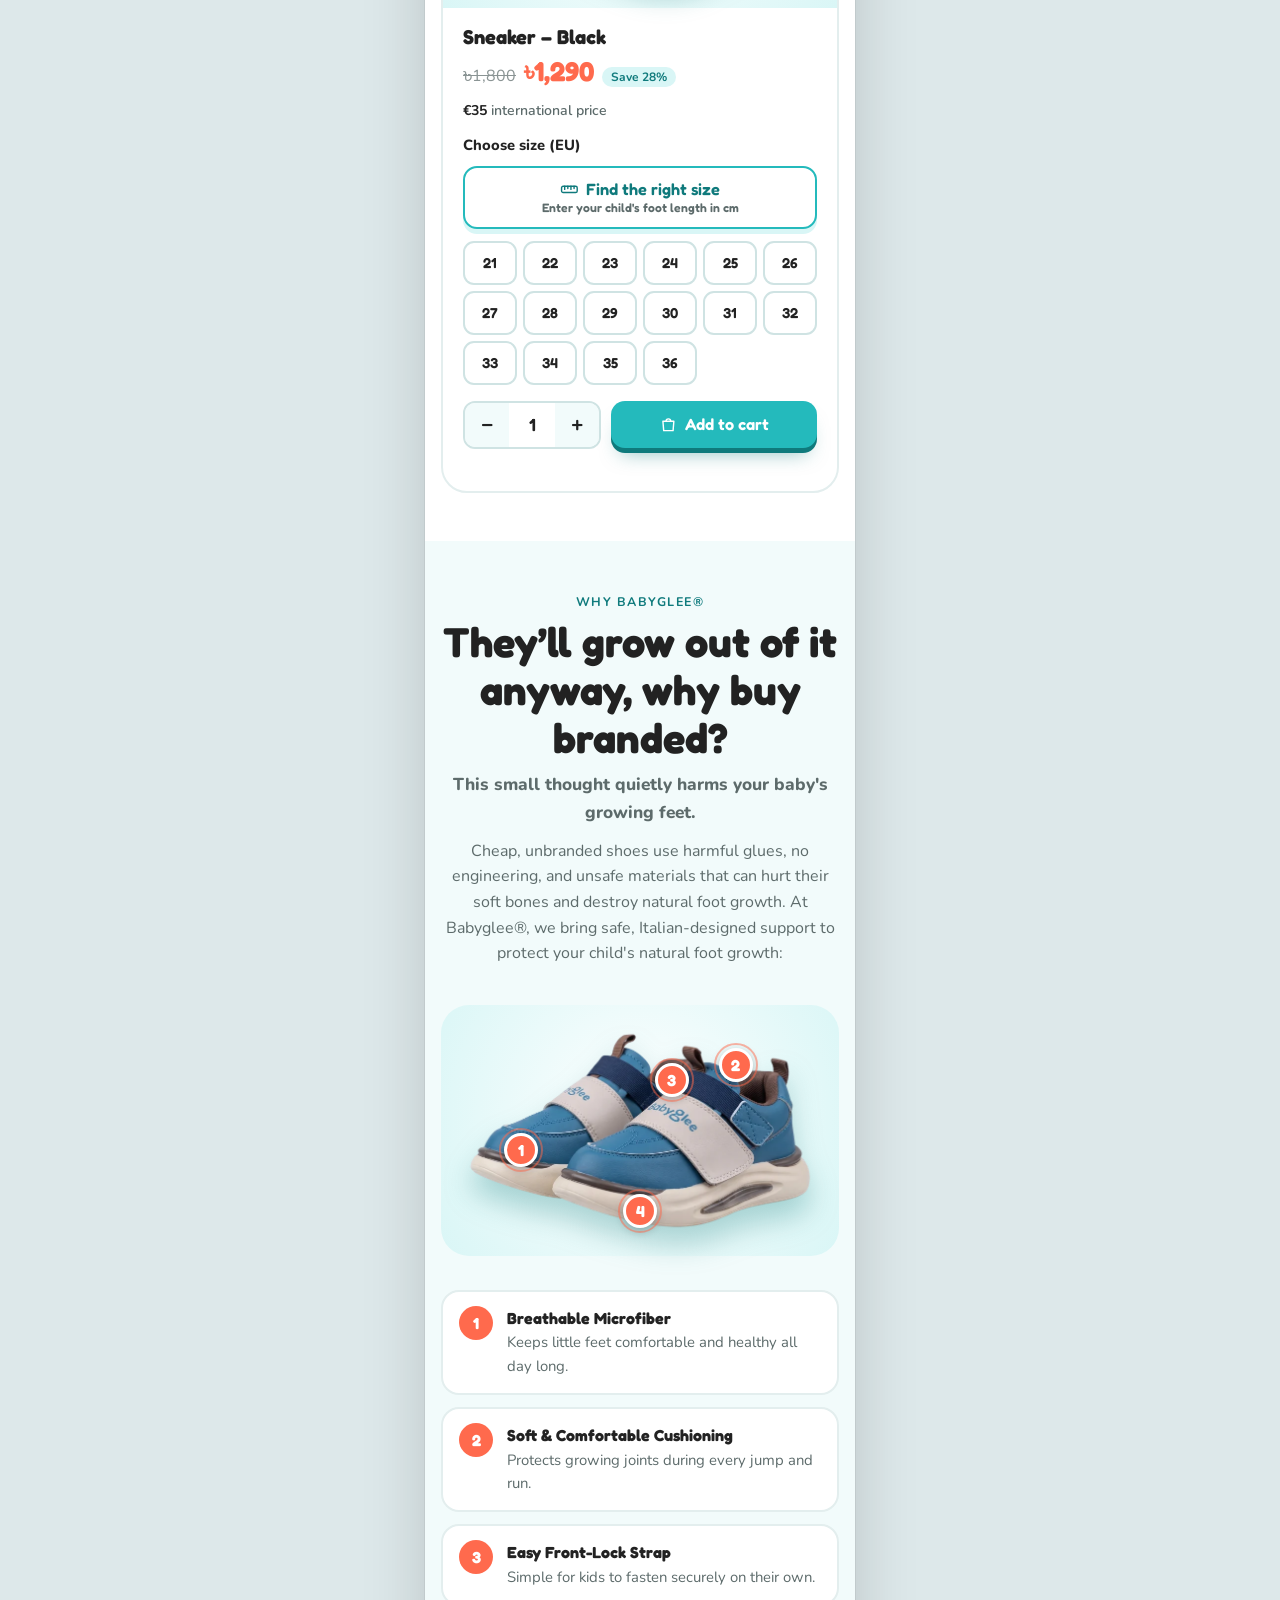
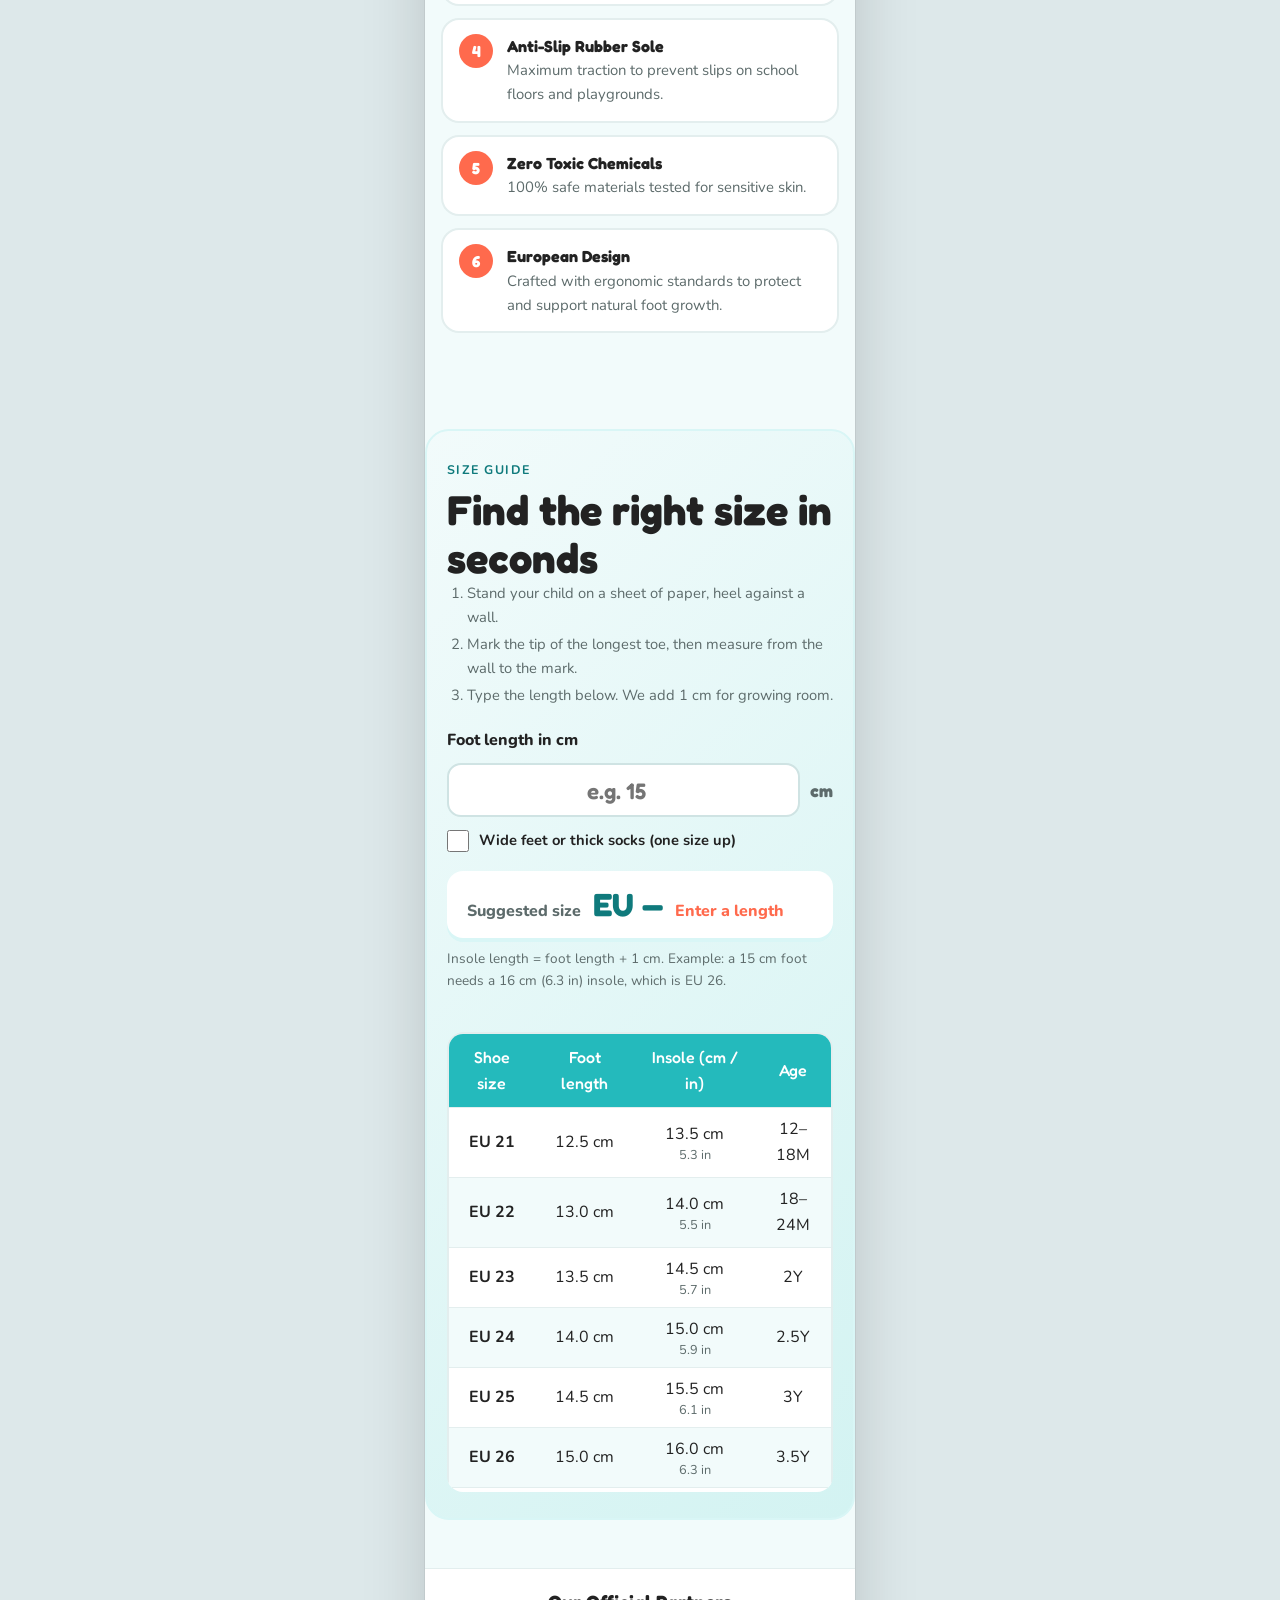
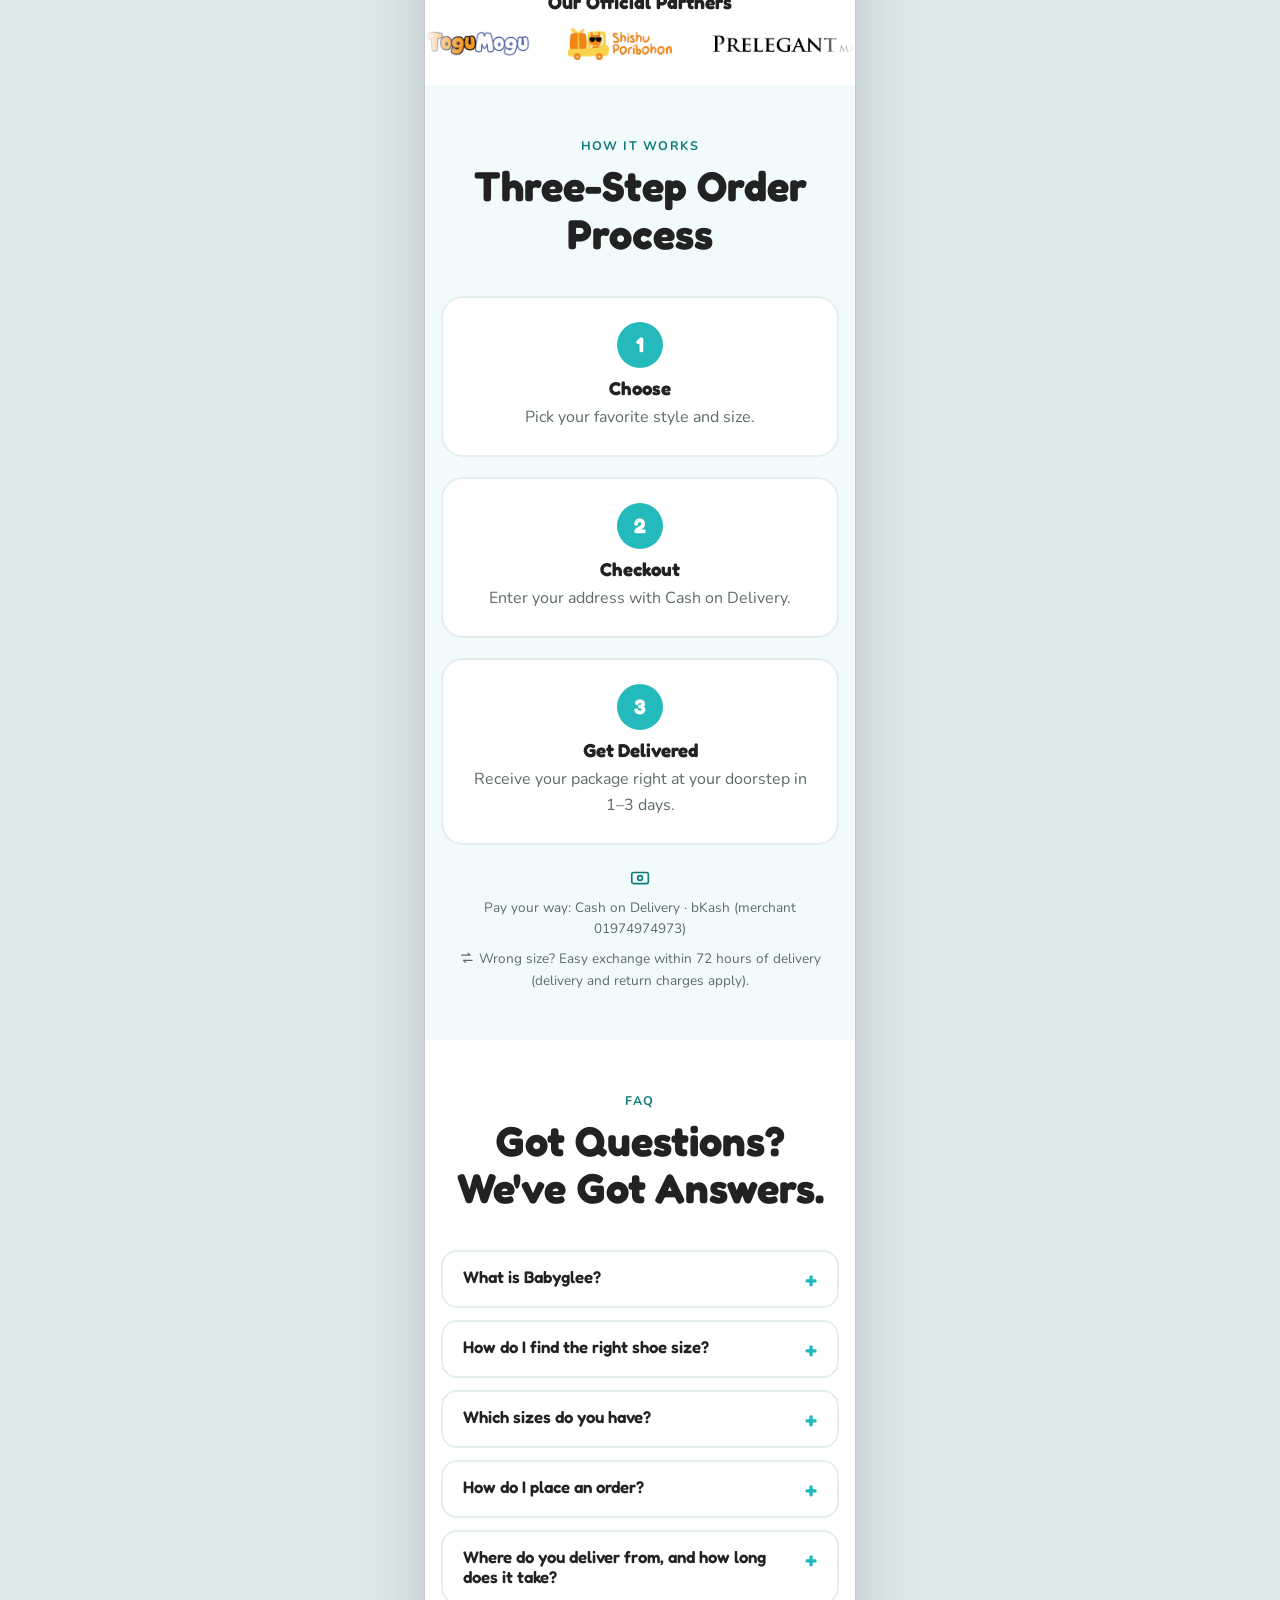
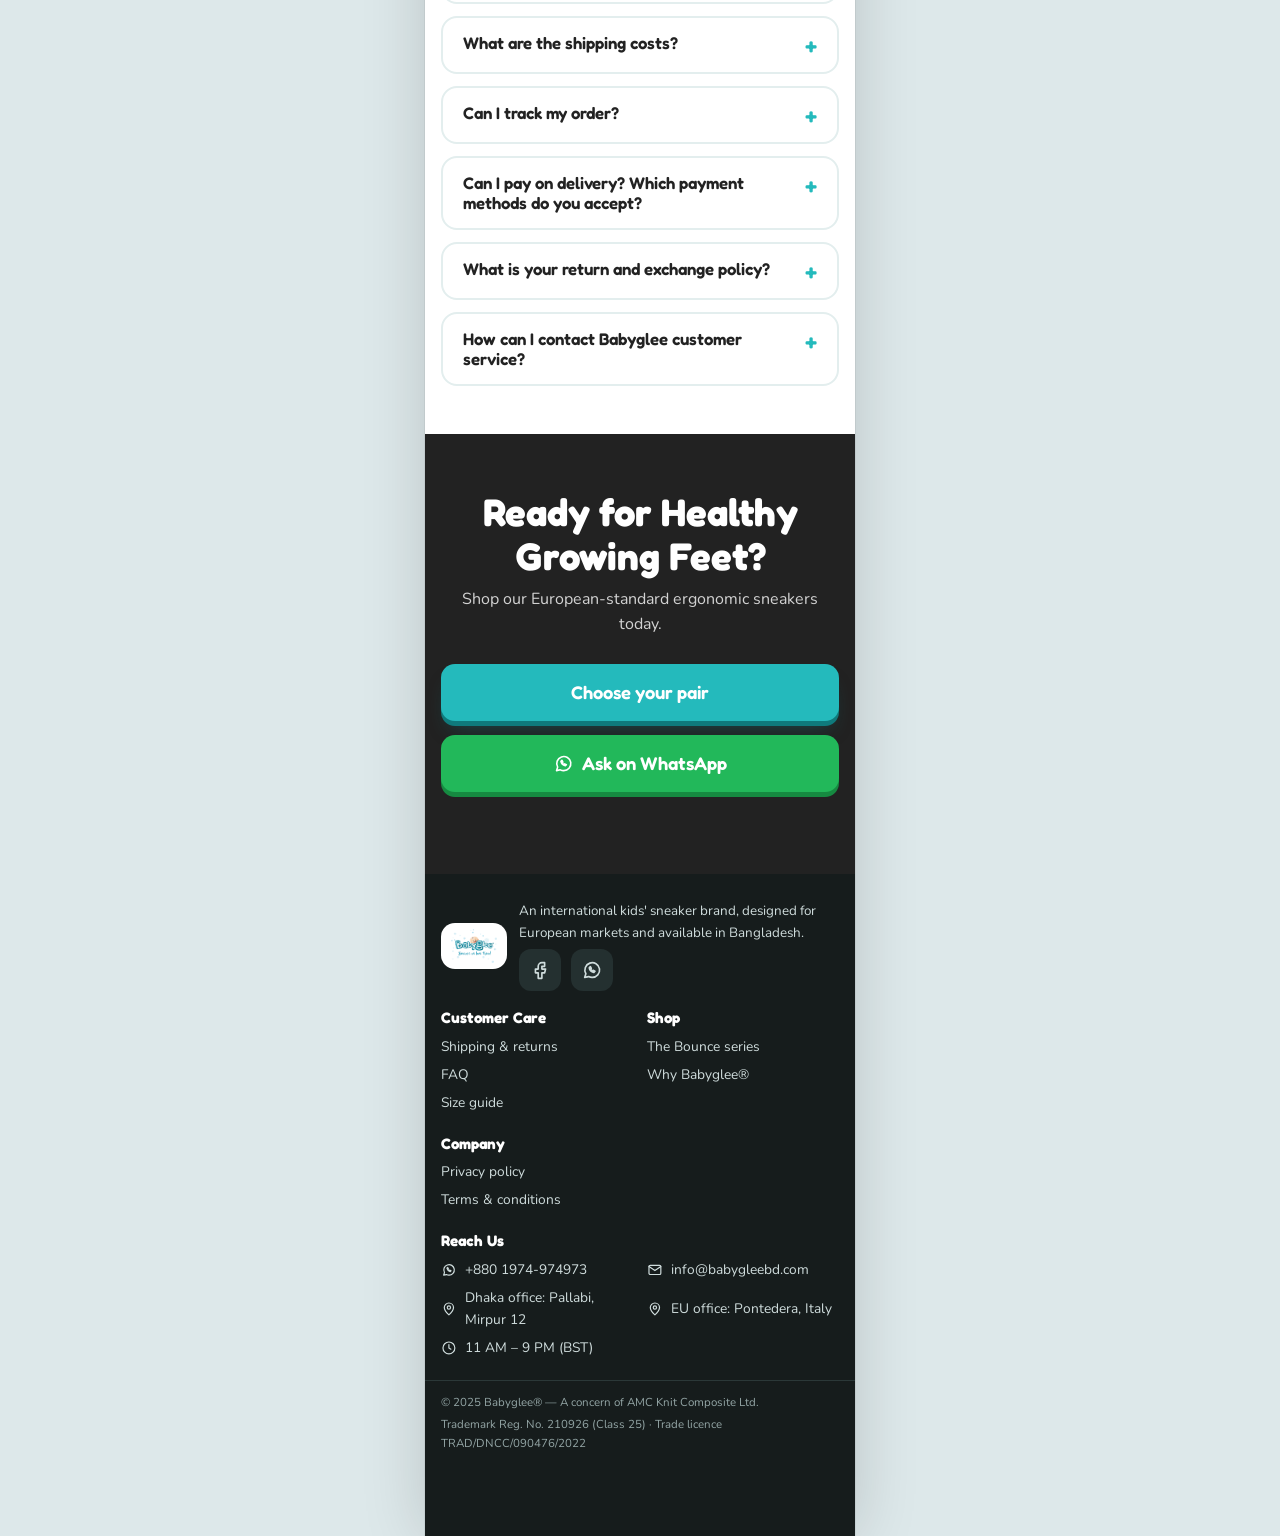
==== commit 93077089: "3D shoe showcase on podiums under the hero (swipe, arrows, auto-turn) Co-Authored-By: Claude Sonnet " ====
--- a/index.html
+++ b/index.html
@@ -10,15 +10,18 @@
 <meta property="og:type" content="website">
 <meta property="og:image" content="https://dmxasif-commits.github.io/babyglee-landing-page/img/sky-blue-yellow.webp">
 <meta name="theme-color" content="#24babc">
-<link rel="icon" href="data:image/svg+xml,%3Csvg xmlns='http://www.w3.org/2000/svg' viewBox='0 0 64 64'%3E%3Crect width='64' height='64' rx='16' fill='%2324babc'/%3E%3Ctext x='32' y='46' font-size='40' font-family='Arial' font-weight='700' text-anchor='middle' fill='white'%3Eb%3C/text%3E%3C/svg%3E">
+<link rel="icon" href="img/favicon.ico?v=c5b3142d" sizes="any">
+<link rel="icon" type="image/png" sizes="32x32" href="img/favicon-32.png?v=aabc4f67">
+<link rel="icon" type="image/png" sizes="16x16" href="img/favicon-16.png?v=8cbc360e">
+<link rel="apple-touch-icon" sizes="180x180" href="img/apple-touch-icon.png?v=fd0cc565">
 <link rel="preconnect" href="https://fonts.googleapis.com">
 <link rel="preconnect" href="https://fonts.gstatic.com" crossorigin>
 <link href="https://fonts.googleapis.com/css2?family=Fredoka:wght@500;600;700&family=Hind+Siliguri:wght@400;500;600;700&family=Nunito:wght@400;600;700;800&display=swap" rel="stylesheet">
-<link rel="stylesheet" href="assets/style.css">
+<link rel="stylesheet" href="assets/style.css?v=6eab0c28">
 <script src="assets/config.js"></script>
 <script src="assets/products.js"></script>
 <script src="assets/reviews.js"></script>
-<script src="assets/tracking.js"></script>
+<script src="assets/tracking.js?v=e5a07774"></script>
 <script type="application/ld+json">{"@context": "https://schema.org", "@type": "FAQPage", "mainEntity": [{"@type": "Question", "name": "What is Babyglee?", "acceptedAnswer": {"@type": "Answer", "text": "Babyglee is your destination for high-quality, comfortable and stylish shoes for children aged 1 to 10 years. We focus on durable, safe and supportive footwear for all occasions."}}, {"@type": "Question", "name": "How do I find the right shoe size?", "acceptedAnswer": {"@type": "Answer", "text": "Use our size guide: measure your child's foot, type the length in cm and we suggest the size. The insole should be your child's foot length + 1 cm (shown in cm and inches in the size table). For wide feet or thick socks, go one size up. We also confirm the size with you by call or message before shipping."}}, {"@type": "Question", "name": "Which sizes do you have?", "acceptedAnswer": {"@type": "Answer", "text": "The Bounce series comes in EU sizes 21 to 36, suitable for roughly ages 1 to 10."}}, {"@type": "Question", "name": "How do I place an order?", "acceptedAnswer": {"@type": "Answer", "text": "Choose a size for each colour you like, add them to your cart, then check out once with your delivery details. We call you to confirm your sizes and delivery before shipping."}}, {"@type": "Question", "name": "Where do you deliver from, and how long does it take?", "acceptedAnswer": {"@type": "Answer", "text": "Our head office is in Dhaka, Bangladesh, and we deliver to homes across Bangladesh, inside and outside Dhaka. Delivery takes 1\u20133 days everywhere."}}, {"@type": "Question", "name": "What are the shipping costs?", "acceptedAnswer": {"@type": "Answer", "text": "The delivery charge for inside Dhaka and outside Dhaka is shown at checkout before you confirm your order. Full details are on our Shipping & Returns page."}}, {"@type": "Question", "name": "Can I track my order?", "acceptedAnswer": {"@type": "Answer", "text": "Yes. Once your order is dispatched, the courier gives you a tracking number, and you can use it on the courier's website for live updates on your delivery."}}, {"@type": "Question", "name": "Can I pay on delivery? Which payment methods do you accept?", "acceptedAnswer": {"@type": "Answer", "text": "Cash on Delivery is available on every order: you pay in taka when your parcel arrives. You can also pay by bKash (merchant account 01974974973, Payment option). Tell our team when we call to confirm your order."}}, {"@type": "Question", "name": "What is your return and exchange policy?", "acceptedAnswer": {"@type": "Answer", "text": "You can exchange within 72 hours of receiving your shoes, for items in original condition. Delivery and return charges apply. See our Shipping & Returns page for details."}}, {"@type": "Question", "name": "How can I contact Babyglee customer service?", "acceptedAnswer": {"@type": "Answer", "text": "Reach us on WhatsApp +880 1974-974973 (11 AM \u2013 9 PM BST), on Facebook Messenger (Babyglee.Official) or by email at info@babygleebd.com. Our head office in Dhaka, Bangladesh, manages all customer enquiries."}}]}</script>
 </head>
 <body data-page="landing">
@@ -60,6 +63,7 @@
   </div>
 </section>
 <section class="trust"><div class="trust-dlv"><div class="wrap"><svg class="ic " aria-hidden="true"><use href="#i-truck"/></svg><p>Order today, delivered in <b>1–3 days</b> across Bangladesh</p></div></div></section>
+<section class="showcase" id="showcase" aria-label="The Bounce series"><div class="wrap"><div class="sec-head"><span class="eyebrow">The Bounce series</span><h2>Five colours, one happy fit</h2></div><div class="sc-scene" id="scScene"><div class="sc-arch a1"></div><div class="sc-arch a2"></div><div class="sc-light"></div><button type="button" class="sc-nav prev" aria-label="Previous colour"><svg class="ic " aria-hidden="true"><use href="#i-chev"/></svg></button><button type="button" class="sc-nav next" aria-label="Next colour"><svg class="ic " aria-hidden="true"><use href="#i-chev"/></svg></button><ul class="sc-ring" id="scRing"><li class="sc-item" data-i="0" data-name="Multi Color" data-color="#3fb4e8"><div class="sc-shoe"><img src="img/sky-blue-yellow.webp" alt="Babyglee Bounce sneakers, Multi Color" draggable="false" loading="lazy"></div><div class="sc-pod mint"></div></li><li class="sc-item" data-i="1" data-name="Blue & Beige" data-color="#3d7fa5"><div class="sc-shoe"><img src="img/blue-beige.webp" alt="Babyglee Bounce sneakers, Blue & Beige" draggable="false" loading="lazy"></div><div class="sc-pod cream"></div></li><li class="sc-item" data-i="2" data-name="Charcoal Grey" data-color="#8a9096"><div class="sc-shoe"><img src="img/grey.webp" alt="Babyglee Bounce sneakers, Charcoal Grey" draggable="false" loading="lazy"></div><div class="sc-pod sage"></div></li><li class="sc-item" data-i="3" data-name="Dark Navy" data-color="#26335a"><div class="sc-shoe"><img src="img/navy-brown.webp" alt="Babyglee Bounce sneakers, Dark Navy" draggable="false" loading="lazy"></div><div class="sc-pod cream"></div></li><li class="sc-item" data-i="4" data-name="Black" data-color="#262626"><div class="sc-shoe"><img src="img/black.webp" alt="Babyglee Bounce sneakers, Black" draggable="false" loading="lazy"></div><div class="sc-pod mint"></div></li></ul></div><div class="sc-info"><span class="sc-sw" id="scSw"></span><b id="scName"></b></div><div class="sc-dots"><button type="button" class="sc-dot" data-go="0" aria-label="Show Multi Color"></button><button type="button" class="sc-dot" data-go="1" aria-label="Show Blue & Beige"></button><button type="button" class="sc-dot" data-go="2" aria-label="Show Charcoal Grey"></button><button type="button" class="sc-dot" data-go="3" aria-label="Show Dark Navy"></button><button type="button" class="sc-dot" data-go="4" aria-label="Show Black"></button></div><div class="cta center"><a class="btn lg" href="#shop">Choose your pair</a></div></div></section>
 <section class="sec" id="shop"><div class="wrap">
   <div class="sec-head"><span class="eyebrow">The Bounce series</span><h2>Pick your pairs</h2><p>Choose your size, fill your cart, and check out all at once.</p></div>
   <div class="pgrid" id="grid" data-list="landing"><p class="empty-note">Loading the collection…</p></div>
@@ -172,6 +176,6 @@
   </section>
 </div>
 <div class="toast" id="toast" role="status"></div>
-<script src="assets/main.js"></script>
+<script src="assets/main.js?v=58448ca6"></script>
 </body>
 </html>
--- a/assets/style.css
+++ b/assets/style.css
@@ -620,3 +620,34 @@
 .lg-togumogu{height:26px}.lg-shishu-poribohon{height:32px}.lg-prelegant-mall{height:24px}.lg-rokomari{height:34px}
 @keyframes pmove{from{transform:translateX(-50%)}to{transform:translateX(0)}}
 @media(prefers-reduced-motion:reduce){.pmarq{-webkit-mask-image:none;mask-image:none}.ptrack{width:auto;justify-content:center}.plogos{flex-wrap:wrap;justify-content:center;gap:12px 0}.plogos[aria-hidden]{display:none}}
+
+/* ---------- 3D showcase: shoes on podiums, swipe / arrows (built with CSS, no single picture) ---------- */
+.showcase{padding:34px 0 22px;background:#fff}
+.showcase .sec-head{margin-bottom:14px}.showcase .sec-head h2{font-size:1.7rem}
+.sc-scene{position:relative;height:300px;border-radius:26px;overflow:hidden;background:linear-gradient(180deg,#f6ecdc,#efe2cc);perspective:900px;touch-action:pan-y;user-select:none;-webkit-user-select:none;box-shadow:0 18px 34px -22px rgba(80,60,20,.5)}
+.sc-arch{position:absolute;pointer-events:none;border-radius:50% 50% 0 0}
+.sc-arch.a1{width:78%;height:92%;left:-26%;bottom:-8%;background:#f8f1e4}
+.sc-arch.a2{width:86%;height:100%;right:-34%;bottom:-4%;background:#cfe0cf}
+.sc-light{position:absolute;inset:0;pointer-events:none;background:repeating-linear-gradient(115deg,rgba(255,255,255,0) 0 34px,rgba(255,255,255,.22) 34px 70px)}
+.sc-ring{list-style:none;position:absolute;inset:0;transform-style:preserve-3d}
+.sc-item{position:absolute;left:50%;bottom:7%;width:64%;margin-left:-32%;transform-style:preserve-3d;transition:transform .55s cubic-bezier(.2,.8,.2,1),opacity .45s,filter .45s;cursor:pointer;will-change:transform}
+.sc-ring.drag .sc-item{transition:none}
+.sc-shoe{position:relative;z-index:2;margin-bottom:-13%;animation:scbob 4.2s ease-in-out infinite}
+.sc-shoe img{width:100%;filter:drop-shadow(0 14px 12px rgba(60,45,20,.32))}
+.sc-item:nth-child(even) .sc-shoe{animation-delay:-2s}
+@keyframes scbob{50%{translate:0 -6px}}
+.sc-pod{position:relative;width:78%;height:64px;margin:0 auto;border-radius:0 0 50% 50%/0 0 22px 22px;background:linear-gradient(90deg,var(--ps1),var(--ps2) 38%,var(--ps1))}
+.sc-pod::before{content:"";position:absolute;left:0;right:0;top:-17px;height:34px;border-radius:50%;background:var(--pt)}
+.sc-pod.mint{--pt:#c7ddcf;--ps1:#a9c6b4;--ps2:#cfe3d6}
+.sc-pod.cream{--pt:#f7efe0;--ps1:#e2d3b8;--ps2:#f5ebd7}
+.sc-pod.sage{--pt:#7fa592;--ps1:#5f8872;--ps2:#7ea592}
+.sc-nav{position:absolute;top:44%;z-index:20;width:38px;height:38px;border-radius:50%;background:rgba(255,255,255,.92);color:var(--teal-dd);display:grid;place-items:center;box-shadow:0 4px 12px rgba(0,0,0,.18)}
+.sc-nav .ic{font-size:1.3rem}.sc-nav.prev{left:8px}.sc-nav.prev .ic{transform:rotate(90deg)}.sc-nav.next{right:8px}.sc-nav.next .ic{transform:rotate(-90deg)}
+.sc-info{display:flex;gap:10px;align-items:center;justify-content:center;margin-top:14px;font:600 1.15rem 'Fredoka',sans-serif}
+.sc-sw{width:18px;height:18px;border-radius:50%;border:2px solid #fff;box-shadow:0 0 0 1px #cfd8d8;transition:background .3s}
+.sc-dots{display:flex;gap:8px;justify-content:center;margin:10px 0 16px}
+.sc-dot{width:9px;height:9px;border-radius:50%;background:#cfdcdc;padding:0;transition:width .25s,background .25s}
+.sc-dot.on{width:26px;background:var(--teal)}
+.showcase .cta{margin-top:0}
+@media(max-width:400px){.sc-scene{height:274px}.sc-pod{height:56px}}
+@media(prefers-reduced-motion:reduce){.sc-shoe{animation:none}.sc-item{transition:none}}
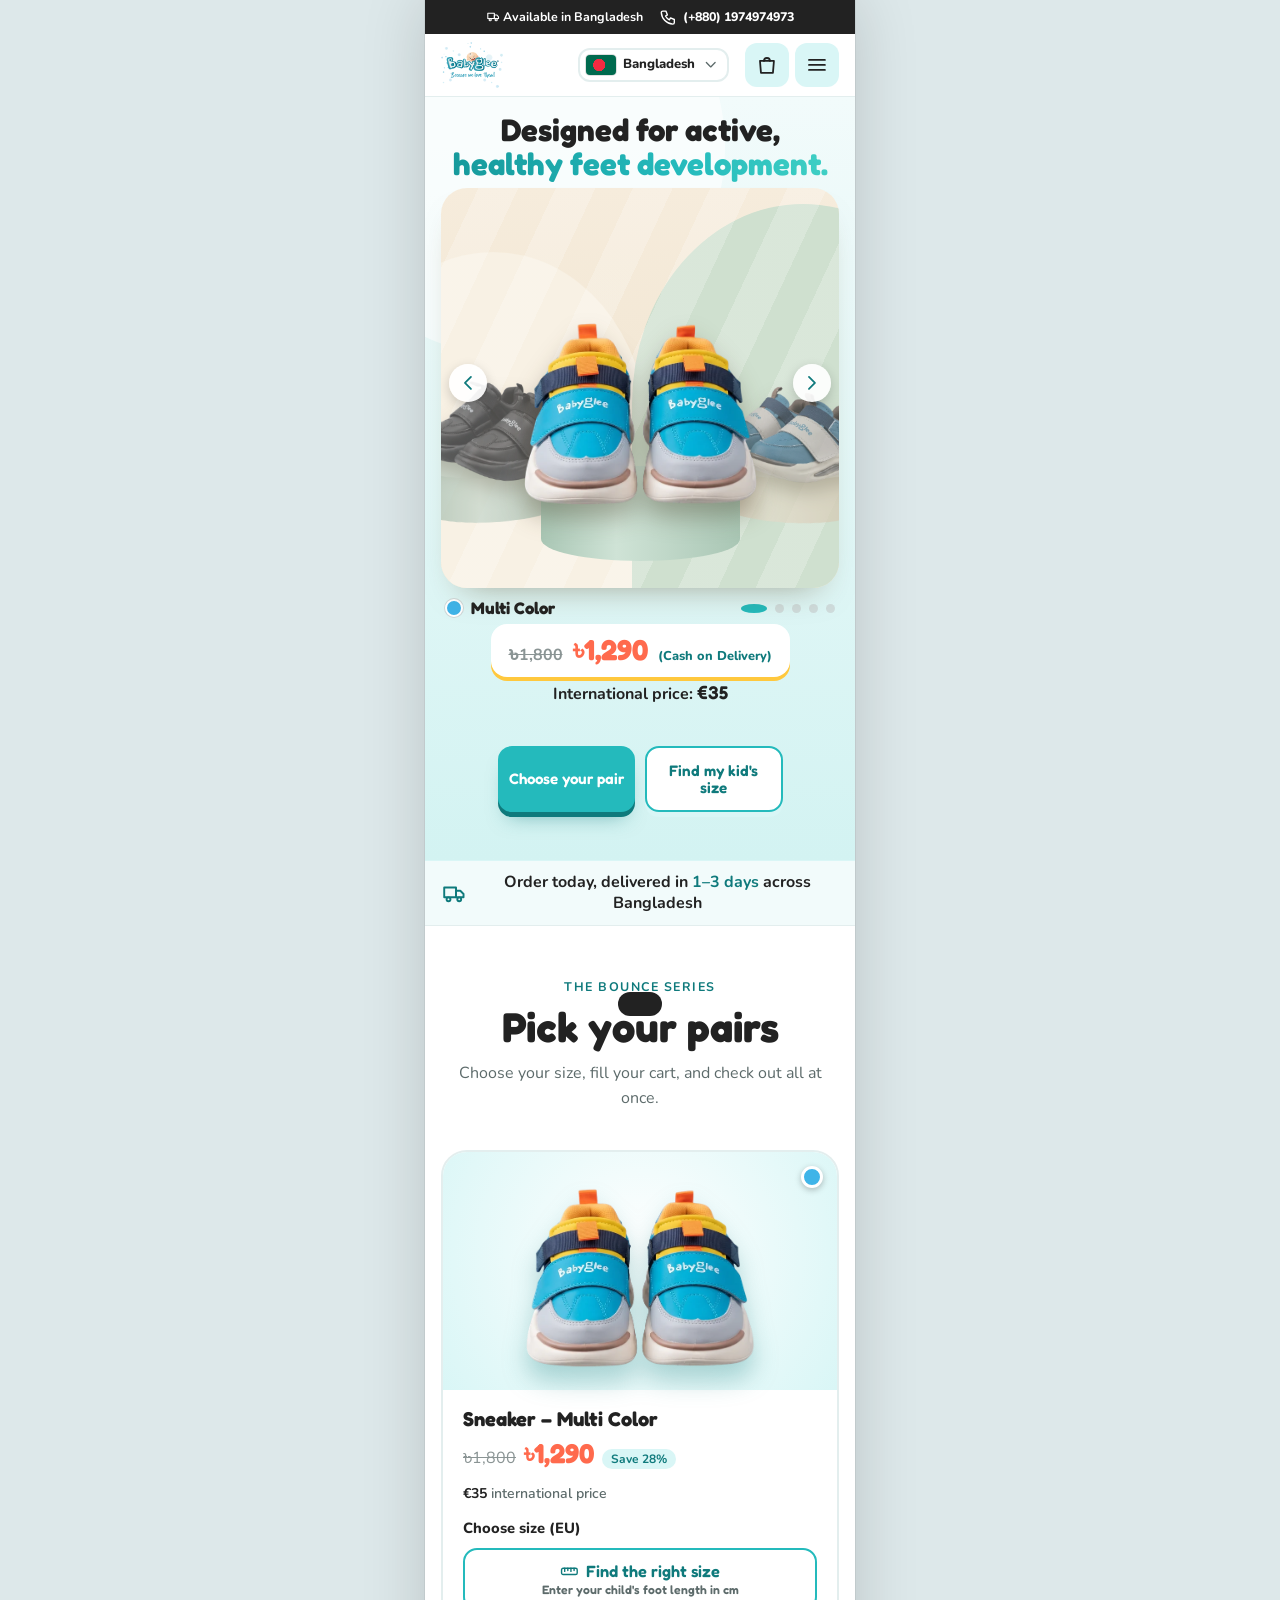
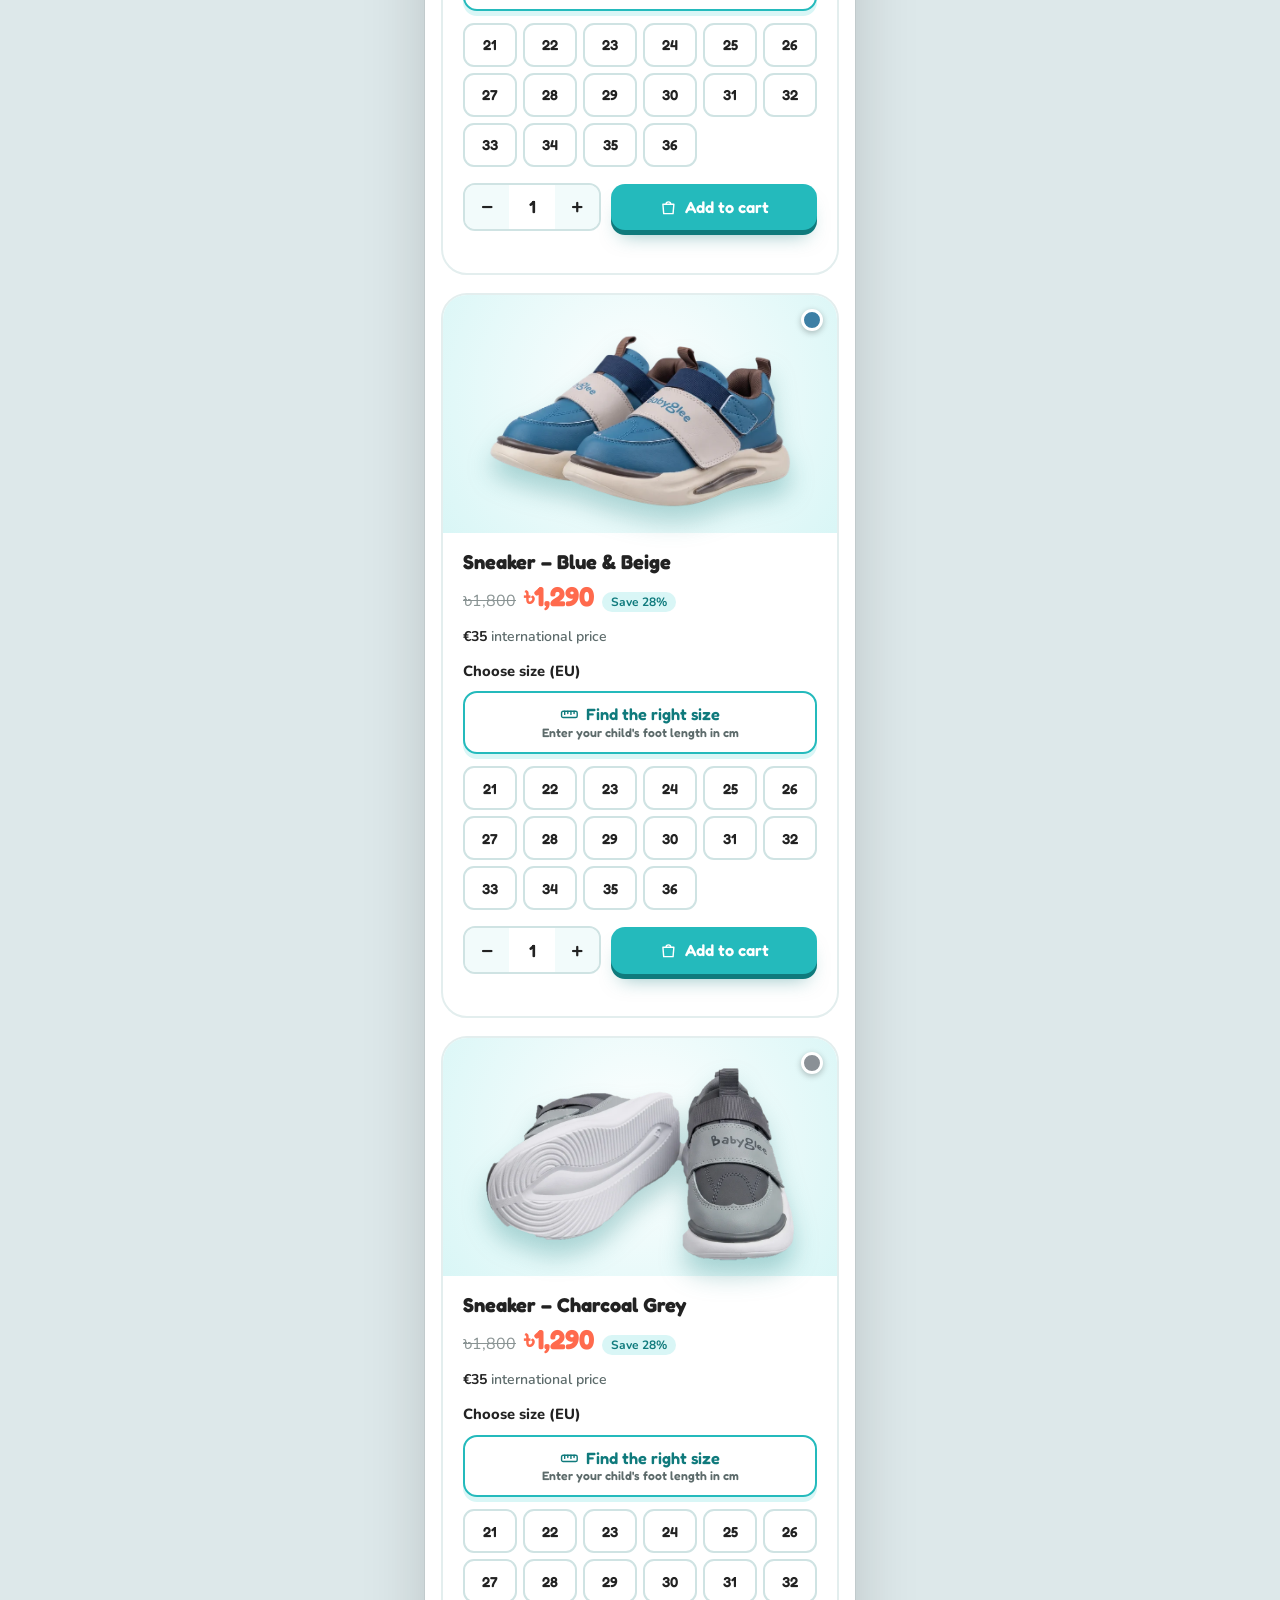
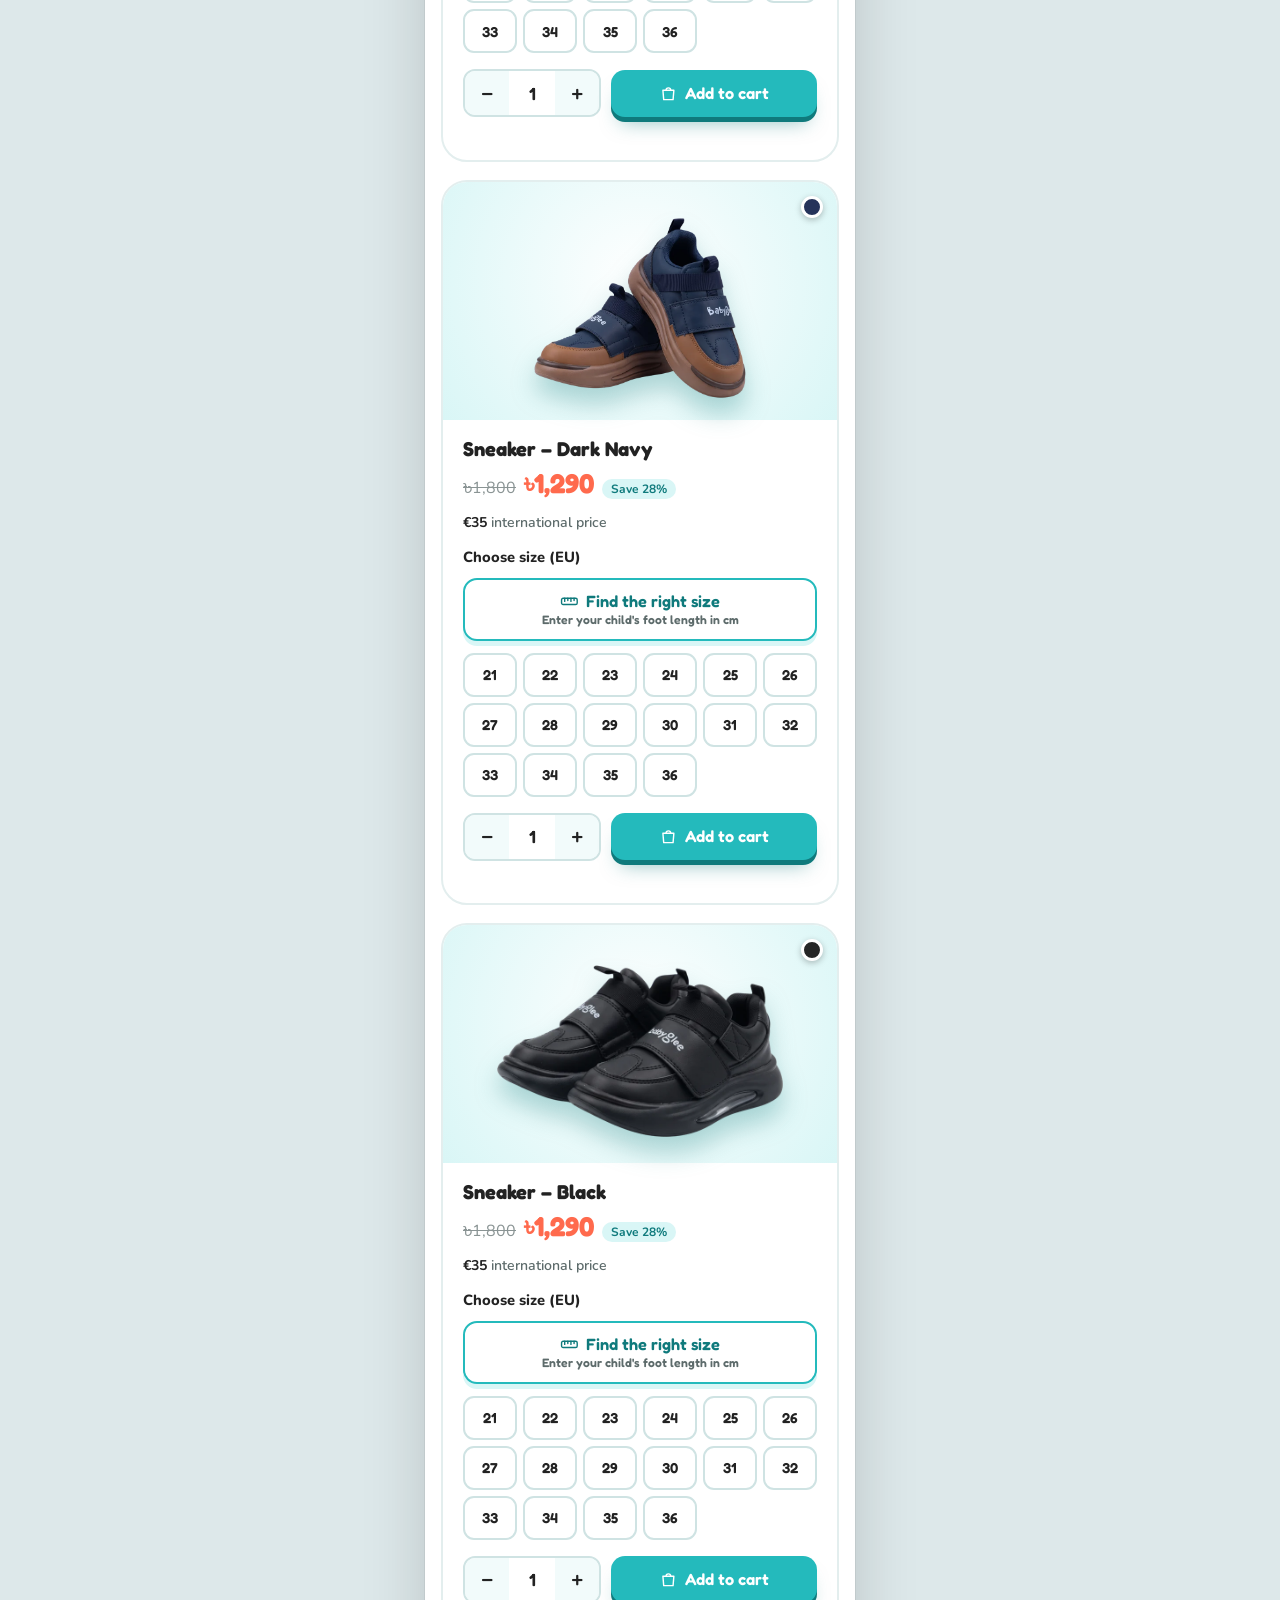
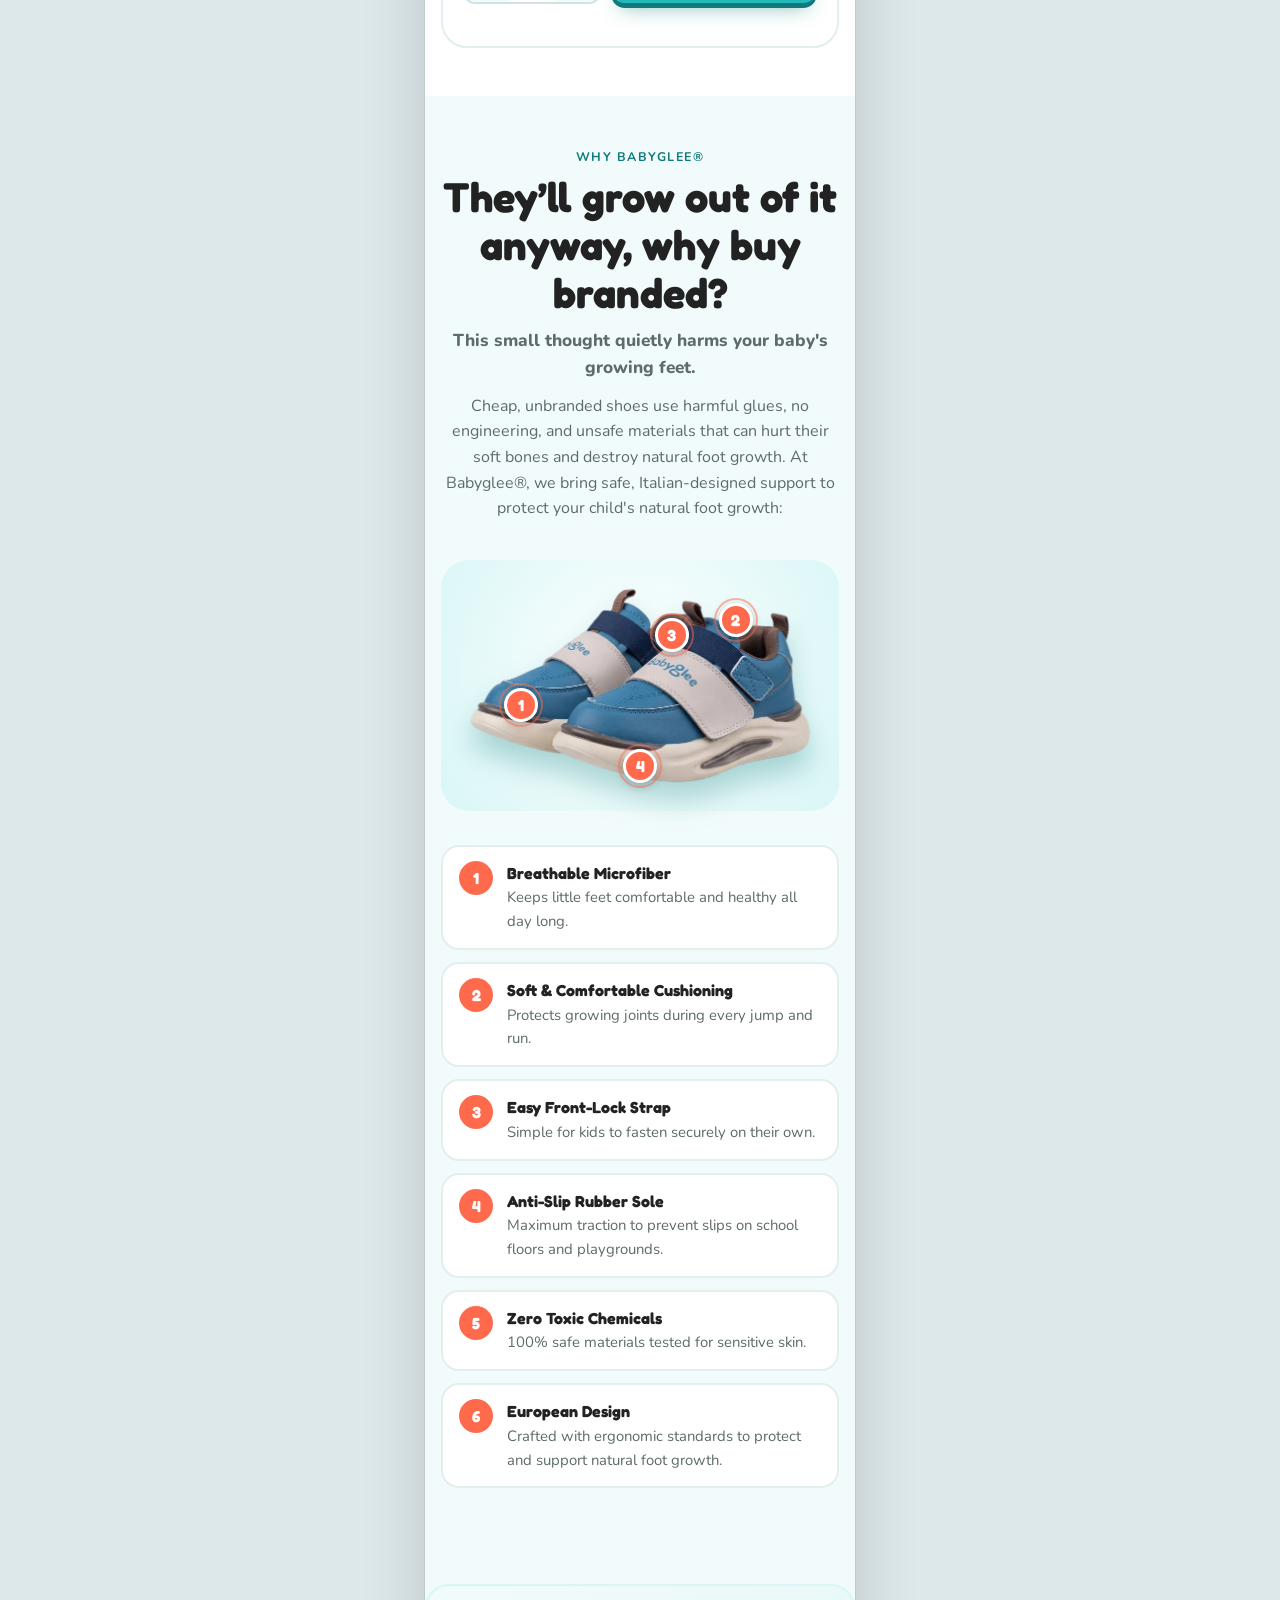
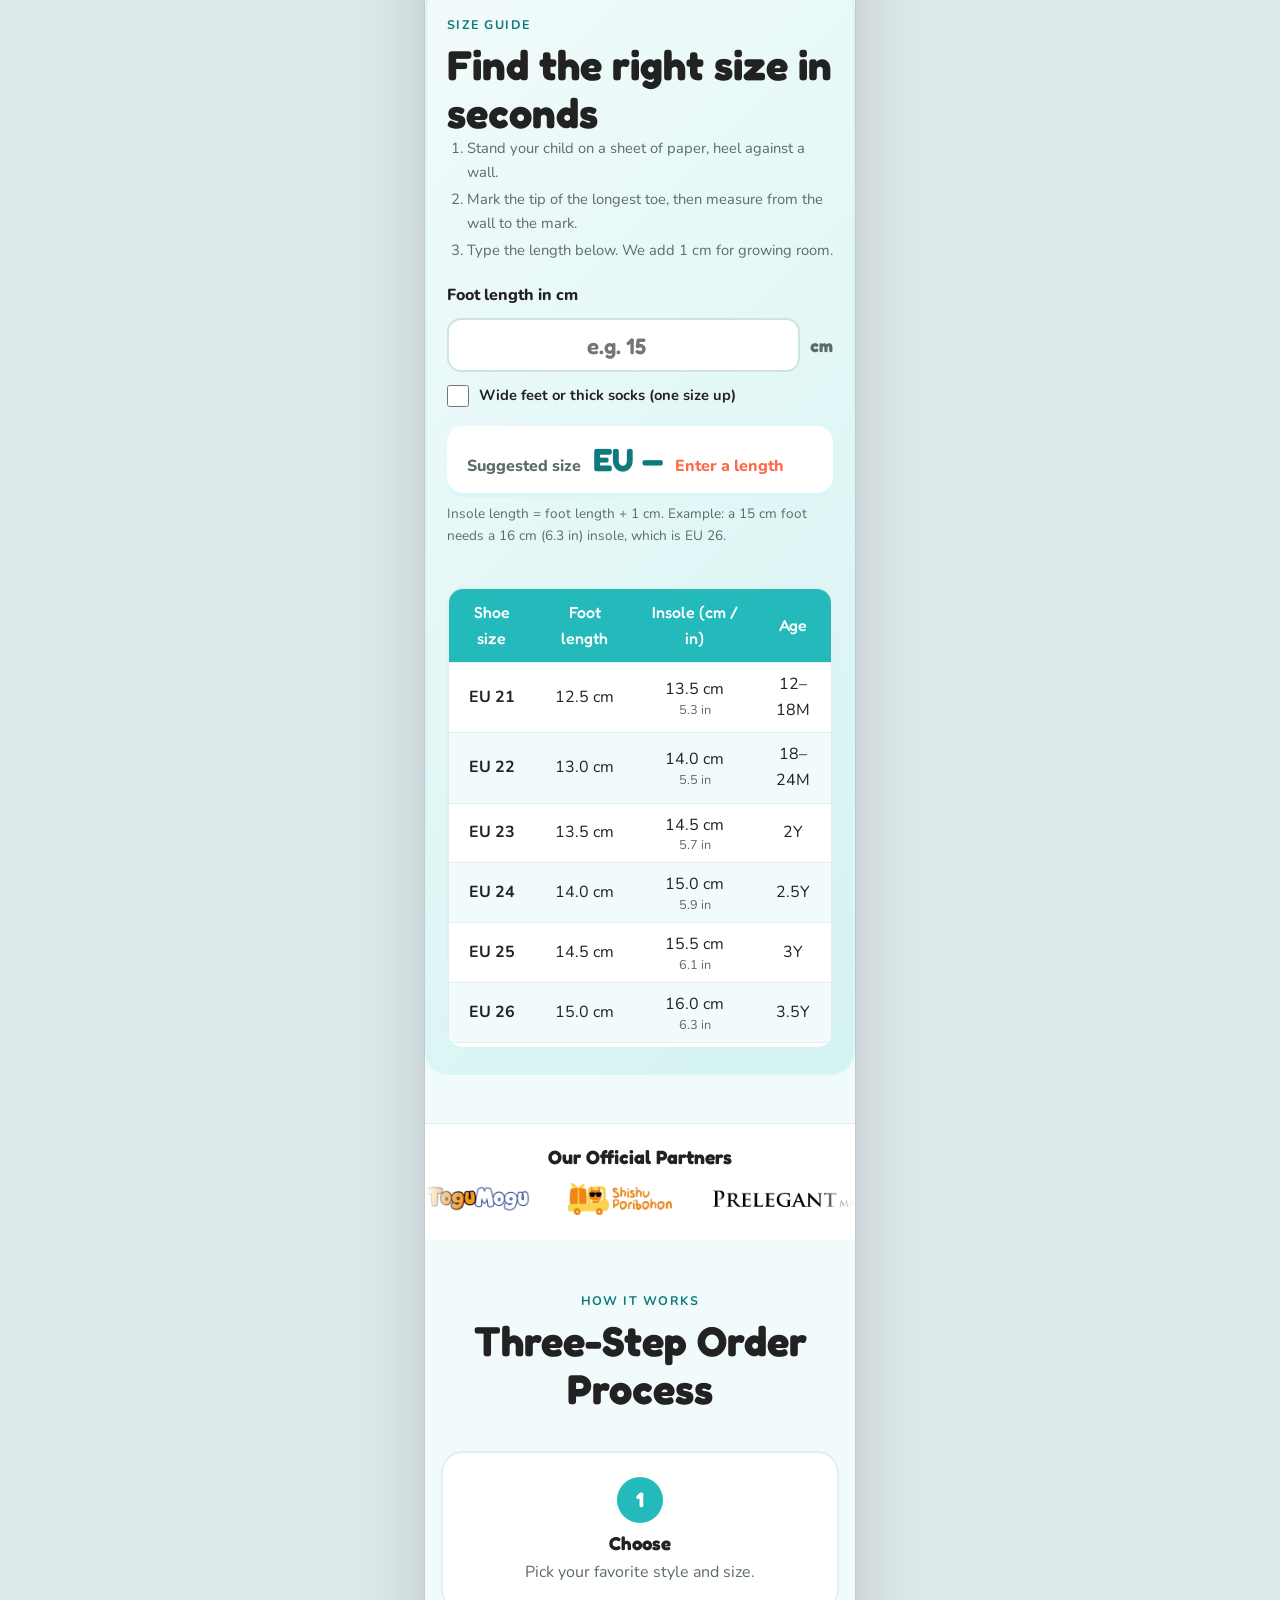
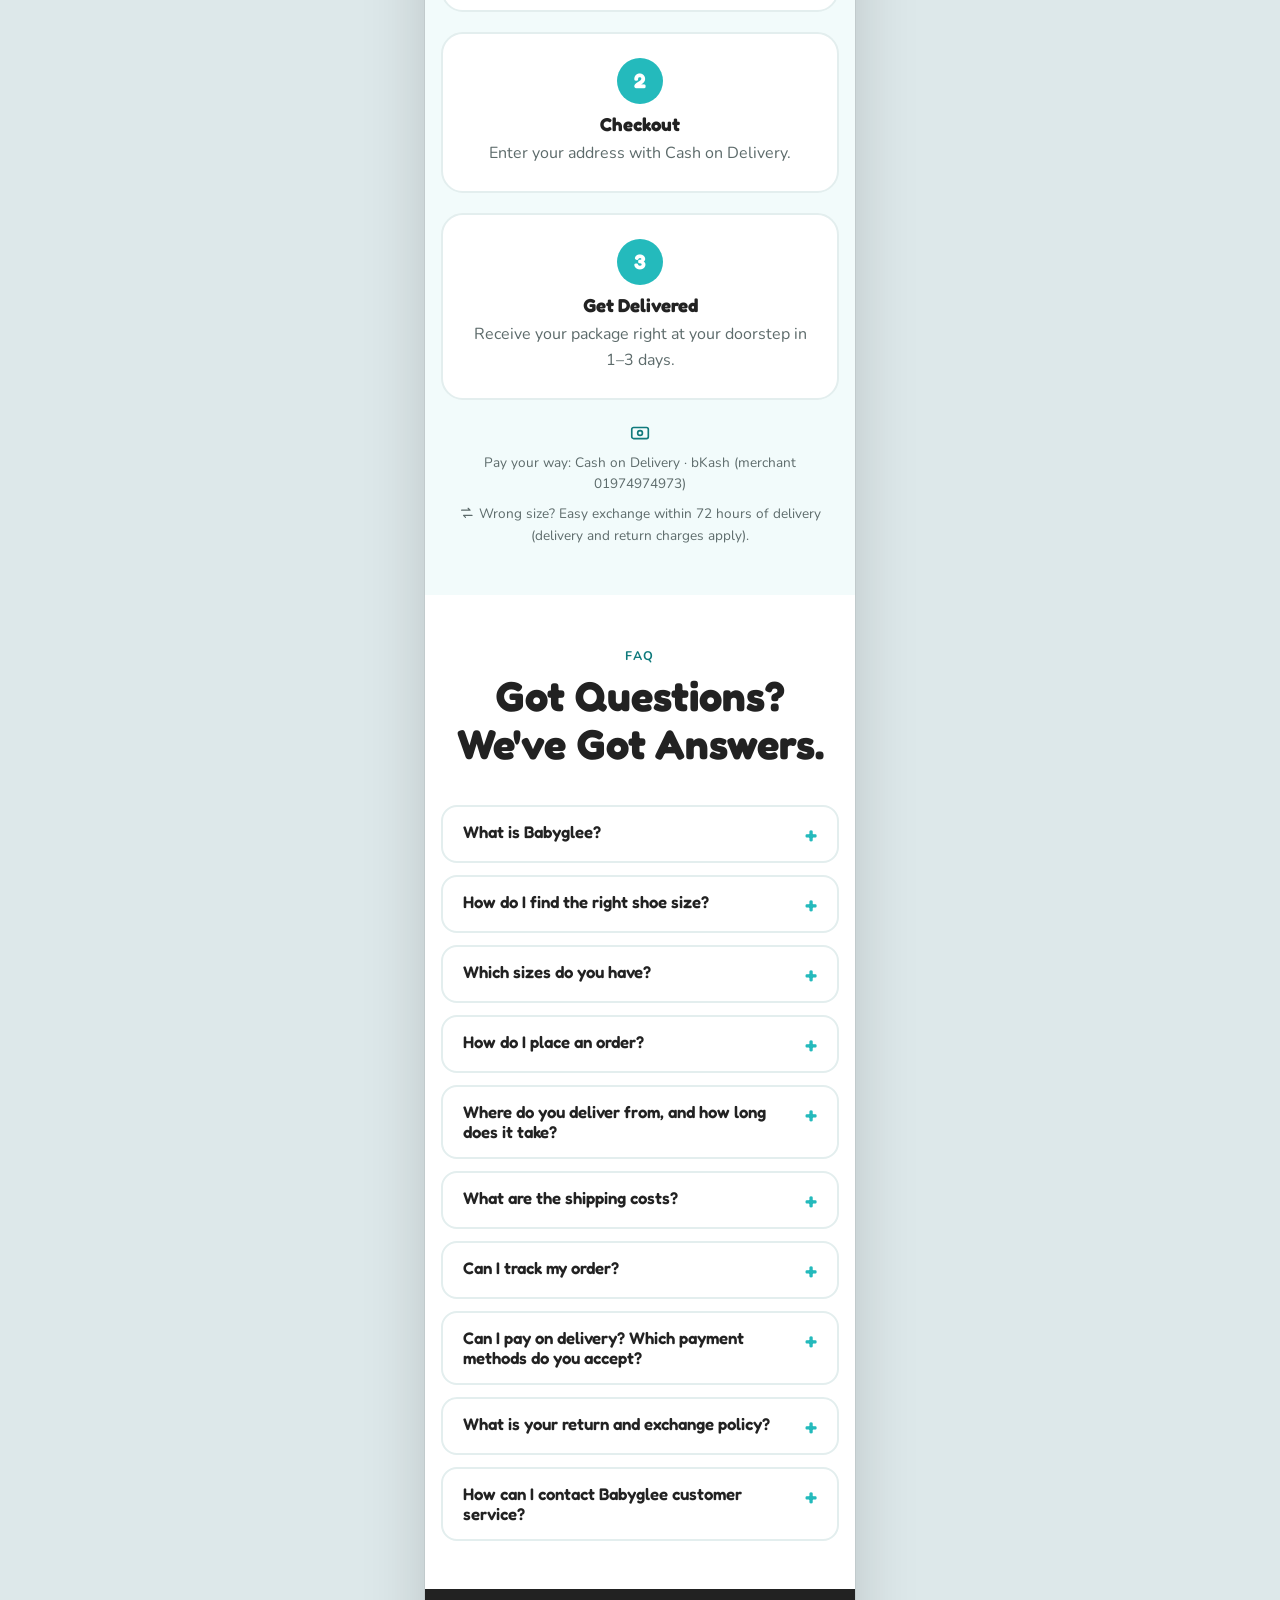
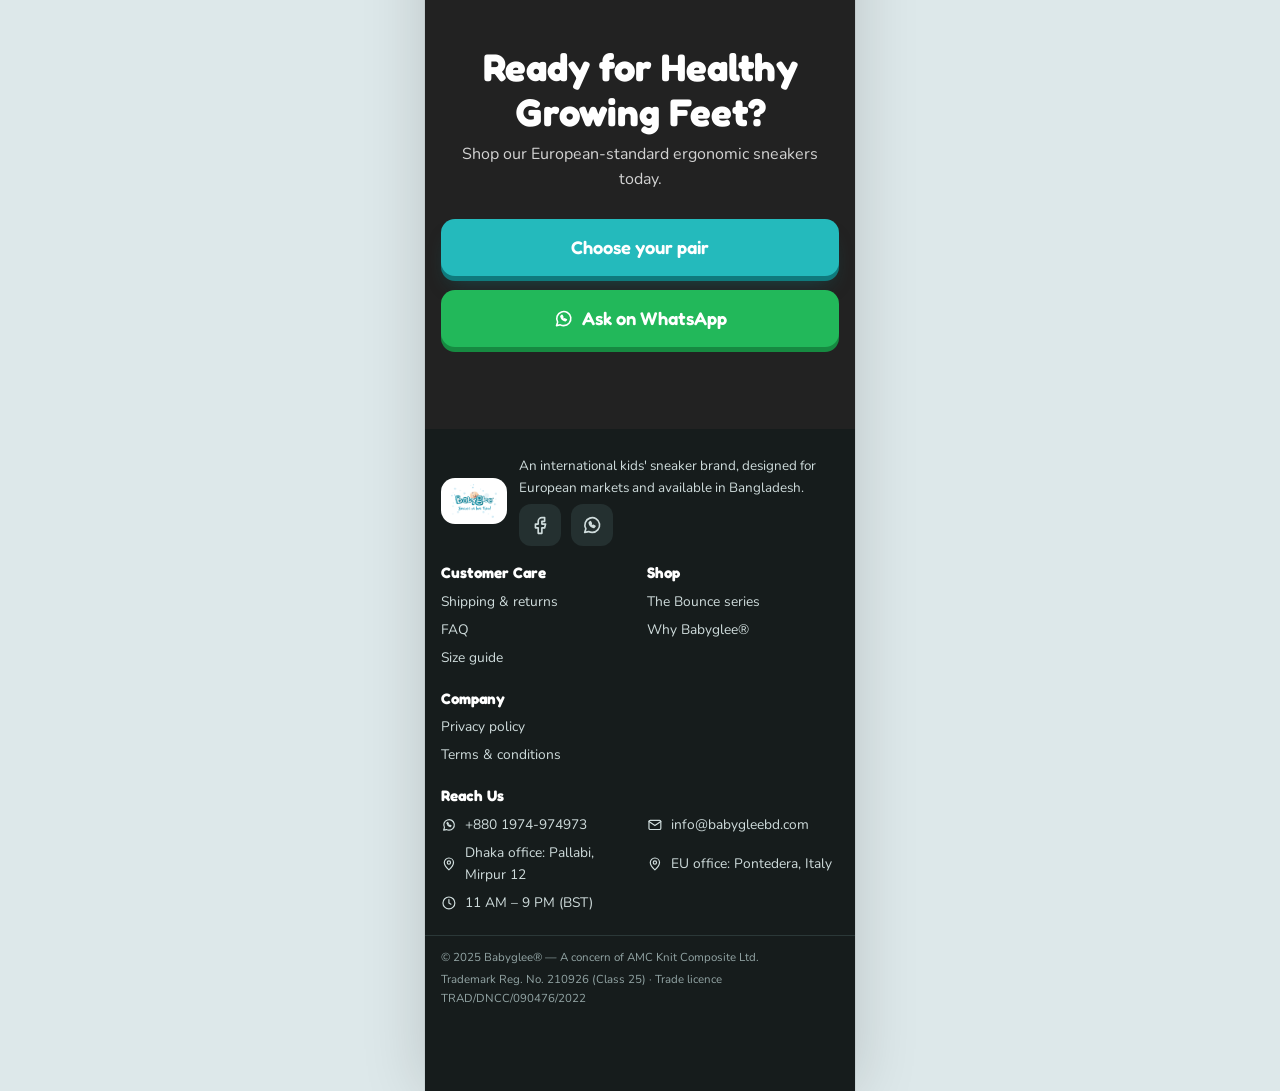
==== commit c0c81238: "Move 3D showcase into the hero in place of the single-photo stage Co-Authored-By: Claude Sonnet 5.5 " ====
--- a/index.html
+++ b/index.html
@@ -17,7 +17,7 @@
 <link rel="preconnect" href="https://fonts.googleapis.com">
 <link rel="preconnect" href="https://fonts.gstatic.com" crossorigin>
 <link href="https://fonts.googleapis.com/css2?family=Fredoka:wght@500;600;700&family=Hind+Siliguri:wght@400;500;600;700&family=Nunito:wght@400;600;700;800&display=swap" rel="stylesheet">
-<link rel="stylesheet" href="assets/style.css?v=6eab0c28">
+<link rel="stylesheet" href="assets/style.css?v=f63433fa">
 <script src="assets/config.js"></script>
 <script src="assets/products.js"></script>
 <script src="assets/reviews.js"></script>
@@ -53,17 +53,10 @@
       <div class="price-tag"><s>৳1,800</s><b>৳1,290</b><span>(Cash on Delivery)</span></div>
       <p class="usd-note">International price: <b>€35</b></p>
     </div>
-    <div class="stage" id="stage">
-      <div class="disc"></div>
-      <img class="shoe s-main" data-depth="46" src="img/sky-blue-yellow.webp" alt="Babyglee Bounce sneakers in sky blue and yellow" fetchpriority="high">
-      <img class="shoe s-side" data-depth="80" src="img/grey.webp" alt="Babyglee Bounce sneakers in grey" loading="lazy">
-      <div class="chip c1"><svg class="ic " aria-hidden="true"><use href="#i-bolt"/></svg> Fast-lock strap</div>
-      <div class="chip c2"><svg class="ic " aria-hidden="true"><use href="#i-cushion"/></svg> Soft cushioning</div>
-    </div>
+    <div class="hero-sc" role="group" aria-label="The Bounce series"><div class="sc-scene" id="scScene"><div class="sc-arch a1"></div><div class="sc-arch a2"></div><div class="sc-light"></div><button type="button" class="sc-nav prev" aria-label="Previous colour"><svg class="ic " aria-hidden="true"><use href="#i-chev"/></svg></button><button type="button" class="sc-nav next" aria-label="Next colour"><svg class="ic " aria-hidden="true"><use href="#i-chev"/></svg></button><ul class="sc-ring" id="scRing"><li class="sc-item" data-i="0" data-name="Multi Color" data-color="#3fb4e8"><div class="sc-shoe"><img src="img/sky-blue-yellow.webp" alt="Babyglee Bounce sneakers, Multi Color" draggable="false" fetchpriority="high"></div><div class="sc-pod mint"></div></li><li class="sc-item" data-i="1" data-name="Blue & Beige" data-color="#3d7fa5"><div class="sc-shoe"><img src="img/blue-beige.webp" alt="Babyglee Bounce sneakers, Blue & Beige" draggable="false"></div><div class="sc-pod cream"></div></li><li class="sc-item" data-i="2" data-name="Charcoal Grey" data-color="#8a9096"><div class="sc-shoe"><img src="img/grey.webp" alt="Babyglee Bounce sneakers, Charcoal Grey" draggable="false"></div><div class="sc-pod sage"></div></li><li class="sc-item" data-i="3" data-name="Dark Navy" data-color="#26335a"><div class="sc-shoe"><img src="img/navy-brown.webp" alt="Babyglee Bounce sneakers, Dark Navy" draggable="false"></div><div class="sc-pod cream"></div></li><li class="sc-item" data-i="4" data-name="Black" data-color="#262626"><div class="sc-shoe"><img src="img/black.webp" alt="Babyglee Bounce sneakers, Black" draggable="false"></div><div class="sc-pod mint"></div></li></ul></div><div class="sc-meta"><span class="sc-info"><span class="sc-sw" id="scSw"></span><b id="scName"></b></span><span class="sc-dots"><button type="button" class="sc-dot" data-go="0" aria-label="Show Multi Color"></button><button type="button" class="sc-dot" data-go="1" aria-label="Show Blue & Beige"></button><button type="button" class="sc-dot" data-go="2" aria-label="Show Charcoal Grey"></button><button type="button" class="sc-dot" data-go="3" aria-label="Show Dark Navy"></button><button type="button" class="sc-dot" data-go="4" aria-label="Show Black"></button></span></div></div>
   </div>
 </section>
 <section class="trust"><div class="trust-dlv"><div class="wrap"><svg class="ic " aria-hidden="true"><use href="#i-truck"/></svg><p>Order today, delivered in <b>1–3 days</b> across Bangladesh</p></div></div></section>
-<section class="showcase" id="showcase" aria-label="The Bounce series"><div class="wrap"><div class="sec-head"><span class="eyebrow">The Bounce series</span><h2>Five colours, one happy fit</h2></div><div class="sc-scene" id="scScene"><div class="sc-arch a1"></div><div class="sc-arch a2"></div><div class="sc-light"></div><button type="button" class="sc-nav prev" aria-label="Previous colour"><svg class="ic " aria-hidden="true"><use href="#i-chev"/></svg></button><button type="button" class="sc-nav next" aria-label="Next colour"><svg class="ic " aria-hidden="true"><use href="#i-chev"/></svg></button><ul class="sc-ring" id="scRing"><li class="sc-item" data-i="0" data-name="Multi Color" data-color="#3fb4e8"><div class="sc-shoe"><img src="img/sky-blue-yellow.webp" alt="Babyglee Bounce sneakers, Multi Color" draggable="false" loading="lazy"></div><div class="sc-pod mint"></div></li><li class="sc-item" data-i="1" data-name="Blue & Beige" data-color="#3d7fa5"><div class="sc-shoe"><img src="img/blue-beige.webp" alt="Babyglee Bounce sneakers, Blue & Beige" draggable="false" loading="lazy"></div><div class="sc-pod cream"></div></li><li class="sc-item" data-i="2" data-name="Charcoal Grey" data-color="#8a9096"><div class="sc-shoe"><img src="img/grey.webp" alt="Babyglee Bounce sneakers, Charcoal Grey" draggable="false" loading="lazy"></div><div class="sc-pod sage"></div></li><li class="sc-item" data-i="3" data-name="Dark Navy" data-color="#26335a"><div class="sc-shoe"><img src="img/navy-brown.webp" alt="Babyglee Bounce sneakers, Dark Navy" draggable="false" loading="lazy"></div><div class="sc-pod cream"></div></li><li class="sc-item" data-i="4" data-name="Black" data-color="#262626"><div class="sc-shoe"><img src="img/black.webp" alt="Babyglee Bounce sneakers, Black" draggable="false" loading="lazy"></div><div class="sc-pod mint"></div></li></ul></div><div class="sc-info"><span class="sc-sw" id="scSw"></span><b id="scName"></b></div><div class="sc-dots"><button type="button" class="sc-dot" data-go="0" aria-label="Show Multi Color"></button><button type="button" class="sc-dot" data-go="1" aria-label="Show Blue & Beige"></button><button type="button" class="sc-dot" data-go="2" aria-label="Show Charcoal Grey"></button><button type="button" class="sc-dot" data-go="3" aria-label="Show Dark Navy"></button><button type="button" class="sc-dot" data-go="4" aria-label="Show Black"></button></div><div class="cta center"><a class="btn lg" href="#shop">Choose your pair</a></div></div></section>
 <section class="sec" id="shop"><div class="wrap">
   <div class="sec-head"><span class="eyebrow">The Bounce series</span><h2>Pick your pairs</h2><p>Choose your size, fill your cart, and check out all at once.</p></div>
   <div class="pgrid" id="grid" data-list="landing"><p class="empty-note">Loading the collection…</p></div>
--- a/assets/style.css
+++ b/assets/style.css
@@ -622,9 +622,8 @@
 @media(prefers-reduced-motion:reduce){.pmarq{-webkit-mask-image:none;mask-image:none}.ptrack{width:auto;justify-content:center}.plogos{flex-wrap:wrap;justify-content:center;gap:12px 0}.plogos[aria-hidden]{display:none}}
 
 /* ---------- 3D showcase: shoes on podiums, swipe / arrows (built with CSS, no single picture) ---------- */
-.showcase{padding:34px 0 22px;background:#fff}
-.showcase .sec-head{margin-bottom:14px}.showcase .sec-head h2{font-size:1.7rem}
-.sc-scene{position:relative;height:300px;border-radius:26px;overflow:hidden;background:linear-gradient(180deg,#f6ecdc,#efe2cc);perspective:900px;touch-action:pan-y;user-select:none;-webkit-user-select:none;box-shadow:0 18px 34px -22px rgba(80,60,20,.5)}
+.hero-sc{order:2;min-width:0;width:100%;max-width:520px;margin:0 auto}
+.sc-scene{position:relative;height:258px;border-radius:26px;overflow:hidden;background:linear-gradient(180deg,#f6ecdc,#efe2cc);perspective:900px;touch-action:pan-y;user-select:none;-webkit-user-select:none;box-shadow:0 18px 34px -22px rgba(80,60,20,.5)}
 .sc-arch{position:absolute;pointer-events:none;border-radius:50% 50% 0 0}
 .sc-arch.a1{width:78%;height:92%;left:-26%;bottom:-8%;background:#f8f1e4}
 .sc-arch.a2{width:86%;height:100%;right:-34%;bottom:-4%;background:#cfe0cf}
@@ -643,11 +642,12 @@
 .sc-pod.sage{--pt:#7fa592;--ps1:#5f8872;--ps2:#7ea592}
 .sc-nav{position:absolute;top:44%;z-index:20;width:38px;height:38px;border-radius:50%;background:rgba(255,255,255,.92);color:var(--teal-dd);display:grid;place-items:center;box-shadow:0 4px 12px rgba(0,0,0,.18)}
 .sc-nav .ic{font-size:1.3rem}.sc-nav.prev{left:8px}.sc-nav.prev .ic{transform:rotate(90deg)}.sc-nav.next{right:8px}.sc-nav.next .ic{transform:rotate(-90deg)}
-.sc-info{display:flex;gap:10px;align-items:center;justify-content:center;margin-top:14px;font:600 1.15rem 'Fredoka',sans-serif}
+.sc-meta{display:flex;align-items:center;justify-content:space-between;gap:10px;margin:10px 4px 4px}
+.sc-info{display:flex;gap:8px;align-items:center;font:600 1.05rem 'Fredoka',sans-serif}
 .sc-sw{width:18px;height:18px;border-radius:50%;border:2px solid #fff;box-shadow:0 0 0 1px #cfd8d8;transition:background .3s}
-.sc-dots{display:flex;gap:8px;justify-content:center;margin:10px 0 16px}
+.sc-dots{display:flex;gap:8px;align-items:center}
 .sc-dot{width:9px;height:9px;border-radius:50%;background:#cfdcdc;padding:0;transition:width .25s,background .25s}
 .sc-dot.on{width:26px;background:var(--teal)}
-.showcase .cta{margin-top:0}
-@media(max-width:400px){.sc-scene{height:274px}.sc-pod{height:56px}}
+@media(min-width:861px){.sc-scene{height:400px}.sc-pod{height:78px}.hero-sc{max-width:none}}
+@media(max-width:400px){.sc-scene{height:240px}.sc-pod{height:52px}}
 @media(prefers-reduced-motion:reduce){.sc-shoe{animation:none}.sc-item{transition:none}}
